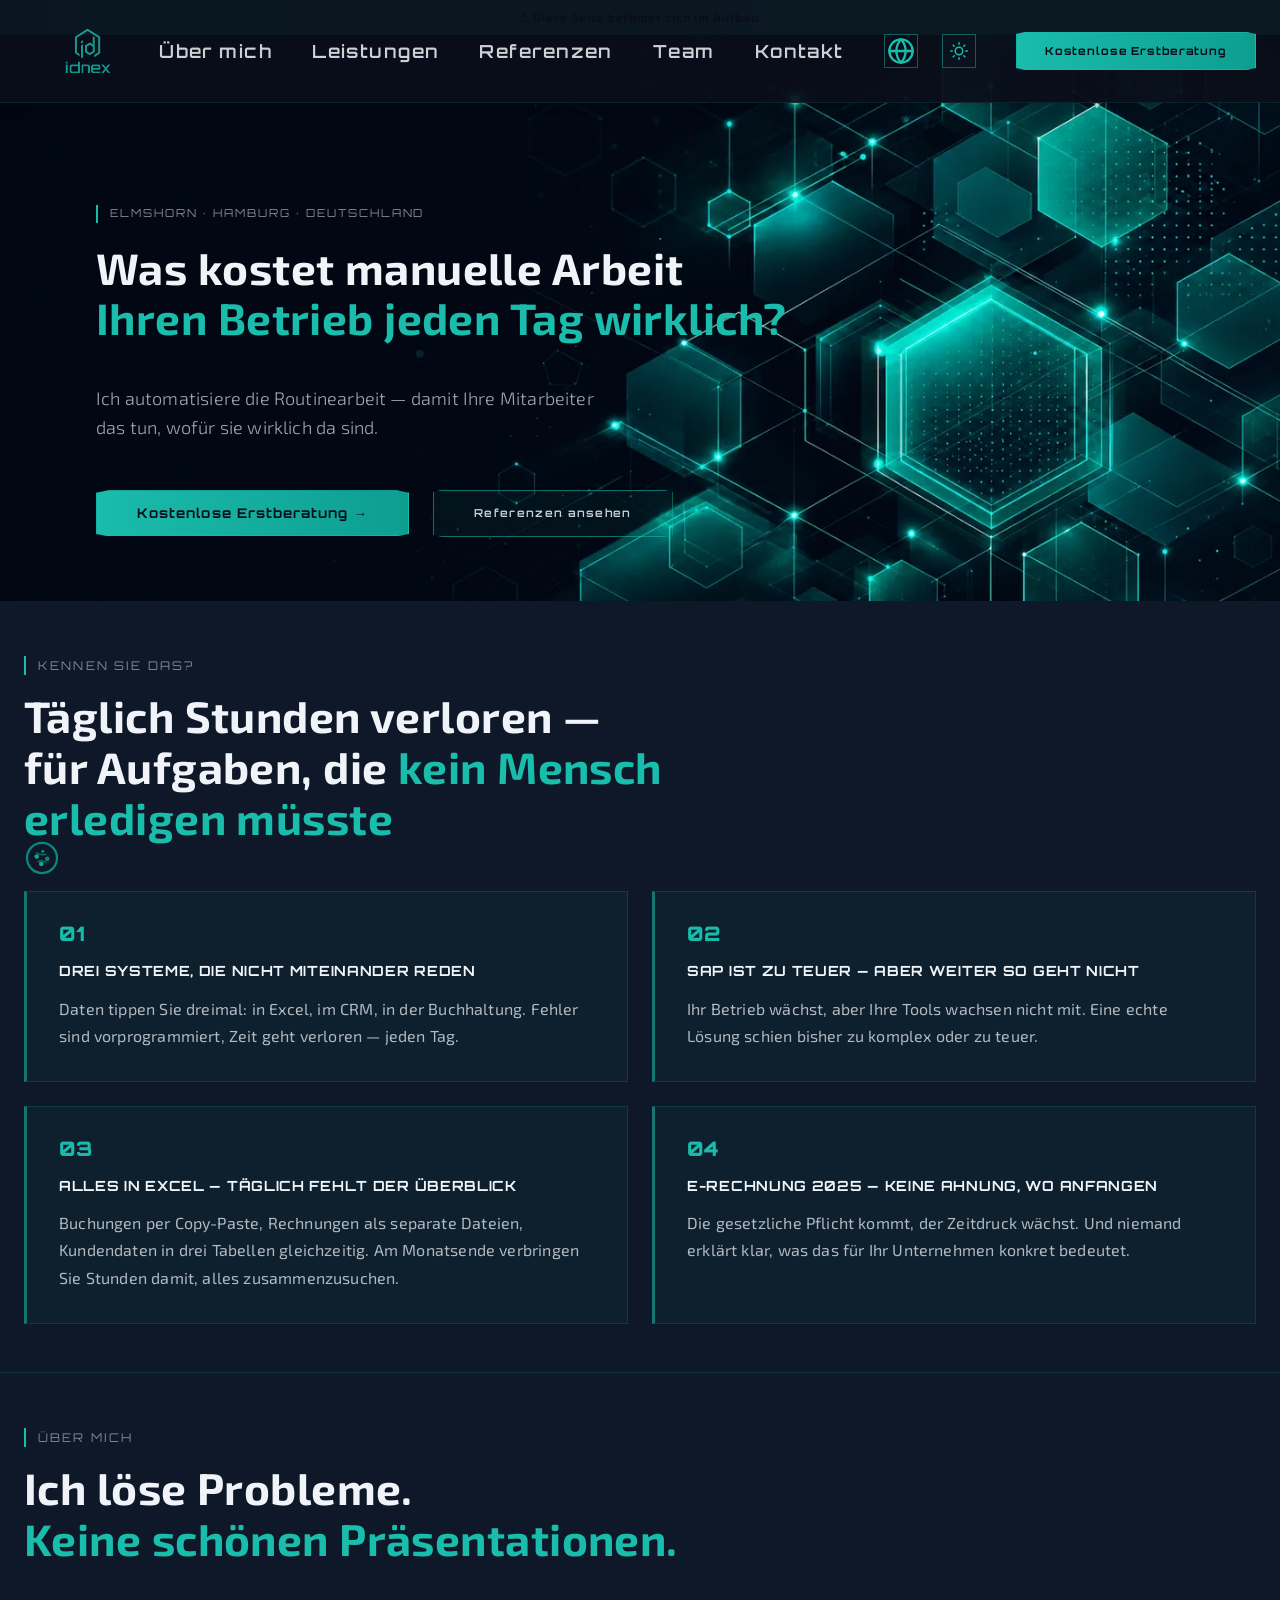
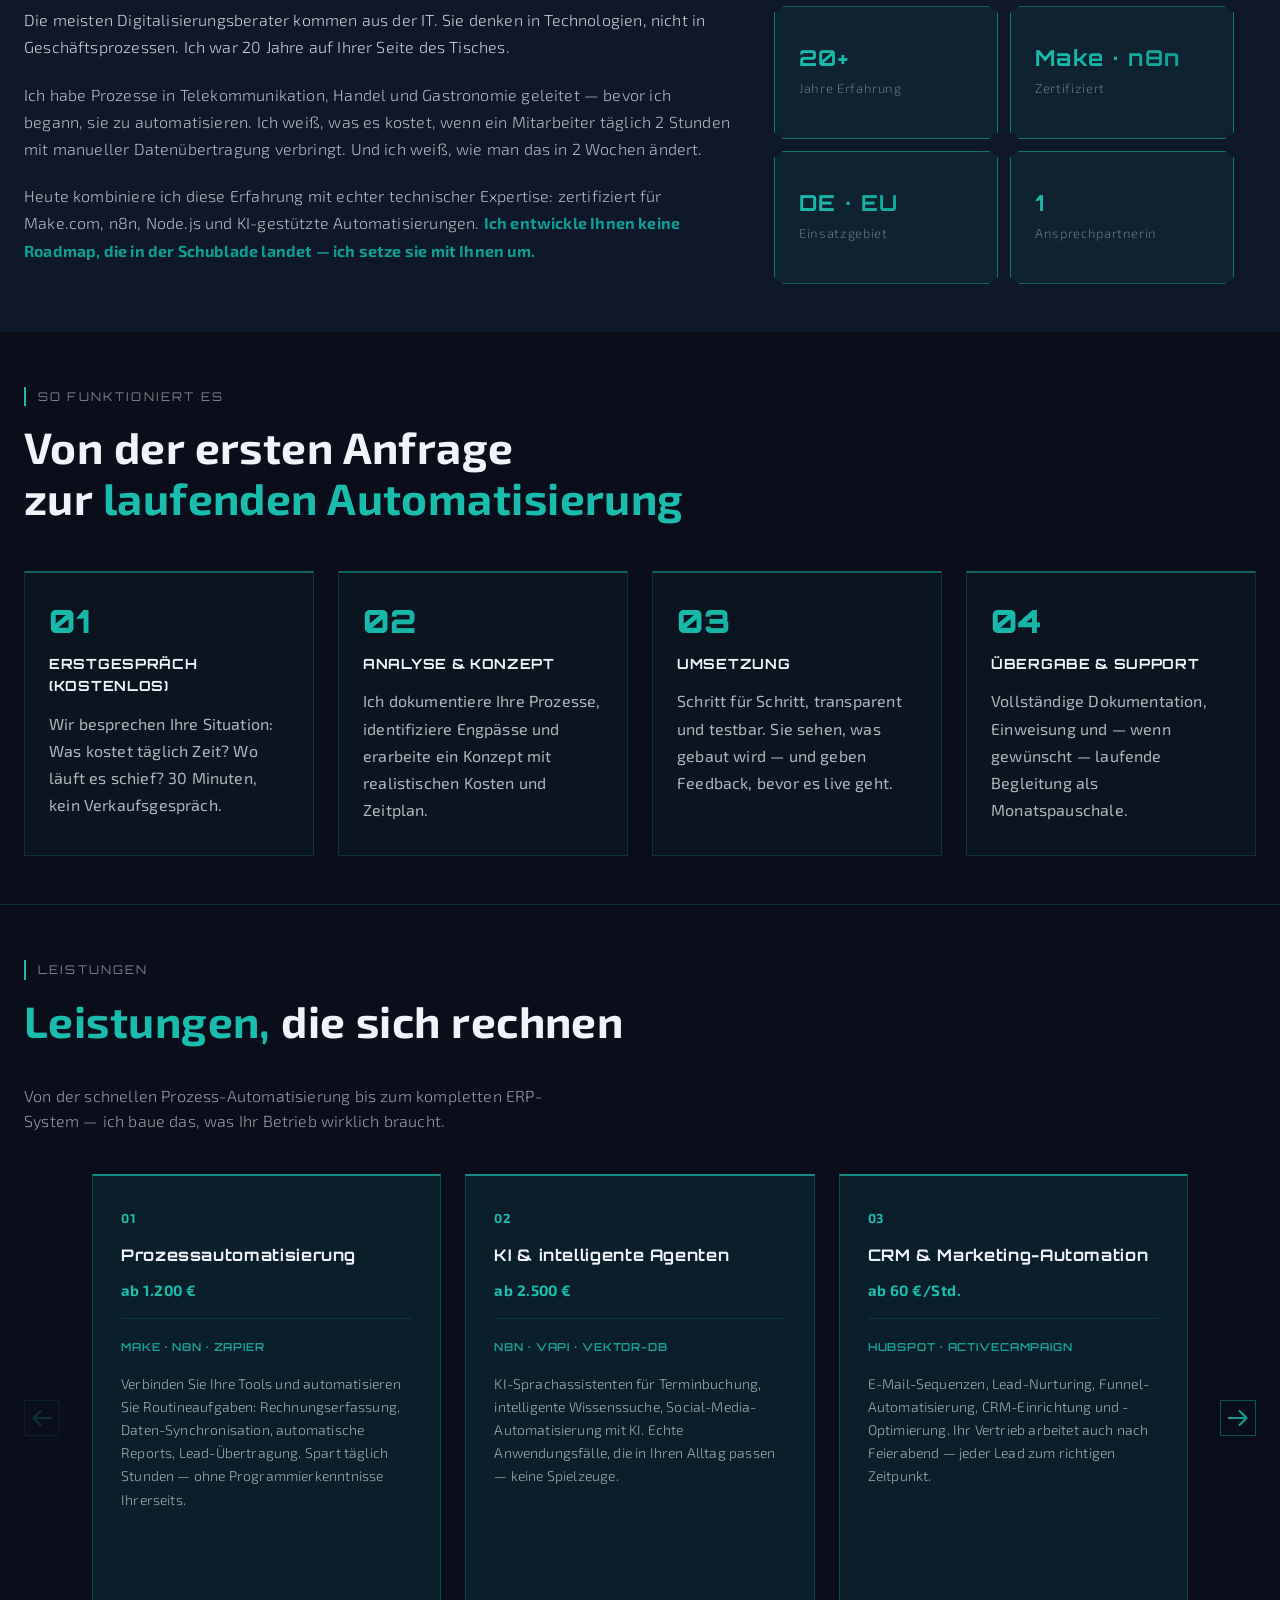
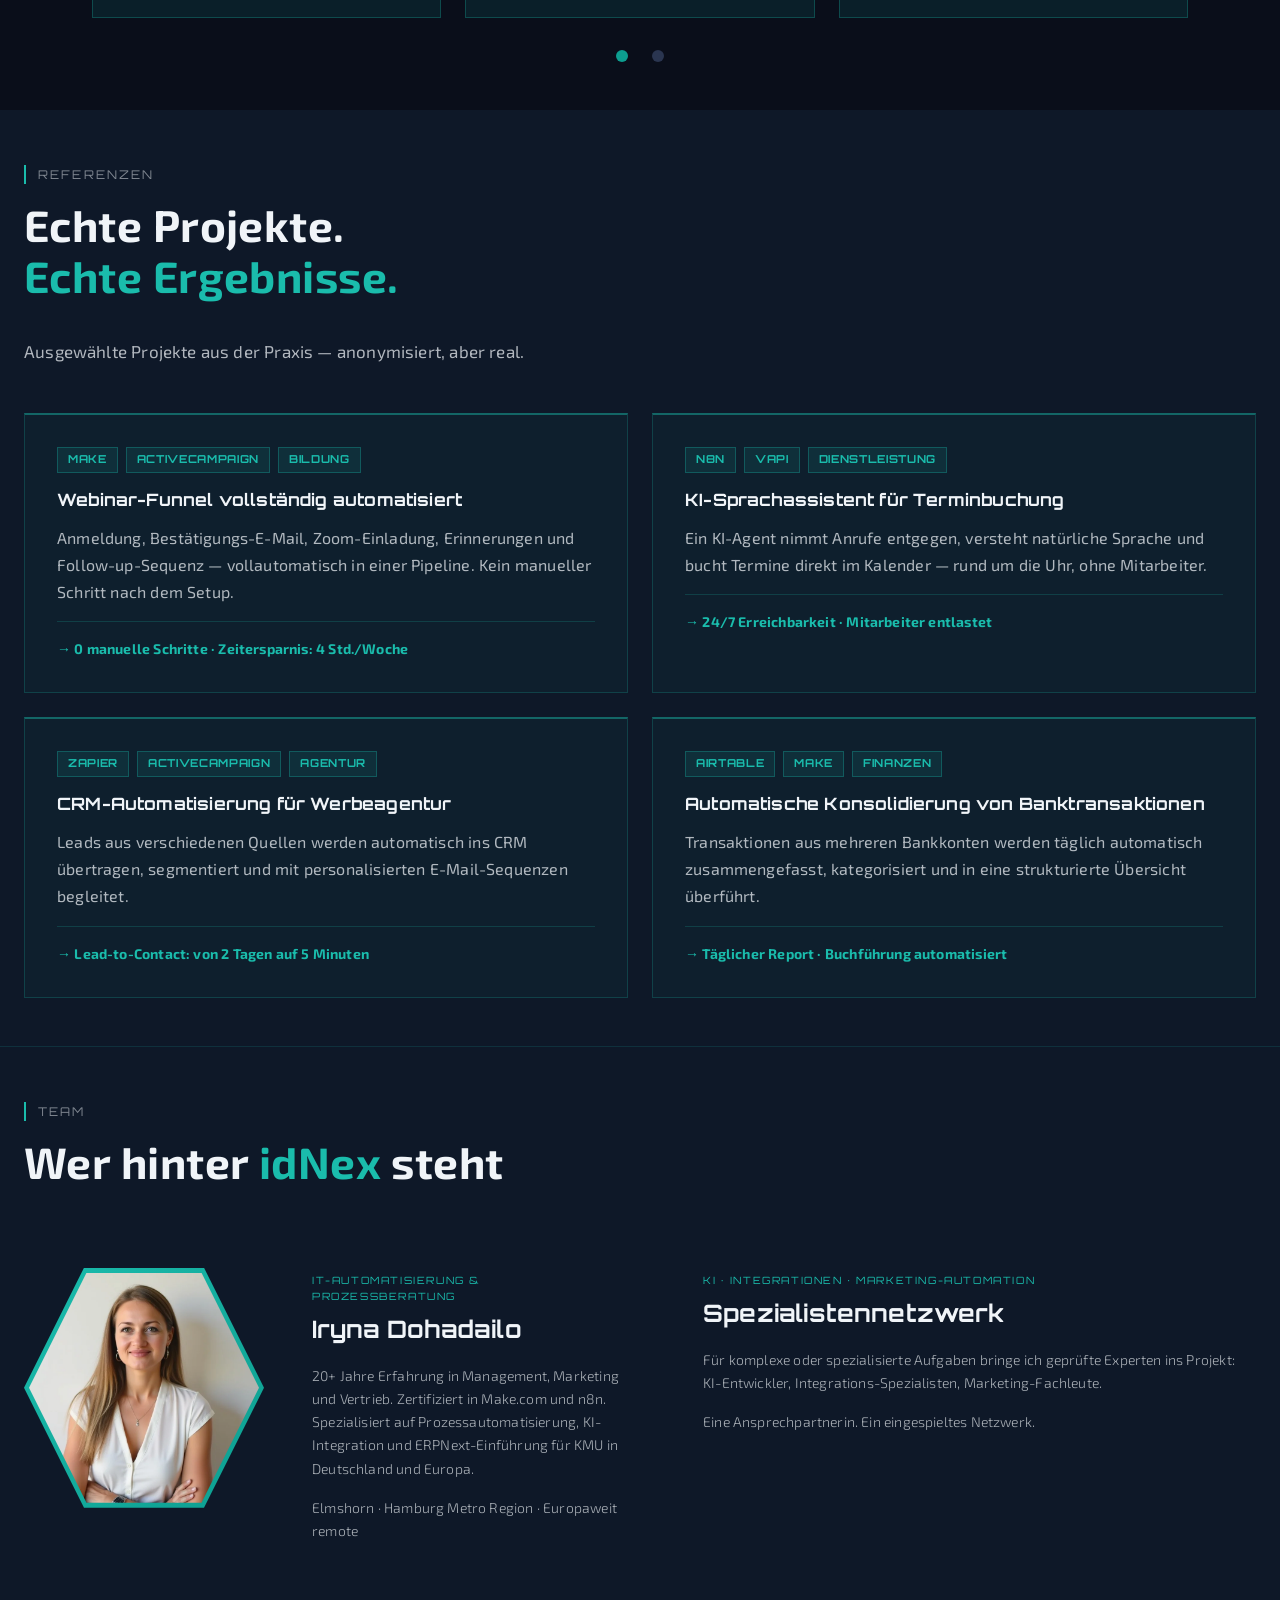
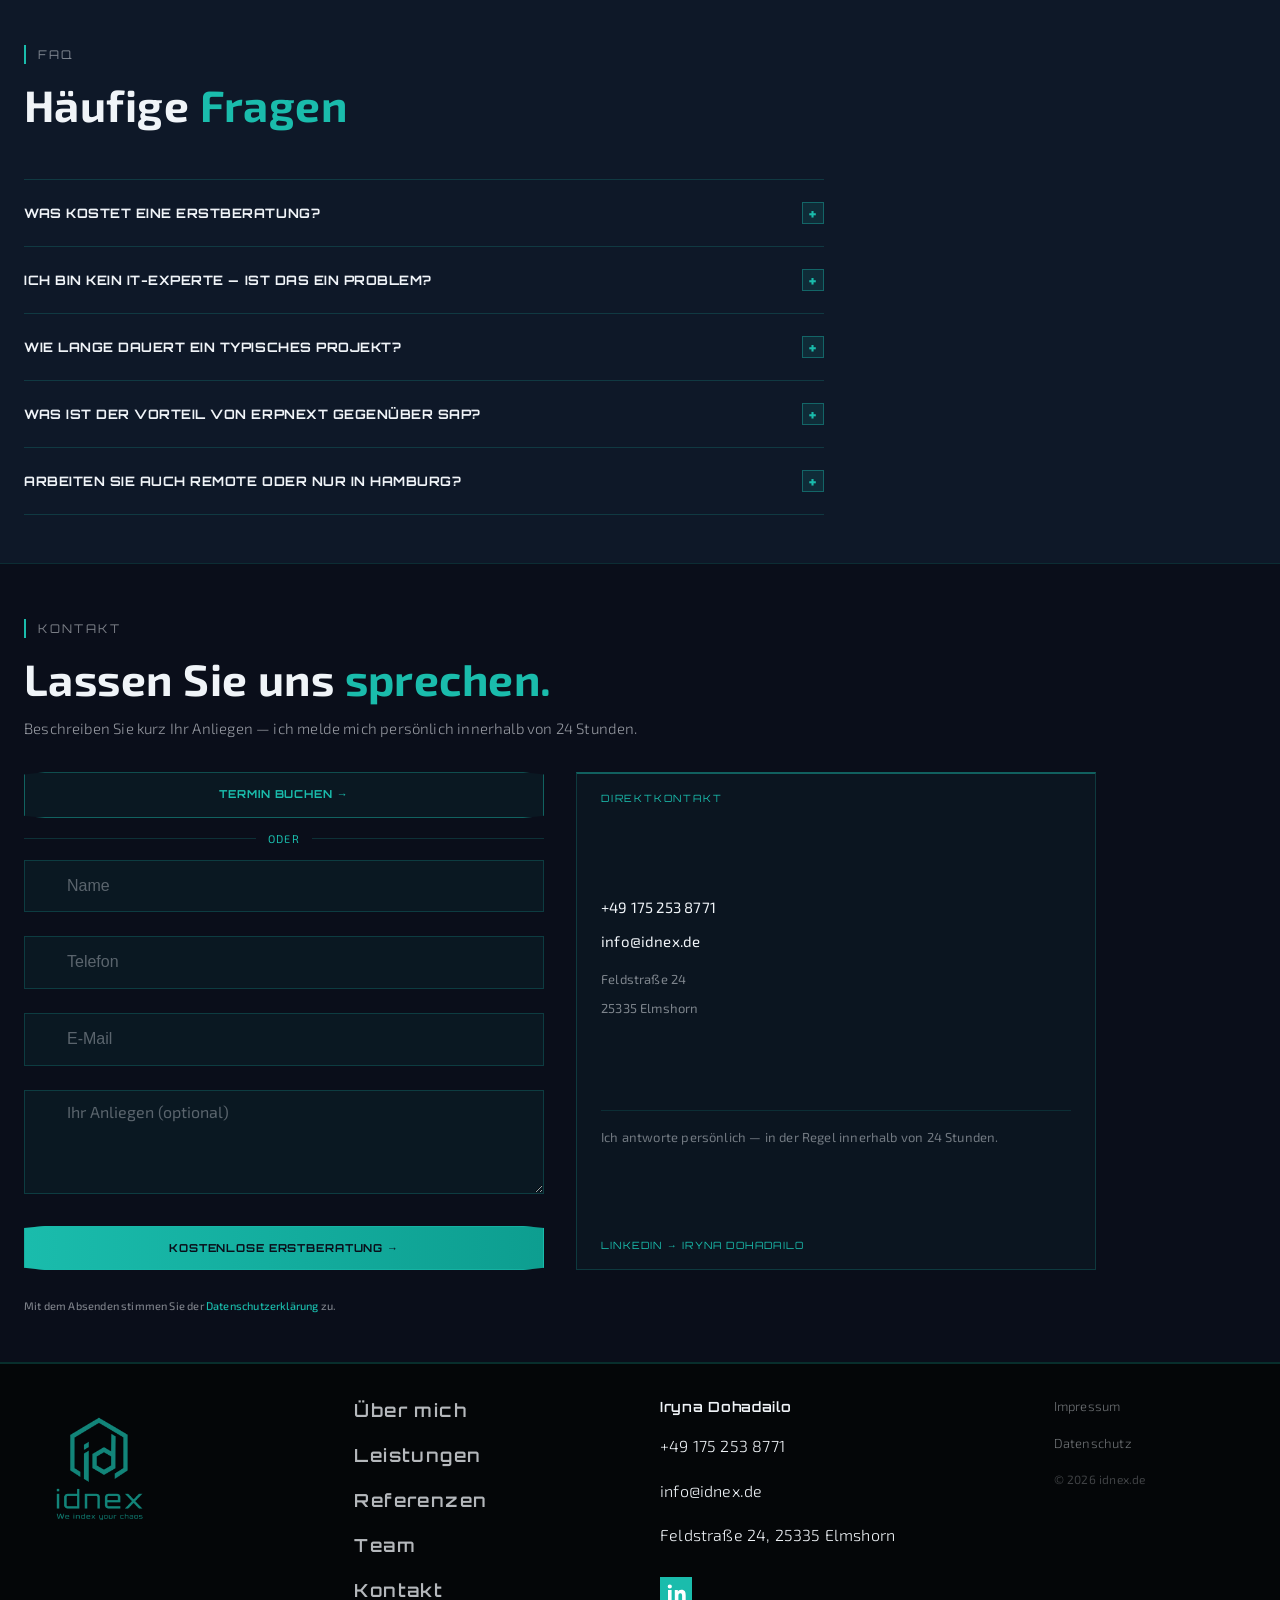
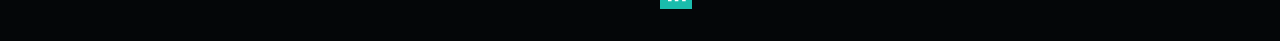
==== index.html @ 0dac4a27 "seo: Schema.org @graph — LocalBusiness + Person + Services - Заменён простой LocalBusiness на @graph" ====
<!DOCTYPE html>
<html lang="de">
  <head>
    <meta charset="UTF-8" />
    <meta http-equiv="X-UA-Compatible" content="IE=edge" />
    <meta name="viewport" content="width=device-width, initial-scale=1.0" />
    <title>idNex — IT-Automatisierung & Prozessberatung | Hamburg</title>
    <meta name="description" content="Geschäftsprozesse automatisieren mit Make, n8n, ERPNext & KI. Für KMU in Hamburg und Deutschland. Kostenlose Erstberatung — Iryna Dohadailo." />
    <meta name="robots" content="index,follow" />
    <link rel="canonical" href="https://idnex.de/" />
    <!-- Open Graph -->
    <meta property="og:type" content="website" />
    <meta property="og:url" content="https://idnex.de/" />
    <meta property="og:title" content="idNex — IT-Automatisierung & Prozessberatung | Hamburg" />
    <meta property="og:description" content="Geschäftsprozesse automatisieren mit Make, n8n, ERPNext & KI. Für KMU in Hamburg und Deutschland. Kostenlose Erstberatung." />
    <meta property="og:image" content="https://idnex.de/images/heronew.png" />
    <meta property="og:locale" content="de_DE" />
    <!-- Schema.org -->
    <script type="application/ld+json">
    {
      "@context": "https://schema.org",
      "@graph": [
        {
          "@type": ["LocalBusiness", "ProfessionalService"],
          "@id": "https://idnex.de/#business",
          "name": "idNex",
          "description": "IT-Automatisierung und Prozessoptimierung für KMU in Deutschland. Spezialisiert auf Make, n8n, ERPNext, KI-Agenten und CRM-Automation.",
          "url": "https://idnex.de/",
          "telephone": "+491752538771",
          "email": "info@idnex.de",
          "vatID": "DE461318962",
          "priceRange": "ab 60 €/Std.",
          "address": {
            "@type": "PostalAddress",
            "streetAddress": "Feldstraße 24",
            "addressLocality": "Elmshorn",
            "postalCode": "25335",
            "addressRegion": "Schleswig-Holstein",
            "addressCountry": "DE"
          },
          "areaServed": [
            {"@type": "Country", "name": "Deutschland"},
            {"@type": "City", "name": "Hamburg"},
            {"@type": "City", "name": "Elmshorn"}
          ],
          "founder": {"@id": "https://idnex.de/#iryna"},
          "employee": {"@id": "https://idnex.de/#iryna"},
          "hasOfferCatalog": {
            "@type": "OfferCatalog",
            "name": "IT-Leistungen",
            "itemListElement": [
              {
                "@type": "Offer",
                "itemOffered": {
                  "@type": "Service",
                  "name": "Prozessautomatisierung",
                  "description": "Automatisierung von Geschäftsprozessen mit Make, n8n und Zapier. Dokumenten-Workflows, Multi-System-Integrationen, automatische Reports.",
                  "provider": {"@id": "https://idnex.de/#business"}
                },
                "priceSpecification": {
                  "@type": "PriceSpecification",
                  "price": "1200",
                  "priceCurrency": "EUR",
                  "minPrice": "1200"
                }
              },
              {
                "@type": "Offer",
                "itemOffered": {
                  "@type": "Service",
                  "name": "KI & intelligente Agenten",
                  "description": "KI-Sprachassistenten, intelligente Wissenssuche und Social-Media-Automatisierung mit KI. Reale Anwendungsfälle mit n8n, VAPI und Vektor-Datenbanken.",
                  "provider": {"@id": "https://idnex.de/#business"}
                },
                "priceSpecification": {
                  "@type": "PriceSpecification",
                  "price": "2500",
                  "priceCurrency": "EUR",
                  "minPrice": "2500"
                }
              },
              {
                "@type": "Offer",
                "itemOffered": {
                  "@type": "Service",
                  "name": "CRM & Marketing-Automation",
                  "description": "E-Mail-Sequenzen, Lead-Nurturing, Funnel-Automatisierung und CRM-Einrichtung mit HubSpot und ActiveCampaign.",
                  "provider": {"@id": "https://idnex.de/#business"}
                },
                "priceSpecification": {
                  "@type": "PriceSpecification",
                  "price": "60",
                  "priceCurrency": "EUR",
                  "unitText": "Stunde"
                }
              },
              {
                "@type": "Offer",
                "itemOffered": {
                  "@type": "Service",
                  "name": "ERP & Digitalisierung",
                  "description": "ERPNext-Einführung für KMU — Open Source ERP ohne Lizenzkosten. e-Rechnung, DATEV-Export, GoBD-konform. Spezialisierung auf Unternehmen in Deutschland.",
                  "provider": {"@id": "https://idnex.de/#business"}
                }
              }
            ]
          },
          "sameAs": ["https://www.linkedin.com/in/iryna-dohadailo"]
        },
        {
          "@type": "Person",
          "@id": "https://idnex.de/#iryna",
          "name": "Iryna Dohadailo",
          "jobTitle": "IT-Automatisierungs-Expertin",
          "worksFor": {"@id": "https://idnex.de/#business"},
          "address": {
            "@type": "PostalAddress",
            "addressLocality": "Elmshorn",
            "addressCountry": "DE"
          },
          "knowsAbout": [
            "Prozessautomatisierung",
            "ERPNext",
            "Make.com",
            "n8n",
            "KI-Agenten",
            "CRM-Automation",
            "e-Rechnung",
            "Geschäftsprozessoptimierung"
          ],
          "sameAs": ["https://www.linkedin.com/in/iryna-dohadailo"]
        },
        {
          "@type": "WebSite",
          "@id": "https://idnex.de/#website",
          "url": "https://idnex.de/",
          "name": "idNex",
          "inLanguage": "de",
          "publisher": {"@id": "https://idnex.de/#business"}
        }
      ]
    }
    </script>
    <!-- Theme: apply saved preference before CSS to prevent flash -->
    <script>(function(){var t=localStorage.getItem('idnex-theme');if(t==='light')document.documentElement.setAttribute('data-theme','light');}());</script>
    <!-- Styles -->
    <link rel="stylesheet" href="./css/main.css?v=20260514d1" />
    <link
      rel="stylesheet"
      href="https://cdn.jsdelivr.net/npm/swiper@9/swiper-bundle.min.css"
          />
    <link rel="stylesheet" href="./css/fonts.css" />
  </head>
  <body>
    <div class="dev-banner" id="dev-banner">
      <span data-i18n="dev_banner">⚠ Diese Seite befindet sich im Aufbau.</span>
    </div>
    <header class="header">
      <div class="container">
        <div class="header__container">
          <nav class="header__nav">
            <a class="header__logo" href="#hero-section">
              <img src="./images/logo_brand.png" alt="idnex" />
            </a>
            <ul class="header__menu">
              <li>
                <a class="link" href="#traditions-section" data-i18n="nav_about">Über mich</a>
              </li>
              <li><a class="link" href="#formats-section" data-i18n="nav_services">Leistungen</a></li>
              <li><a class="link" href="#referenzen-section" data-i18n="nav_references">Referenzen</a></li>
              <li><a class="link" href="#chefs-section" data-i18n="nav_team">Team</a></li>
              <li><a class="link" href="#contact-section" data-i18n="nav_contact">Kontakt</a></li>
            </ul>
          </nav>
          <div class="header__icons">
            <!-- Языковой переключатель -->
            <div class="header__lang-switcher">
              <button class="header__lang-btn" type="button">
                <svg class="header__icon-globe" width="24" height="24">
                  <use href="./images/icons.svg#icon-languages"></use>
                </svg>
              </button>
              <ul class="header__lang-list">
                <li><a href="#" data-lang="de">DE</a></li>
                <li><a href="#" data-lang="en">EN</a></li>
                <li><a href="#" data-lang="ua">UA</a></li>
                <li><a href="#" data-lang="ru">RU</a></li>
              </ul>
            </div>
            <button id="theme-toggle" class="theme-toggle" type="button" aria-label="Farbschema wechseln">
              <svg class="theme-icon theme-icon--sun" width="18" height="18"><use href="./images/icons.svg#icon-sun"></use></svg>
              <svg class="theme-icon theme-icon--moon" width="18" height="18" style="display:none"><use href="./images/icons.svg#icon-moon"></use></svg>
            </button>
          </div>
          <button class="header__button button modal-btn-open" type="button" data-i18n="nav_cta">
            Kostenlose Erstberatung
          </button>
          <button class="header__burger menu-btn-open" type="button">
            <svg width="24" height="24">
              <use href="./images/icons.svg#icon-menu"></use>
            </svg>
          </button>
          <div class="mobile-menu">
            <button class="mobile-menu__btn-close menu-btn-close" type="button">
              <svg width="24" height="24">
                <use href="./images/icons.svg#icon-close"></use>
              </svg>
            </button>
            <a class="mobile-menu__logo" href="/">
              <img
                src="./images/logo-dark.svg"
                alt="idnex"
              />
            </a>
            <ul class="mobile-menu__list">
              <li>
                <a class="mobile-menu__link" href="#traditions-section" data-i18n="nav_about">Über mich</a>
              </li>
              <li>
                <a class="mobile-menu__link" href="#formats-section" data-i18n="nav_services">Leistungen</a>
              </li>
              <li>
                <a class="mobile-menu__link" href="#referenzen-section" data-i18n="nav_references">Referenzen</a>
              </li>
              <li>
                <a class="mobile-menu__link" href="#chefs-section" data-i18n="nav_team">Team</a>
              </li>
              <li>
                <a class="mobile-menu__link" href="#contact-section" data-i18n="nav_contact">Kontakt</a>
              </li>
            </ul>
            <button class="mobile-menu__cta modal-btn-open" type="button" data-i18n="nav_cta">
              Kostenlose Erstberatung
            </button>
          </div>
        </div>
      </div>
    </header>
    <main>

<!-- ==================== HERO ==================== -->
<section class="hero-section" id="hero-section">
  <picture>
    <source srcset="./images/heronew.webp" type="image/webp">
    <img class="hero-section__bg hero-section__bg--dark" src="./images/heronew.png" alt="" aria-hidden="true" />
  </picture>
  <picture>
    <source srcset="./images/hero_light.webp" type="image/webp">
    <img class="hero-section__bg hero-section__bg--light" src="./images/hero_light.png" alt="" aria-hidden="true" />
  </picture>
  <div class="container">
    <p class="hero-section__location" data-i18n="hero_location">ELMSHORN · HAMBURG · DEUTSCHLAND</p>
    <h1 class="hero-section__title" data-i18n-html="hero_h1_html">
      Was kostet manuelle Arbeit<br><span class="hero-gradient-text">Ihren Betrieb jeden Tag wirklich?</span>
    </h1>
    <p class="hero-section__subtitle" data-i18n="hero_subtitle">
      Ich automatisiere die Routinearbeit — damit Ihre Mitarbeiter das tun, wofür sie wirklich da sind.
    </p>
    <div class="hero-section__buttons">
      <button class="hero-section__button button modal-btn-open" type="button" data-i18n="hero_btn_cta">
        Kostenlose Erstberatung →
      </button>
      <a href="#referenzen-section" class="hero-section__button-ghost" data-i18n="hero_btn_ref">
        Referenzen ansehen
      </a>
    </div>
  </div>
</section>

<!-- ==================== PROBLEME ==================== -->
<section class="probleme-section section" id="probleme-section">
  <div class="container">
    <p class="section-eyebrow" data-i18n="probleme_eyebrow">Kennen Sie das?</p>
    <h2 class="section__title" data-i18n-html="probleme_h2_html">
      Täglich Stunden verloren —<br>für Aufgaben, die <span class="hero-gradient-text">kein Mensch erledigen müsste</span>
    </h2>
    <ul class="probleme-section__list">
      <li>
        <article class="probleme-card">
          <span class="probleme-card__num">01</span>
          <h3 class="probleme-card__title" data-i18n="prob1_title">Drei Systeme, die nicht miteinander reden</h3>
          <p class="probleme-card__text" data-i18n="prob1_text">Daten tippen Sie dreimal: in Excel, im CRM, in der Buchhaltung. Fehler sind vorprogrammiert, Zeit geht verloren — jeden Tag.</p>
        </article>
      </li>
      <li>
        <article class="probleme-card">
          <span class="probleme-card__num">02</span>
          <h3 class="probleme-card__title" data-i18n="prob2_title">SAP ist zu teuer — aber weiter so geht nicht</h3>
          <p class="probleme-card__text" data-i18n="prob2_text">Ihr Betrieb wächst, aber Ihre Tools wachsen nicht mit. Eine echte Lösung schien bisher zu komplex oder zu teuer.</p>
        </article>
      </li>
      <li>
        <article class="probleme-card">
          <span class="probleme-card__num">03</span>
          <h3 class="probleme-card__title" data-i18n="prob3_title">Alles in Excel — täglich fehlt der Überblick</h3>
          <p class="probleme-card__text" data-i18n="prob3_text">Buchungen per Copy-Paste, Rechnungen als separate Dateien, Kundendaten in drei Tabellen gleichzeitig. Am Monatsende verbringen Sie Stunden damit, alles zusammenzusuchen.</p>
        </article>
      </li>
      <li>
        <article class="probleme-card">
          <span class="probleme-card__num">04</span>
          <h3 class="probleme-card__title" data-i18n="prob4_title">e-Rechnung 2025 — keine Ahnung, wo anfangen</h3>
          <p class="probleme-card__text" data-i18n="prob4_text">Die gesetzliche Pflicht kommt, der Zeitdruck wächst. Und niemand erklärt klar, was das für Ihr Unternehmen konkret bedeutet.</p>
        </article>
      </li>
    </ul>
  </div>
</section>

<!-- ==================== ÜBER MICH ==================== -->
<section class="traditions-section section" id="traditions-section">
  <div class="container">
    <div class="traditions-section__container">
      <div class="traditions-section__heading">
        <p class="section-eyebrow" data-i18n="about_eyebrow">Über mich</p>
        <h2 class="traditions-section__title section__title" data-i18n-html="about_h2_html">
          Ich löse Probleme.<br><span class="hero-gradient-text">Keine schönen Präsentationen.</span>
        </h2>
      </div>
      <div class="traditions-section__body">
        <div class="traditions-section__content">
          <p data-i18n="about_p1">
            Die meisten Digitalisierungsberater kommen aus der IT. Sie denken in Technologien,
            nicht in Geschäftsprozessen. Ich war 20 Jahre auf Ihrer Seite des Tisches.
          </p>
          <p data-i18n="about_p2">
            Ich habe Prozesse in Telekommunikation, Handel und Gastronomie geleitet —
            bevor ich begann, sie zu automatisieren. Ich weiß, was es kostet, wenn ein
            Mitarbeiter täglich 2 Stunden mit manueller Datenübertragung verbringt.
            Und ich weiß, wie man das in 2 Wochen ändert.
          </p>
          <p class="traditions-section__text traditions-section__text--limited" data-i18n-html="about_p3_html">
            Heute kombiniere ich diese Erfahrung mit echter technischer Expertise:
            zertifiziert für Make.com, n8n, Node.js und KI-gestützte Automatisierungen.
            <span class="text-brand text-bold">Ich entwickle Ihnen keine Roadmap, die in der Schublade landet —
            ich setze sie mit Ihnen um.</span>
          </p>
        </div>
        <div class="traditions-section__stats">
          <div class="stat-item">
            <span class="stat-number">20+</span>
            <span class="stat-label" data-i18n="stat1_label">Jahre Erfahrung</span>
          </div>
          <div class="stat-item">
            <span class="stat-number">Make · n8n</span>
            <span class="stat-label" data-i18n="stat2_label">Zertifiziert</span>
          </div>
          <div class="stat-item">
            <span class="stat-number">DE · EU</span>
            <span class="stat-label" data-i18n="stat3_label">Einsatzgebiet</span>
          </div>
          <div class="stat-item">
            <span class="stat-number">1</span>
            <span class="stat-label" data-i18n="stat4_label">Ansprechpartnerin</span>
          </div>
        </div>
      </div>
    </div>
  </div>
</section>

<!-- ==================== PROZESS ==================== -->
<section class="prozess-section section" id="prozess-section">
  <div class="container">
    <p class="section-eyebrow" data-i18n="prozess_eyebrow">So funktioniert es</p>
    <h2 class="section__title" data-i18n-html="prozess_h2_html">
      Von der ersten Anfrage<br>zur <span class="hero-gradient-text">laufenden Automatisierung</span>
    </h2>
    <ul class="prozess-section__list">
      <li>
        <article class="prozess-step">
          <span class="prozess-step__num">01</span>
          <h3 class="prozess-step__title" data-i18n="step1_title">Erstgespräch (kostenlos)</h3>
          <p class="prozess-step__text" data-i18n="step1_text">Wir besprechen Ihre Situation: Was kostet täglich Zeit? Wo läuft es schief? 30 Minuten, kein Verkaufsgespräch.</p>
        </article>
      </li>
      <li>
        <article class="prozess-step">
          <span class="prozess-step__num">02</span>
          <h3 class="prozess-step__title" data-i18n="step2_title">Analyse & Konzept</h3>
          <p class="prozess-step__text" data-i18n="step2_text">Ich dokumentiere Ihre Prozesse, identifiziere Engpässe und erarbeite ein Konzept mit realistischen Kosten und Zeitplan.</p>
        </article>
      </li>
      <li>
        <article class="prozess-step">
          <span class="prozess-step__num">03</span>
          <h3 class="prozess-step__title" data-i18n="step3_title">Umsetzung</h3>
          <p class="prozess-step__text" data-i18n="step3_text">Schritt für Schritt, transparent und testbar. Sie sehen, was gebaut wird — und geben Feedback, bevor es live geht.</p>
        </article>
      </li>
      <li>
        <article class="prozess-step">
          <span class="prozess-step__num">04</span>
          <h3 class="prozess-step__title" data-i18n="step4_title">Übergabe & Support</h3>
          <p class="prozess-step__text" data-i18n="step4_text">Vollständige Dokumentation, Einweisung und — wenn gewünscht — laufende Begleitung als Monatspauschale.</p>
        </article>
      </li>
    </ul>
  </div>
</section>

<!-- ==================== LEISTUNGEN ==================== -->
<section class="formats-section section" id="formats-section">
  <div class="container">
    <div class="section__intro">
      <p class="section-eyebrow" data-i18n="services_eyebrow">Leistungen</p>
      <h2 class="formats-section__title section__title" data-i18n-html="services_h2_html">
        <span class="hero-gradient-text">Leistungen,</span> die sich rechnen
      </h2>
      <p class="formats-section__lead" data-i18n="services_lead">
        Von der schnellen Prozess-Automatisierung bis zum kompletten ERP-System —
        ich baue das, was Ihr Betrieb wirklich braucht.
      </p>
    </div>
    <div class="formats-section__slider">
      <button class="formats-section__button carousel-button prev" type="button">
        <svg width="16" height="16"><use href="./images/icons.svg#icon-arrow"></use></svg>
      </button>
      <div class="formats-section__container swiper-container">
        <ul class="formats-section__list swiper-wrapper">

          <li class="swiper-slide">
            <article class="format-card format-card--service">
              <span class="service-num">01</span>
              <h3 class="format-card__title" data-i18n="svc1_title">Prozessautomatisierung</h3>
              <div class="service-price" data-i18n="svc1_price">ab 1.200 €</div>
              <p class="service-tags" data-i18n="svc1_tags">Make · n8n · Zapier</p>
              <div class="format-card__text">
                <p data-i18n="svc1_text">Verbinden Sie Ihre Tools und automatisieren Sie Routineaufgaben: Rechnungserfassung, Daten-Synchronisation, automatische Reports, Lead-Übertragung. Spart täglich Stunden — ohne Programmierkenntnisse Ihrerseits.</p>
              </div>
            </article>
          </li>

          <li class="swiper-slide">
            <article class="format-card format-card--service">
              <span class="service-num">02</span>
              <h3 class="format-card__title" data-i18n="svc2_title">KI & intelligente Agenten</h3>
              <div class="service-price" data-i18n="svc2_price">ab 2.500 €</div>
              <p class="service-tags" data-i18n="svc2_tags">n8n · VAPI · Vektor-DB</p>
              <div class="format-card__text">
                <p data-i18n="svc2_text">KI-Sprachassistenten für Terminbuchung, intelligente Wissenssuche, Social-Media-Automatisierung mit KI. Echte Anwendungsfälle, die in Ihren Alltag passen — keine Spielzeuge.</p>
              </div>
            </article>
          </li>

          <li class="swiper-slide">
            <article class="format-card format-card--service">
              <span class="service-num">03</span>
              <h3 class="format-card__title" data-i18n="svc3_title">CRM & Marketing-Automation</h3>
              <div class="service-price" data-i18n="svc3_price">ab 60 €/Std.</div>
              <p class="service-tags" data-i18n="svc3_tags">HubSpot · ActiveCampaign</p>
              <div class="format-card__text">
                <p data-i18n="svc3_text">E-Mail-Sequenzen, Lead-Nurturing, Funnel-Automatisierung, CRM-Einrichtung und -Optimierung. Ihr Vertrieb arbeitet auch nach Feierabend — jeder Lead zum richtigen Zeitpunkt.</p>
              </div>
            </article>
          </li>

          <li class="swiper-slide">
            <article class="format-card format-card--service format-card--featured">
              <span class="service-num" data-i18n="svc4_num">04 · Flagship</span>
              <h3 class="format-card__title" data-i18n="svc4_title">ERP & Digitalisierung</h3>
              <div class="service-price" data-i18n="svc4_price">auf Anfrage</div>
              <p class="service-tags" data-i18n="svc4_tags">ERPNext · Open Source</p>
              <div class="format-card__text">
                <p data-i18n="svc4_text">Vollständiges ERP-System für Buchhaltung, Einkauf, Lager, HR und e-Rechnung — auf Open-Source-Basis, ohne Lizenzkosten. Mit DATEV-Export und GoBD-Konformität. Ihre Daten gehören Ihnen.</p>
              </div>
            </article>
          </li>

        </ul>
        <div class="pagination">
          <span class="pagination__button"></span>
          <span class="pagination__button"></span>
          <span class="pagination__button"></span>
          <span class="pagination__button"></span>
        </div>
      </div>
      <button class="formats-section__button carousel-button next" type="button">
        <svg width="16" height="16"><use href="./images/icons.svg#icon-arrow"></use></svg>
      </button>
    </div>
  </div>
</section>

<!-- ==================== REFERENZEN ==================== -->
<section class="referenzen-section section" id="referenzen-section">
  <div class="container">
    <p class="section-eyebrow" data-i18n="ref_eyebrow">Referenzen</p>
    <h2 class="section__title" data-i18n-html="ref_h2_html">
      Echte Projekte.<br><span class="hero-gradient-text">Echte Ergebnisse.</span>
    </h2>
    <p class="referenzen-section__lead" data-i18n="ref_lead">Ausgewählte Projekte aus der Praxis — anonymisiert, aber real.</p>
    <ul class="referenzen-section__list">
      <li>
        <article class="referenz-card">
          <div class="referenz-card__tags">
            <span class="referenz-tag">Make</span>
            <span class="referenz-tag">ActiveCampaign</span>
            <span class="referenz-tag" data-i18n="ref1_tag3">Bildung</span>
          </div>
          <h3 class="referenz-card__title" data-i18n="ref1_title">Webinar-Funnel vollständig automatisiert</h3>
          <p class="referenz-card__desc" data-i18n="ref1_desc">Anmeldung, Bestätigungs-E-Mail, Zoom-Einladung, Erinnerungen und Follow-up-Sequenz — vollautomatisch in einer Pipeline. Kein manueller Schritt nach dem Setup.</p>
          <p class="referenz-card__result" data-i18n="ref1_result">0 manuelle Schritte · Zeitersparnis: 4 Std./Woche</p>
        </article>
      </li>
      <li>
        <article class="referenz-card">
          <div class="referenz-card__tags">
            <span class="referenz-tag">n8n</span>
            <span class="referenz-tag">VAPI</span>
            <span class="referenz-tag" data-i18n="ref2_tag3">Dienstleistung</span>
          </div>
          <h3 class="referenz-card__title" data-i18n="ref2_title">KI-Sprachassistent für Terminbuchung</h3>
          <p class="referenz-card__desc" data-i18n="ref2_desc">Ein KI-Agent nimmt Anrufe entgegen, versteht natürliche Sprache und bucht Termine direkt im Kalender — rund um die Uhr, ohne Mitarbeiter.</p>
          <p class="referenz-card__result" data-i18n="ref2_result">24/7 Erreichbarkeit · Mitarbeiter entlastet</p>
        </article>
      </li>
      <li>
        <article class="referenz-card">
          <div class="referenz-card__tags">
            <span class="referenz-tag">Zapier</span>
            <span class="referenz-tag">ActiveCampaign</span>
            <span class="referenz-tag" data-i18n="ref3_tag3">Agentur</span>
          </div>
          <h3 class="referenz-card__title" data-i18n="ref3_title">CRM-Automatisierung für Werbeagentur</h3>
          <p class="referenz-card__desc" data-i18n="ref3_desc">Leads aus verschiedenen Quellen werden automatisch ins CRM übertragen, segmentiert und mit personalisierten E-Mail-Sequenzen begleitet.</p>
          <p class="referenz-card__result" data-i18n="ref3_result">Lead-to-Contact: von 2 Tagen auf 5 Minuten</p>
        </article>
      </li>
      <li>
        <article class="referenz-card">
          <div class="referenz-card__tags">
            <span class="referenz-tag">Airtable</span>
            <span class="referenz-tag">Make</span>
            <span class="referenz-tag" data-i18n="ref4_tag3">Finanzen</span>
          </div>
          <h3 class="referenz-card__title" data-i18n="ref4_title">Automatische Konsolidierung von Banktransaktionen</h3>
          <p class="referenz-card__desc" data-i18n="ref4_desc">Transaktionen aus mehreren Bankkonten werden täglich automatisch zusammengefasst, kategorisiert und in eine strukturierte Übersicht überführt.</p>
          <p class="referenz-card__result" data-i18n="ref4_result">Täglicher Report · Buchführung automatisiert</p>
        </article>
      </li>
    </ul>
  </div>
</section>

<!-- ==================== TEAM ==================== -->
<section class="chefs-section section" id="chefs-section">
  <div class="container">
    <div class="section__intro">
      <p class="section-eyebrow" data-i18n="team_eyebrow">Team</p>
      <h2 class="chefs-section__title section__title" data-i18n-html="team_h2_html">
        Wer hinter <span class="hero-gradient-text">idNex</span> steht
      </h2>
    </div>
    <ul class="chefs-section__list">
      <li class="chefs-section__item">
        <article class="chef-card">
          <div class="chef-photo-hex">
            <picture>
              <source srcset="./images/my_photo_crop.webp" type="image/webp">
              <img src="./images/my_photo_crop.jpg" alt="Iryna Dohadailo — IT-Automatisierung & Prozessberatung" class="chef-card__photo" />
            </picture>
          </div>
          <div class="chef-card__name-block">
            <p class="chef-card__role" data-i18n="iryna_role">IT-Automatisierung &amp; Prozessberatung</p>
            <h3 class="chef-card__title">Iryna Dohadailo</h3>
          </div>
          <p class="chef-card__text" data-i18n="iryna_text1">
            20+ Jahre Erfahrung in Management, Marketing und Vertrieb.
            Zertifiziert in Make.com und n8n. Spezialisiert auf Prozessautomatisierung,
            KI-Integration und ERPNext-Einführung für KMU in Deutschland und Europa.
          </p>
          <p class="chef-card__text" data-i18n="iryna_text2">
            Elmshorn · Hamburg Metro Region · Europaweit remote
          </p>
        </article>
      </li>
      <li class="chefs-section__item">
        <article class="chef-card">
          <div class="chef-card__name-block">
            <p class="chef-card__role" data-i18n="network_role">KI · Integrationen · Marketing-Automation</p>
            <h3 class="chef-card__title" data-i18n="network_name">Spezialistennetzwerk</h3>
          </div>
          <p class="chef-card__text" data-i18n="network_text1">
            Für komplexe oder spezialisierte Aufgaben bringe ich geprüfte Experten
            ins Projekt: KI-Entwickler, Integrations-Spezialisten, Marketing-Fachleute.
          </p>
          <p class="chef-card__text" data-i18n="network_text2">
            Eine Ansprechpartnerin. Ein eingespieltes Netzwerk.
          </p>
        </article>
      </li>
    </ul>
  </div>
</section>

<!-- ==================== FAQ ==================== -->
<section class="faq-section section" id="faq-section">
  <div class="container">
    <p class="section-eyebrow" data-i18n="faq_eyebrow">FAQ</p>
    <h2 class="section__title" data-i18n-html="faq_h2_html">
      Häufige <span class="hero-gradient-text">Fragen</span>
    </h2>
    <ul class="faq-section__list">
      <li class="faq-item">
        <button class="faq-item__question" type="button" aria-expanded="false">
          <span data-i18n="faq1_q">Was kostet eine Erstberatung?</span>
          <i class="faq-item__icon" aria-hidden="true">+</i>
        </button>
        <div class="faq-item__answer" role="region">
          <p class="faq-item__answer-inner" data-i18n="faq1_a">Kostenlos. 30 Minuten, kein Verkaufsdruck. Wir schauen gemeinsam, ob und wie ich helfen kann — ohne Verpflichtung Ihrerseits.</p>
        </div>
      </li>
      <li class="faq-item">
        <button class="faq-item__question" type="button" aria-expanded="false">
          <span data-i18n="faq2_q">Ich bin kein IT-Experte — ist das ein Problem?</span>
          <i class="faq-item__icon" aria-hidden="true">+</i>
        </button>
        <div class="faq-item__answer" role="region">
          <p class="faq-item__answer-inner" data-i18n="faq2_a">Nein. Ich erkläre alles verständlich und übernehme die technische Komplexität vollständig. Sie müssen weder programmieren noch IT-Vorkenntnisse mitbringen. Meine Aufgabe ist es, Lösungen so zu bauen, dass Sie sich damit wohlfühlen.</p>
        </div>
      </li>
      <li class="faq-item">
        <button class="faq-item__question" type="button" aria-expanded="false">
          <span data-i18n="faq3_q">Wie lange dauert ein typisches Projekt?</span>
          <i class="faq-item__icon" aria-hidden="true">+</i>
        </button>
        <div class="faq-item__answer" role="region">
          <p class="faq-item__answer-inner" data-i18n="faq3_a">Kleine Automatisierungen: 1–2 Wochen. CRM-Einrichtung: 2–4 Wochen. ERPNext-Einführung: ab 3 Monate. Jedes Projekt startet mit einem klaren Zeitplan — keine Überraschungen.</p>
        </div>
      </li>
      <li class="faq-item">
        <button class="faq-item__question" type="button" aria-expanded="false">
          <span data-i18n="faq4_q">Was ist der Vorteil von ERPNext gegenüber SAP?</span>
          <i class="faq-item__icon" aria-hidden="true">+</i>
        </button>
        <div class="faq-item__answer" role="region">
          <p class="faq-item__answer-inner" data-i18n="faq4_a">ERPNext ist Open Source — keine Lizenzgebühren, keine Herstellerabhängigkeit, Ihre Daten gehören Ihnen. Volle Funktionalität für KMU: Buchhaltung, Einkauf, Lager, HR, e-Rechnung — ohne SAP-Preise und ohne Overengineering.</p>
        </div>
      </li>
      <li class="faq-item">
        <button class="faq-item__question" type="button" aria-expanded="false">
          <span data-i18n="faq5_q">Arbeiten Sie auch remote oder nur in Hamburg?</span>
          <i class="faq-item__icon" aria-hidden="true">+</i>
        </button>
        <div class="faq-item__answer" role="region">
          <p class="faq-item__answer-inner" data-i18n="faq5_a">Ich arbeite bundesweit und europaweit remote — die meisten Projekte werden vollständig online abgewickelt. Für Unternehmen in Hamburg und der Region Elmshorn bin ich auf Wunsch auch persönlich vor Ort.</p>
        </div>
      </li>
    </ul>
  </div>
</section>

<!-- ==================== KONTAKT ==================== -->
<section class="contact-section section" id="contact-section">
  <div class="container">
    <p class="section-eyebrow" data-i18n="contact_eyebrow">Kontakt</p>
    <h2 class="contact-section__title section__title" data-i18n-html="contact_h2_html">
      Lassen Sie uns <span class="hero-gradient-text">sprechen.</span>
    </h2>
    <p class="contact-section__lead" data-i18n="contact_lead">Beschreiben Sie kurz Ihr Anliegen — ich melde mich persönlich innerhalb von 24 Stunden.</p>
    <div class="contact-section__container">
      <div class="contact-section__form">
        <a class="contact-booking-btn" href="./book.html" id="booking-page-link" data-i18n="contact_booking_btn">
          <svg aria-hidden="true" width="14" height="14" viewBox="0 0 24 24" fill="none" stroke="currentColor" stroke-width="2" stroke-linecap="round" stroke-linejoin="round" style="flex-shrink:0"><rect x="3" y="4" width="18" height="18" rx="1"/><line x1="16" y1="2" x2="16" y2="6"/><line x1="8" y1="2" x2="8" y2="6"/><line x1="3" y1="10" x2="21" y2="10"/></svg>
          Termin buchen →
        </a>
        <div class="contact-or">
          <span data-i18n="contact_or">oder</span>
        </div>
        <form name="contact-form" autocomplete="off" novalidate>
          <div class="contact-section__form-field input">
            <label class="input__label visually-hidden" for="user-name" data-i18n="form_name_label">Name</label>
            <input class="input__control" type="text" name="user-name" id="user-name" placeholder="Name" data-i18n-placeholder="form_name_ph" required/>
          </div>
          <div class="contact-section__form-field input">
            <label class="input__label visually-hidden" for="user-tel" data-i18n="form_tel_label">Telefonnummer</label>
            <input class="input__control" type="tel" name="user-tel" id="user-tel" placeholder="Telefon" data-i18n-placeholder="form_tel_ph"/>
          </div>
          <div class="contact-section__form-field input">
            <label class="input__label visually-hidden" for="user-email" data-i18n="form_email_label">E-Mail-Adresse</label>
            <input class="input__control" type="email" name="user-email" id="user-email" placeholder="E-Mail" data-i18n-placeholder="form_email_ph" required/>
          </div>
          <div class="contact-section__form-field input">
            <label class="input__label visually-hidden" for="user-message" data-i18n="form_msg_label">Ihre Nachricht</label>
            <textarea class="input__control" name="user-message" id="user-message" placeholder="Ihr Anliegen (optional)" data-i18n-placeholder="form_msg_ph" rows="3"></textarea>
          </div>
          <div id="form-status" class="form-status" aria-live="polite"></div>
          <button class="contact-section__button button" type="submit" data-i18n="contact_btn">
            Kostenlose Erstberatung →
          </button>
        </form>
      </div>

      <aside class="contact-section__info">
        <p class="contact-info-label" data-i18n="contact_direct">Direktkontakt</p>
        <ul class="contact-info-list">
          <li><a class="contact-info-link" href="tel:+491752538771">+49 175 253 8771</a></li>
          <li><a class="contact-info-link" href="mailto:info@idnex.de">info@idnex.de</a></li>
          <li><span class="contact-info-text">Feldstraße 24<br>25335 Elmshorn</span></li>
        </ul>
        <p class="contact-info-promise" data-i18n="contact_promise">
          Ich antworte persönlich — in der Regel innerhalb von 24 Stunden.
        </p>
        <a class="contact-info-social" href="https://linkedin.com/in/iryna-dohadailo" target="_blank" rel="noopener" data-i18n="contact_linkedin">
          LinkedIn → Iryna Dohadailo
        </a>
      </aside>

    </div>
    <p class="form-terms" data-i18n-html="form_terms_html">
      Mit dem Absenden stimmen Sie der
      <a class="form-terms__link" href="#datenschutz">Datenschutzerklärung</a>&nbsp;zu.
    </p>
  </div>
</section>

    </main>
    <footer class="footer">
      <div class="container">
        <div class="footer__container">
          <nav class="footer__nav">
            <div class="footer__logo">
              <a href="#">
                <img src="./images/logo_futer_brand.png" alt="idnex — IT-Automatisierung & Prozessberatung" class="footer__logo-img" />
              </a>
            </div>
            <ul class="footer__menu">
              <li><a class="link" href="#traditions-section" data-i18n="nav_about">Über mich</a></li>
              <li><a class="link" href="#formats-section" data-i18n="nav_services">Leistungen</a></li>
              <li><a class="link" href="#referenzen-section" data-i18n="nav_references">Referenzen</a></li>
              <li><a class="link" href="#chefs-section" data-i18n="nav_team">Team</a></li>
              <li><a class="link" href="#contact-section" data-i18n="nav_contact">Kontakt</a></li>
            </ul>
          </nav>
          <address class="footer__address">
            <div class="footer__contacts">
              <p class="footer__owner-name">Iryna Dohadailo</p>
              <ul class="footer__address-list">
                <li>
                  <a class="footer__address-link" href="tel:+491752538771">
                    +49 175 253 8771
                  </a>
                </li>
                <li>
                  <a class="footer__address-link" href="mailto:info@idnex.de">
                    info@idnex.de
                  </a>
                </li>
                <li>
                  <span class="footer__address-link">
                    Feldstraße 24, 25335 Elmshorn
                  </span>
                </li>
              </ul>
              <div class="footer__socials">
                <a href="https://linkedin.com/in/iryna-dohadailo" target="_blank" aria-label="LinkedIn">
                  <svg class="footer__socials-icon" width="32" height="32">
                    <use href="./images/icons.svg#icon-linkedin"></use>
                  </svg>
                </a>
              </div>
            </div>
            <div class="footer__address-info">
              <a class="footer__address-link footer__address-link--legal" href="#impressum" data-i18n="footer_impressum">Impressum</a>
              <a class="footer__address-link footer__address-link--legal" href="#datenschutz" data-i18n="footer_datenschutz">Datenschutz</a>
              <p class="footer__address-copyright">&copy; 2026 idnex.de</p>
            </div>
          </address>
        </div>
      </div>
    </footer>

   <!-- Боковое меню -->
<div id="quick-menu-container">
    <ul class="menu-items">
        <li><button class="menu-nav-link menu-nav-cta modal-btn-open" type="button"><span data-i18n="nav_cta">Kostenlose Erstberatung</span></button></li>
        <li><a href="#traditions-section" class="menu-nav-link"><span data-i18n="sidebar_about">ÜBER MICH</span></a></li>
        <li><a href="#formats-section" class="menu-nav-link"><span data-i18n="sidebar_services">LEISTUNGEN</span></a></li>
        <li><a href="#referenzen-section" class="menu-nav-link"><span data-i18n="sidebar_references">REFERENZEN</span></a></li>
        <li><a href="#chefs-section" class="menu-nav-link"><span data-i18n="sidebar_team">TEAM</span></a></li>
        <li><a href="#" id="open-contact-social-btn" class="menu-nav-link"><span data-i18n="sidebar_contact">KONTAKT &amp; SOCIAL</span></a></li>
    </ul>

    <div id="toggle-btn">
        <div class="dots">...</div>
        <span class="state-closed" data-i18n="sidebar_menu">MENÜ</span>
        <span class="state-open" data-i18n="sidebar_collapse">EINKLAPPEN</span>
    </div>
</div>
<!-- Combined Kontakt & Social panel -->
<div id="contact-social-panel">
    <button class="close-btn" id="close-contact-social-btn">&times;</button>
    <div class="panel-body">
        <h3 data-i18n="panel_contact_h">Kontakt</h3>
        <p class="studio-name">Iryna Dohadailo</p>
        <a href="mailto:info@idnex.de" class="contact-info">
          <svg class="contact-icon">
            <use href="./images/icons.svg#icon-envelope"></use>
          </svg>
          <span>info@idnex.de</span>
        </a>
        <a href="tel:+491752538771" class="contact-info">
          <svg class="contact-icon">
            <use href="./images/icons.svg#icon-phone"></use>
          </svg>
          <span>+49 175 253 8771</span>
        </a>
        <a href="https://linkedin.com/in/iryna-dohadailo" target="_blank" class="contact-info contact-info--linkedin" aria-label="LinkedIn">
          <svg class="social-panel-icon" width="20" height="20">
            <use href="./images/icons.svg#icon-linkedin"></use>
          </svg>
          <span>LinkedIn</span>
        </a>
    </div>
</div>
    <div class="modal-input is-hidden">
      <div class="modal-input__content">
        <button class="modal-input__btn-close">&times;</button>
        <h2 class="modal-input__title" data-i18n="modal_title">Kostenlose Erstberatung</h2>
        <a class="contact-booking-btn modal-booking-btn" href="./book.html" id="modal-booking-link" data-i18n="contact_booking_btn">
          <svg aria-hidden="true" width="14" height="14" viewBox="0 0 24 24" fill="none" stroke="currentColor" stroke-width="2" stroke-linecap="round" stroke-linejoin="round" style="flex-shrink:0"><rect x="3" y="4" width="18" height="18" rx="1"/><line x1="16" y1="2" x2="16" y2="6"/><line x1="8" y1="2" x2="8" y2="6"/><line x1="3" y1="10" x2="21" y2="10"/></svg>
          Termin buchen →
        </a>
        <div class="contact-or modal-or">
          <span data-i18n="contact_or">oder</span>
        </div>
        <form name="modal-form" autocomplete="off" novalidate>
          <div class="modal-input__scrollable-content">
            <p class="modal-input__text" data-i18n="modal_text">
              Hinterlassen Sie Ihre Kontaktdaten — ich melde mich persönlich bei Ihnen!
            </p>
            <div class="modal-input__form-field input">
              <label class="input__label visually-hidden" for="modal-user-name" data-i18n="modal_name_label">Name</label>
              <input class="input__control" type="text" name="user-name" id="modal-user-name" placeholder="Name" data-i18n-placeholder="modal_name_ph" />
            </div>
            <div class="modal-input__form-field input">
              <label class="input__label visually-hidden" for="modal-user-tel" data-i18n="modal_tel_label">Telefonnummer</label>
              <input class="input__control" type="tel" name="user-tel" id="modal-user-tel" placeholder="Telefon" data-i18n-placeholder="modal_tel_ph" />
            </div>
            <div class="modal-input__form-field input">
              <label class="input__label visually-hidden" for="modal-user-email" data-i18n="modal_email_label">E-Mail-Adresse</label>
              <input class="input__control" type="email" name="user-email" id="modal-user-email" placeholder="E-Mail" data-i18n-placeholder="modal_email_ph" />
            </div>
            <div class="modal-input__form-field input">
              <label class="input__label visually-hidden" for="modal-user-message" data-i18n="form_msg_label">Ihre Nachricht</label>
              <textarea class="input__control" name="user-message" id="modal-user-message" placeholder="Ihr Anliegen (optional)" data-i18n-placeholder="form_msg_ph" rows="3"></textarea>
            </div>
          </div>
          <div id="modal-form-status" class="form-status" aria-live="polite"></div>
          <button class="modal-input__button" type="submit" data-i18n="modal_btn">
            Kostenlose Erstberatung →
          </button>
        </form>
      </div>
    </div>

<!-- Плавающая кнопка (всегда видна) -->
<div id="cookie-widget" class="cookie-widget">
    <div class="cookie-icon">
         <svg  viewBox="0 0 24 24">
            <use href="./images/icons.svg#icon-cookie"></use>
        </svg>
    </div>
    <span class="widget-text" data-i18n="cookie_widget">Cookie-Einstellungen</span>
</div>

<!-- Модальное окно кукис -->
<div id="cookie-modal" class="cookie-modal-overlay is-hidden">
    <div class="cookie-modal-content">
        <button id="close-modal" class="close-btn">&times;</button>

        <h2 data-i18n="cookie_modal_title">Wir nutzen Cookies und andere Technologien.</h2>
        <div class="cookie-scrollable-content">
        <div class="cookie-text-scroll">
            <p data-i18n="cookie_text">Diese Website nutzt Cookies und vergleichbare Funktionen zur Verarbeitung von Endgeräteinformationen und personenbezogenen Daten. Die Verarbeitung dient der Einbindung von Inhalten, externen Diensten und Elementen Dritter, der statistischen Analyse/Messung, der personalisierten Werbung sowie der Einbindung sozialer Medien. Je nach Funktion werden dabei Daten an Dritte weitergegeben und an Dritte in Ländern, in denen kein angemessenes Datenschutzniveau vorliegt und von diesen verarbeitet wird, z. B. die USA. Ihre Einwilligung ist stets freiwillig, für die Nutzung unserer Website nicht erforderlich und kann jederzeit auf unserer Seite abgelehnt oder widerrufen werden.</p>
        </div>

        <div class="cookie-options">
            <label class="cookie-option disabled">
                <span data-i18n="cookie_necessary">Notwendig</span>
                <input type="checkbox" checked disabled>
                <span class="checkmark disabled">✔</span>
            </label>
            <label class="cookie-option cookie-option--with-desc">
                <div class="cookie-option__text">
                    <span data-i18n="cookie_prefs">Präferenzen</span>
                    <span class="cookie-prefs-desc" data-i18n="cookie_prefs_desc">Spracheinstellung, Darstellungseinstellungen</span>
                </div>
                <input type="checkbox" id="pref-perf">
                <span class="checkmark">✔</span>
            </label>
        </div>
</div>
        <div class="cookie-buttons">
            <button id="accept-all" class="btn-option btn-option--primary" data-i18n="cookie_btn_accept_all">Alle akzeptieren</button>
            <div class="cookie-buttons__secondary">
                <button id="save-selection" class="btn-option" data-i18n="cookie_btn_save">Auswahl speichern</button>
                <button id="accept-necessary" class="btn-option btn-option--ghost" data-i18n="cookie_btn_necessary">Nur notwendige</button>
            </div>
        </div>

        <div class="cookie-legal-links">
    <a href="#impressum" data-i18n="footer_impressum">Impressum</a>
    <span class="separator">|</span>
    <a href="#datenschutz" data-i18n="footer_datenschutz">Datenschutz</a>
</div>
    </div>
</div>
<!-- Модальное окно Impressum -->
<div id="impressum-modal" class="legal-modal is-hidden">
    <div class="legal-modal-content">
        <span class="close-legal" data-modal="impressum-modal">&times;</span>
        <h2 data-i18n="impressum_modal_title">Impressum</h2>
        <div class="legal-text" data-i18n-html="impressum_html">
            <h3>Angaben gemäß § 5 DDG</h3>
            <p>
                Iryna Dohadailo<br>
                Feldstraße 24<br>
                25335 Elmshorn<br>
                Deutschland
            </p>

            <h3>Kontakt</h3>
            <p>
                Telefon: <a href="tel:+491752538771">+49 175 253 8771</a><br>
                E-Mail: <a href="mailto:info@idnex.de">info@idnex.de</a>
            </p>

            <h3>Umsatzsteuer-ID</h3>
            <p>
                Umsatzsteuer-Identifikationsnummer gemäß § 27a UStG:<br>
                DE461318962
            </p>

            <h3>Berufsbezeichnung</h3>
            <p>
                IT-Dienstleistungen, Prozessautomatisierung, Webdesign und Unternehmensberatung<br>
                Freiberufliche Tätigkeit
            </p>

            <h3>EU-Streitschlichtung</h3>
            <p>
                Die Europäische Kommission stellt eine Plattform zur Online-Streitbeilegung (OS) bereit:<br>
                <a href="https://ec.europa.eu/consumers/odr/" target="_blank">https://ec.europa.eu/consumers/odr/</a>
            </p>

            <h3>Verbraucherstreitbeilegung</h3>
            <p>
                Wir sind nicht bereit oder verpflichtet, an Streitbeilegungsverfahren vor einer Verbraucherschlichtungsstelle teilzunehmen.
            </p>
        </div>
    </div>
</div>

<!-- Модальное окно Datenschutz -->
<div id="datenschutz-modal" class="legal-modal is-hidden">
    <div class="legal-modal-content">
        <span class="close-legal" data-modal="datenschutz-modal">&times;</span>
        <h2 data-i18n="datenschutz_modal_title">Datenschutzerklärung</h2>
        <div class="legal-text" data-i18n-html="datenschutz_html">
            <h3>1. Datenschutz auf einen Blick</h3>
            <h4>Allgemeine Hinweise</h4>
            <p>
                Die folgenden Hinweise geben einen einfachen Überblick darüber, was mit Ihren personenbezogenen Daten passiert, wenn Sie diese Website besuchen. Personenbezogene Daten sind alle Daten, mit denen Sie persönlich identifiziert werden können.
            </p>

            <h4>Datenerfassung auf dieser Website</h4>
            <p><strong>Wer ist verantwortlich für die Datenerfassung auf dieser Website?</strong></p>
            <p>
                Die Datenverarbeitung auf dieser Website erfolgt durch den Websitebetreiber. Dessen Kontaktdaten können Sie dem Impressum dieser Website entnehmen.
            </p>

            <h3>2. Hosting</h3>
            <p>
                Wir hosten die Inhalte unserer Website bei:<br>
                <strong>Hetzner Online GmbH</strong><br>
                Industriestr. 25, 91710 Gunzenhausen<br>
                <a href="https://www.hetzner.com/de/legal/privacy-policy" target="_blank">Datenschutzerklärung Hetzner</a>
            </p>
            <p>
                Die Verwendung von Hetzner erfolgt auf Grundlage von Art. 6 Abs. 1 lit. f DSGVO. Wir haben ein berechtigtes Interesse an einer möglichst zuverlässigen Darstellung unserer Website.
            </p>

            <h3>3. Allgemeine Hinweise und Pflichtinformationen</h3>
            <h4>Datenschutz</h4>
            <p>
                Die Betreiber dieser Seiten nehmen den Schutz Ihrer persönlichen Daten sehr ernst. Wir behandeln Ihre personenbezogenen Daten vertraulich und entsprechend den gesetzlichen Datenschutzvorschriften sowie dieser Datenschutzerklärung.
            </p>

            <h4>Hinweis zur verantwortlichen Stelle</h4>
            <p>
                Die verantwortliche Stelle für die Datenverarbeitung auf dieser Website ist:<br><br>
                Iryna Dohadailo<br>
                Feldstraße 24<br>
                25335 Elmshorn<br><br>
                Telefon: <a href="tel:+491752538771">+49 175 253 8771</a><br>
                E-Mail: <a href="mailto:info@idnex.de">info@idnex.de</a>
            </p>

            <h3>4. Datenerfassung auf dieser Website</h3>

            <h4>Webanalyse mit Plausible Analytics</h4>
            <p>
                Diese Website verwendet Plausible Analytics, ein datenschutzfreundliches Analyse-Tool. Plausible Analytics setzt keine Cookies, speichert keine personenbezogenen Daten und erstellt keine Nutzerprofile. Es werden ausschließlich aggregierte, anonymisierte Statistiken erfasst (z. B. Seitenaufrufe, Herkunftsland). Die Verarbeitung erfolgt auf einem eigenen Server in Deutschland (Hetzner). Eine Weitergabe an Dritte findet nicht statt.
            </p>
            <p>
                Rechtsgrundlage: Art. 6 Abs. 1 lit. f DSGVO (berechtigtes Interesse an der Verbesserung unserer Website).
            </p>

            <h4>Kontaktformular</h4>
            <p>
                Wenn Sie uns über das Kontaktformular auf dieser Website kontaktieren, werden die von Ihnen eingegebenen Daten (Name, E-Mail-Adresse, Telefonnummer, Nachricht) direkt in unserem ERPNext-System (erp.idnex.de, gehostet bei Hetzner Online GmbH) als Lead gespeichert. Eine Weitergabe an Dritte findet nicht statt. Rechtsgrundlage: Art. 6 Abs. 1 lit. b DSGVO (Vertragsanbahnung).
            </p>

            <h4>Browser-Speicherung (localStorage)</h4>
            <p>
                Diese Website speichert technisch notwendige Einstellungen im lokalen Browser-Speicher (localStorage) Ihres Endgeräts: Spracheinstellung, Darstellungspräferenz (Farbschema) sowie den Cookie-Einwilligungsstatus. Diese Daten verlassen Ihr Gerät nicht und werden nicht an Dritte weitergegeben. Rechtsgrundlage: § 25 Abs. 2 TDDDG (technisch erforderlich).
            </p>

            <h4>Server-Log-Dateien</h4>
            <p>
                Der Provider der Seiten erhebt und speichert automatisch Informationen in so genannten Server-Log-Dateien:
            </p>
            <ul>
                <li>Browsertyp und Browserversion</li>
                <li>verwendetes Betriebssystem</li>
                <li>Referrer URL</li>
                <li>Hostname des zugreifenden Rechners</li>
                <li>Uhrzeit der Serveranfrage</li>
                <li>IP-Adresse</li>
            </ul>

            <h3>5. Ihre Rechte</h3>
            <p>
                Sie haben jederzeit das Recht:
            </p>
            <ul>
                <li>Auskunft über Ihre bei uns gespeicherten personenbezogenen Daten zu erhalten</li>
                <li>Berichtigung unrichtiger Daten zu verlangen</li>
                <li>Löschung Ihrer Daten zu verlangen</li>
                <li>Einschränkung der Datenverarbeitung zu verlangen</li>
                <li>Widerspruch gegen die Verarbeitung einzulegen</li>
                <li>Datenübertragbarkeit zu verlangen</li>
            </ul>

            <p>
                <strong>Quelle:</strong> Erstellt mit Unterstützung von eRecht24 und IT.NRW Mustern
            </p>
        </div>
    </div>
</div>


    <script src="https://cdn.jsdelivr.net/npm/swiper@9/swiper-bundle.min.js"></script>
    <script src="./js/translations.js?v=20260514d1"></script>
    <script src="./js/languages.js?v=20260514d1"></script>
    <script src="./js/formats-slider.js?v=20260514d1"></script>
    <script src="./js/mobile-menu.js?v=20260514d1"></script>
    <script src="./js/modal.js?v=20260514d1"></script>
    <script src="./js/sidebar.js?v=20260514d1"></script>
    <script src="./js/cookies.js?v=20260514d1"></script>
    <script src="./js/theme.js?v=20260514d1"></script>
    <script src="./js/smooth-scroll.js?v=20260514d1"></script>
    <script src="./js/contact-form.js?v=20260514d1"></script>
    <script>
    document.querySelectorAll('.faq-item__question').forEach(function(btn) {
      btn.addEventListener('click', function() {
        var item = this.closest('.faq-item');
        var isOpen = item.classList.contains('is-open');
        document.querySelectorAll('.faq-item').forEach(function(i) {
          i.classList.remove('is-open');
          i.querySelector('.faq-item__question').setAttribute('aria-expanded', 'false');
        });
        if (!isOpen) {
          item.classList.add('is-open');
          this.setAttribute('aria-expanded', 'true');
        }
      });
    });
    </script>

  </body>
</html>
---- css/main.css ----
@charset "UTF-8";
:root {
  /* ── Цвета фона ── */
  --color-dark:    #0A0E1A;   /* основной фон сайта */
  --color-mid:     #0C1220;   /* промежуточный фон секций */
  --color-panel:   #0F1025;   /* сайдбар, панели */
  --color-surface: #1A2332;   /* поверхность карточек / модалок */
  --color-border:  #2A3550;   /* разделители, второстепенные рамки */
  --color-light:   #F0F4F8;   /* основной текст */
  --color-white:   #FFFFFF;

  /* ── Бренд-акцент ── */
  --color-cyan:      #1ABCAC;
  --color-teal:      #0D9E90;
  --color-teal-hover:#0A8880;
  --color-cyan-rgb:  26, 188, 172;  /* для rgba(var(--color-cyan-rgb), 0.x) */

  /* ── Градиенты ── */
  --gradient-brand:       linear-gradient(to right, #1ABCAC, #0D9E90);
  --gradient-brand-hover: linear-gradient(to right, #0D9E90, #0A8880);
  --gradient-teal-dark:   linear-gradient(135deg, #0D9E90, #0A8880);
  --bg-fade-down:         linear-gradient(180deg, #0C1220 0%, #0A0E1A 100%);
  --bg-fade-up:           linear-gradient(180deg, #0A0E1A 0%, #0C1220 100%);

  /* ── Модальные окна ── */
  --modal-overlay-bg:    rgba(0, 0, 0, 0.85);
  --modal-bg:            linear-gradient(135deg, #1A2332 0%, #0F1025 100%);
  --modal-border-radius: 0;
  --close-btn-size:      32px;

  /* ── Шрифты ── */
  --font-body: 'Orbitron', sans-serif;
  --font-text: 'Exo 2', sans-serif;

  /* ── Типографика ── */
  --fs-title:    36px;   /* H1 hero + все H2 секций */
  --fs-subtitle: 20px;   /* H3 карточки, подзаголовки */
  --fs-body:     16px;   /* основной текст */
  --fs-label:    11px;   /* eyebrow, теги, UI-лейблы */
}

*,
*::before,
*::after {
  box-sizing: border-box;
}

html {
  scroll-behavior: smooth;
  overflow-x: hidden;
}

body {
  margin: 0;
  overflow-x: hidden;
  color: var(--color-light);
  background-color: var(--color-dark);
  font-family: var(--font-text);
  letter-spacing: 0.01em;
  font-size: 16px;
  font-weight: 300;
  line-height: 1.6;
}

h1, h2, h3, h4, h5, h6,
.button, .link, nav, .header__menu,
.mobile-menu__link, .hero-section__location {
  font-family: var(--font-body);
}

@media screen and (min-width: 768px) {
  body {
    font-size: 18px;
    font-weight: 400;
  }
}
h1, h2, h3, h4, h5, h6, p {
  margin-top: 0;
}

img {
  display: block;
  max-width: 100%;
  height: auto;
  -o-object-fit: cover;
     object-fit: cover;
}

a {
  display: inline-block;
}

address {
  font-style: normal;
}

ul {
  margin: 0;
  padding: 0;
  list-style-type: none;
}

.text-brand {
  color: var(--color-teal);
}

.text-brand-dark {
  color: var(--color-dark);
}

.text-bold {
  font-weight: 600;
}

.text-uppercase {
  text-transform: uppercase;
}

.hero-gradient-text {
  background: var(--gradient-brand);
  -webkit-background-clip: text;
  -webkit-text-fill-color: transparent;
  background-clip: text;
}

.visually-hidden {
  position: absolute;
  left: -10000px;
  top: auto;
  width: 1px;
  height: 1px;
  overflow: hidden;
}

.is-scroll-disabled {
  overflow: hidden;
}

.button {
  display: block;
  padding: 10px 24px;
  color: var(--color-white);
  font-weight: 600;
  font-family: var(--font-body);
  letter-spacing: 0.08em;
  background-color: transparent;
  border: 1px solid var(--color-cyan);
  border-radius: 0;
  cursor: pointer;
  box-shadow: 0 4px 12px rgba(0, 0, 0, 0.3);
  transition: all 0.2s ease;
}

.button:hover {
  color: var(--color-white);
  background: var(--gradient-brand);
  border-color: transparent;
  transform: translateY(-1px);
}

.button:active {
  transform: translateY(0px);
}

@media screen and (min-width: 768px) {
  .button {
    padding: 8px 16px;
  }
}
.carousel-button {
  display: flex;
  align-items: center;
  justify-content: center;
  flex-shrink: 0;
  width: 44px;
  height: 44px;
  padding: 0;
  fill: var(--color-light);
  background-color: transparent;
  border-radius: 50%;
  border: 1px solid var(--color-light);
  cursor: pointer;
}

.carousel-button:hover {
  background-color: var(--color-light);
  fill: var(--color-dark);
}

.carousel-button.next {
  transform: rotate(180deg);
}

.carousel-button {
  display: flex;
  align-items: center;
  justify-content: center;
  flex-shrink: 0;
  width: 44px;
  height: 44px;
  padding: 0;
  fill: var(--color-dark);
  background-color: transparent;
  border-radius: 50%;
  border: 1px solid var(--color-dark);
  cursor: pointer;
}
.carousel-button:hover {
  background-color: var(--color-dark);
  fill: var(--color-light);
}
.carousel-button.next {
  transform: rotate(180deg);
}

.chef-card {
  display: flex;
  align-items: flex-start;
  gap: 16px;
}
@media screen and (min-width: 1200px) {
  .chef-card {
    gap: 30px;
  }
}
.chef-card__photo {
  width: 140px;
  border-radius: 2px 2px 2px 116px;
  box-shadow: -8px 8px 0 0 var(--color-light), -8px 8px 0 2px var(--color-border);
}
@media screen and (min-width: 1200px) {
  .chef-card__photo {
    width: 240px;
    border-radius: 4px 4px 4px 200px;
    box-shadow: -16px 16px 0 0 var(--color-light), -16px 16px 0 2px var(--color-border);
  }
}
.chef-card__title {
  margin-bottom: 16px;
  font-size: 24px;
  font-weight: 600;
}
@media screen and (min-width: 768px) {
  .chef-card__title {
    font-size: 40px;
  }
}
.chef-card__text {
  font-size: 14px;
  margin-bottom: 24px;
}
.chef-card__text:last-child {
  margin-bottom: 0;
}
@media screen and (min-width: 768px) {
  .chef-card__text {
    font-size: 18px;
  }
}

.format-card {
  position: relative;
  display: flex;
  flex-direction: column;
  justify-content: flex-end;
  height: 444px;
  padding: 24px;
  background-image: linear-gradient(180deg, rgba(10, 14, 26, 0) 40%, rgba(10, 14, 26, 0.7) 70%, var(--color-dark) 100%); /* цвета под твой dark стиль */
  border-radius: 0; /* было 16px */
  overflow: hidden;
  border: 1px solid rgba(0, 191, 255, 0.15); /* тонкая cyan обводка */
}

.format-card__image {
  position: absolute;
  z-index: -1;
  top: 0;
  left: 0;
  width: 100%;
  height: 100%;
}

.format-card__title {
  font-size: 24px;
  font-weight: 600;
  color: var(--color-light);
}

.format-card__text {
  font-size: 14px;
  font-weight: 300;
  color: rgba(240, 244, 248, 0.75);
}

.header__lang-switcher {
  position: relative;
  display: inline-block;
  margin-right: 16px;
}

.header__lang-switcher .header__lang-btn {
  background: none;
  border: none;
  cursor: pointer;
  padding: 8px;
  position: relative;
  display: flex;
  align-items: center;
  justify-content: center;
}

.header__lang-switcher .header__lang-btn .header__icon-globe {
  width: 28px;
  height: 28px;
  color: rgba(240, 244, 248, 0.85);
  transition: color 0.25s, filter 0.25s;
}

.header__lang-switcher .header__lang-btn:hover .header__icon-globe {
  color: var(--color-teal);
}

.header__lang-switcher .header__lang-list {
  display: none;
  position: absolute;
  top: calc(100% + 4px);
  left: 50%;
  transform: translateX(-50%);
  background: var(--color-dark);
  border: 1px solid rgba(0, 191, 255, 0.25);
  list-style: none;
  padding: 4px 0;
  margin: 0;
  min-width: 64px;
  z-index: 1000;
  box-shadow: 0 8px 24px rgba(0, 0, 0, 0.5), 0 0 12px rgba(0, 191, 255, 0.1);
  border-radius: 0;
}

.header__lang-switcher .header__lang-list.is-open {
  display: block;
}

.header__lang-switcher .header__lang-list li a {
  display: block;
  padding: 7px 12px;
  color: var(--color-light);
  text-decoration: none;
  font-family: var(--font-body);
  font-weight: 600;
  font-size: 13px;
  letter-spacing: 0.08em;
  transition: background 0.2s, color 0.2s;
  text-align: center;
}

.header__lang-switcher .header__lang-list li a:hover {
  background: var(--gradient-brand);
  color: var(--color-dark);
}

.input__control {
  padding: 8px 24px;
  width: 100%;
  font-size: 16px;
  line-height: 1.17;
  border: 1px solid var(--color-border);
  border-radius: 0; /* было 8px */
  background-color: transparent;
  color: var(--color-light);
}

.input__control:focus {
  border-color: var(--color-teal);
  outline: none;
}

.input__control::-moz-placeholder {
  color: var(--color-border);
  font-size: 16px;
  line-height: 1.17;
}

.input__control::placeholder {
  color: var(--color-border);
  font-size: 16px;
  line-height: 1.17;
}

.input__control:focus::-moz-placeholder {
  color: var(--color-light);
}

.input__control:focus::placeholder {
  color: var(--color-light);
}

@media screen and (min-width: 768px) {
  .input__control {
    padding: 16px 42px;
  }
}
.link {
  color: rgba(240, 244, 248, 0.85);
  text-decoration: none;
  font-weight: 600;
  letter-spacing: 0.08em;
  transition: color 0.25s, text-shadow 0.25s;
  position: relative;
}

.link:hover {
  color: var(--color-white);
  text-shadow: 0 0 18px rgba(0, 191, 255, 0.55);
}

.link::after {
  content: "";
  position: absolute;
  bottom: -4px;
  left: 0;
  width: 0;
  height: 2px;
  background: var(--gradient-brand);
  transition: width 0.25s ease;
  box-shadow: 0 0 6px rgba(0, 191, 255, 0.4);
}

.link:hover::after {
  width: 100%;
}

.pagination {
  display: flex;
  align-items: center;
  justify-content: center;
  gap: 24px;
}

.pagination__button {
  width: 12px;
  height: 12px;
  padding: 0;
  background-color: var(--color-border);
  border-radius: 50%;
}

.pagination__button--active {
  background-color: var(--color-teal);
}

/* === Quick Menu Specific Styles === */
#quick-menu-container {
  position: fixed;
  right: 0;
  bottom: 100px;
  z-index: 1000;
}
#quick-menu-container #toggle-btn {
  position: relative;
  width: 100px;
  padding: 20px 10px;
  background: var(--modal-bg);
  backdrop-filter: blur(8px);
  color: var(--color-light);
  cursor: pointer;
  -webkit-user-select: none;
     -moz-user-select: none;
          user-select: none;
  border-radius: var(--modal-border-radius) 0 0 var(--modal-border-radius);
  transition: border-radius 0.3s ease-in-out, background-color 0.2s, color 0.2s;
  display: flex;
  flex-direction: column;
  align-items: center;
  gap: 5px;
  font-weight: 600;
  font-size: 12px;
  text-transform: uppercase;
}
#quick-menu-container #toggle-btn .dots {
  line-height: 1;
}
#quick-menu-container #toggle-btn:hover {
  background-color: var(--color-teal);
  color: var(--color-light);
}
#quick-menu-container .menu-items {
  position: absolute;
  bottom: 100%;
  right: 0;
  width: 100%;
  background: var(--modal-bg);
  border-radius: var(--modal-border-radius) 0 0 0;
  list-style: none;
  padding: 0;
  margin: 0;
  overflow: hidden;
  transition: transform 0.3s ease-in-out, opacity 0.3s ease-in-out;
  border-bottom: 1px solid rgba(255, 255, 255, 0.1);
  box-shadow: 0 -4px 20px rgba(0, 0, 0, 0.4);
}
#quick-menu-container .menu-items li {
  border-bottom: 1px solid rgba(255, 255, 255, 0.1);
}
#quick-menu-container .menu-items li:last-child {
  border-bottom: none;
}
#quick-menu-container .menu-items li a {
  display: flex;
  flex-direction: column;
  align-items: center;
  gap: 8px;
  padding: 20px 10px;
  color: var(--color-light);
  text-decoration: none;
  transition: background-color 0.2s, color 0.2s;
  font-size: 12px;
}
#quick-menu-container .menu-items li a:hover {
  background-color: var(--color-teal);
  color: var(--color-light);
}
#quick-menu-container .menu-items li a i {
  font-size: 24px;
}
#quick-menu-container .close-btn {
  position: absolute;
  top: 10px;
  right: 10px;
  width: 30px;
  height: 30px;
  opacity: 0;
  pointer-events: none;
  transition: all 0.2s;
}
#quick-menu-container:not(.is-open) .menu-items {
  transform: translateX(100%);
  opacity: 0;
  pointer-events: none;
}
#quick-menu-container:not(.is-open) .state-open {
  display: none;
}
#quick-menu-container.is-open .menu-items {
  transform: translateX(0);
  opacity: 1;
}
#quick-menu-container.is-open .state-closed {
  display: none;
}
#quick-menu-container.is-open #toggle-btn {
  border-top-left-radius: 0;
}
#quick-menu-container.is-open .close-btn {
  opacity: 1;
  pointer-events: all;
}

#social-panel,
#contact-panel {
  position: fixed;
  top: 50%;
  right: 0;
  margin-top: 70px;
  transform: translate(110%, -50%);
  transition: transform 0.4s ease-in-out;
  height: auto;
  min-height: 280px;
  border-radius: 4px 0 0 4px;
  box-shadow: -5px 0px 30px rgba(0, 0, 0, 0.4);
  z-index: 950;
  width: 100%;
  max-width: 380px;
  background: var(--modal-bg);
  color: var(--color-light);
  display: flex;
  flex-direction: column;
}

.is-visible#social-panel,
.is-visible#contact-panel {
  transform: translate(0, -50%);
}

#social-panel .close-btn,
#contact-panel .close-btn {
  position: absolute;
  top: 10px;
  right: 10px;
  width: 32px;
  height: 32px;
  font-size: 20px;
}

#contact-panel .panel-body {
  padding: 60px 30px;
  padding-right: 120px;
}

#contact-panel .panel-body h3 {
  font-weight: 700;
  margin-bottom: 25px;
  font-size: 24px;
  background: var(--gradient-brand);
  -webkit-background-clip: text;
  -webkit-text-fill-color: transparent;
  background-clip: text;
}

#contact-panel .panel-body .studio-name {
  margin-bottom: 25px;
  color: var(--color-light);
  font-size: 18px;
  font-weight: 600;
}

#contact-panel .panel-body .contact-info {
  display: flex;
  align-items: center;
  gap: 12px;
  margin-bottom: 12px;
  padding: 0;
  text-decoration: none;
  color: var(--color-light);
  background: transparent;
  border-radius: 0;
  transition: all 0.2s ease;
}

#contact-panel .panel-body .contact-info:hover {
  color: var(--color-teal);
}

#contact-panel .panel-body .contact-info:hover .contact-icon {
  transform: scale(1.1);
}

#contact-panel .panel-body .contact-info span {
  font-size: 16px;
  line-height: 1;
  white-space: nowrap;
}

#contact-panel .panel-body .contact-icon {
  width: 24px;
  height: 24px;
  min-width: 24px;
  color: var(--color-teal);
  stroke: currentColor;
  fill: none;
  flex-shrink: 0;
  transition: transform 0.2s ease;
}

#social-panel .panel-body {
  padding: 60px 30px;
  padding-right: 120px;
  text-align: center;
  display: flex;
  flex-direction: column;
  justify-content: center;
  align-items: center;
  flex: 1;
}

#social-panel .panel-body h3 {
  font-weight: 700;
  margin-bottom: 25px;
  font-size: 24px;
  background: var(--gradient-brand);
  -webkit-background-clip: text;
  -webkit-text-fill-color: transparent;
  background-clip: text;
}

#social-panel .panel-body .social-links {
  display: flex;
  justify-content: center;
  align-items: center;
  gap: 25px;
  flex-wrap: wrap;
}

#social-panel .panel-body .social-links a {
  display: flex;
  align-items: center;
  justify-content: center;
  width: 52px;
  height: 52px;
  color: var(--color-teal);
  border: 1px solid rgba(0, 191, 255, 0.25);
  border-radius: 0;
  transition: background 0.2s, border-color 0.2s, color 0.2s;
}

#social-panel .panel-body .social-links a:hover {
  background: var(--gradient-brand);
  border-color: transparent;
  color: var(--color-dark);
  transform: none;
}

.social-panel-icon {
  width: 28px;
  height: 28px;
  fill: currentColor;
}

/* Quick Menu */
#quick-menu-container {
  position: fixed;
  right: 0;
  bottom: 100px;
  z-index: 1000;
}

#quick-menu-container #toggle-btn {
  position: relative;
  width: 100px;
  padding: 20px 10px;
  background: var(--modal-bg);
  backdrop-filter: blur(8px);
  color: var(--color-light);
  cursor: pointer;
  -webkit-user-select: none;
     -moz-user-select: none;
          user-select: none;
  border: 1px solid rgba(0, 191, 255, 0.2);
  transition: background 0.2s, color 0.2s;
  display: flex;
  flex-direction: column;
  align-items: center;
  gap: 5px;
  font-weight: 600;
  font-size: 12px;
  text-transform: uppercase;
}

#quick-menu-container #toggle-btn:hover {
  background: var(--gradient-brand);
  color: var(--color-light);
}

#quick-menu-container .menu-items {
  position: absolute;
  bottom: 100%;
  right: 0;
  width: 100%;
  background: var(--modal-bg);
  list-style: none;
  padding: 0;
  margin: 0;
  overflow: hidden;
  transition: transform 0.3s ease-in-out, opacity 0.3s ease-in-out;
  border-bottom: 1px solid rgba(255, 255, 255, 0.1);
  box-shadow: 0 -4px 20px rgba(0, 0, 0, 0.4);
}

#quick-menu-container .menu-items li {
  border-bottom: 1px solid rgba(255, 255, 255, 0.1);
}

#quick-menu-container .menu-items li:last-child {
  border-bottom: none;
}

#quick-menu-container .menu-items li a {
  display: flex;
  flex-direction: column;
  align-items: center;
  gap: 8px;
  padding: 20px 10px;
  color: var(--color-light);
  text-decoration: none;
  font-size: 12px;
  font-family: var(--font-body);
  font-weight: 600;
  position: relative;
  overflow: hidden;
  transition: color 0.3s ease;
  z-index: 0;
}

#quick-menu-container .menu-items li a::before {
  content: "";
  position: absolute;
  inset: 0;
  background: var(--gradient-brand);
  opacity: 0;
  transition: opacity 0.3s ease;
  z-index: -1;
}

#quick-menu-container .menu-items li a:hover::before {
  opacity: 1;
}

#quick-menu-container .menu-items li a:hover {
  color: var(--color-white);
}

#quick-menu-container .menu-items li a i {
  font-size: 24px;
}

#quick-menu-container .close-btn {
  position: absolute;
  top: 10px;
  right: 10px;
  width: 30px;
  height: 30px;
  opacity: 0;
  pointer-events: none;
  transition: all 0.2s;
  border-radius: 0;
  border: 1px solid var(--color-cyan);
  color: var(--color-cyan);
}

#quick-menu-container:not(.is-open) .menu-items {
  transform: translateX(100%);
  opacity: 0;
  pointer-events: none;
}

#quick-menu-container:not(.is-open) .state-open {
  display: none;
}

#quick-menu-container.is-open .menu-items {
  transform: translateX(0);
  opacity: 1;
}

#quick-menu-container.is-open .state-closed {
  display: none;
}

#quick-menu-container.is-open #toggle-btn {
  border-top-left-radius: 0;
}

#quick-menu-container.is-open .close-btn {
  opacity: 1;
  pointer-events: all;
}

.cookie-widget {
  position: fixed;
  bottom: 20px;
  left: 20px;
  background-color: transparent;
  color: #fff;
  display: flex;
  align-items: center;
  cursor: pointer;
  box-shadow: none;
  transition: all 0.3s ease;
  z-index: 9999;
  overflow: visible;
  white-space: nowrap;
  border: none;
  width: 44px; /* Фиксированная ширина = размер иконки */
  height: 44px;
  padding: 2px;
  justify-content: flex-start; /* ИЗМЕНИЛ: всегда слева */
  border-radius: 22px;
}

.cookie-widget:hover {
  background-color: var(--color-panel);
  box-shadow: 0 4px 12px rgba(0, 191, 255, 0.15);
  border: 1px solid var(--color-cyan);
  width: auto;
  padding: 2px 20px 2px 2px;
  overflow: hidden;
}

.widget-text {
  margin-left: 10px;
  font-size: 14px;
  opacity: 0;
  transition: opacity 0.3s ease, max-width 0.3s ease;
  max-width: 0;
  overflow: hidden;
  white-space: nowrap;
}

.cookie-widget:hover .widget-text {
  opacity: 1;
  max-width: 200px;
}

.cookie-icon {
  display: flex;
  align-items: center;
  justify-content: center;
  width: 40px;
  height: 40px;
  flex-shrink: 0;
}

.cookie-icon svg {
  display: block;
  width: 36px;
  height: 36px;
}

/* === Cookie Modal Specific Styles === */
/* Cookie modal content - уменьшенный max-width */
.cookie-modal-content {
  max-width: 600px;
}

/* Cookie заголовок - градиентный */
.cookie-modal-content h2 {
  font-size: 22px;
  background: var(--gradient-brand);
  -webkit-background-clip: text;
  -webkit-text-fill-color: transparent;
  background-clip: text;
  font-family: var(--font-body);
  letter-spacing: 0.05em;
}

/* === Cookie Buttons === */
.cookie-buttons {
  display: flex;
  gap: 15px;
  margin-bottom: 20px;
  flex-shrink: 0;
}

.btn-option {
  flex: 1;
  padding: 10px 20px;
  color: var(--color-light);
  font-weight: 600;
  font-family: var(--font-body);
  letter-spacing: 0.08em;
  font-size: 13px;
  text-transform: uppercase;
  background-color: transparent;
  border: 1px solid rgba(240, 244, 248, 0.3);
  border-radius: 0;
  cursor: pointer;
  transition: all 0.2s ease;
}

.btn-option:hover {
  border-color: var(--color-teal);
  color: var(--color-teal);
}

/* === Cookie Text === */
.cookie-text-scroll {
  margin-bottom: 25px;
  font-size: 14px;
  line-height: 1.6;
  color: var(--color-light);
}

/* === Cookie Options === */
.cookie-options {
  display: flex;
  flex-direction: column;
  gap: 15px;
  margin-bottom: 0;
}

.cookie-option {
  display: flex;
  align-items: center;
  justify-content: space-between;
  padding: 14px 20px;
  background: rgba(255, 255, 255, 0.04);
  border: 1px solid rgba(255, 255, 255, 0.08);
  border-radius: 0;
  cursor: pointer;
  transition: background 0.2s, border-color 0.2s;
}
.cookie-option:not(.disabled):hover {
  border-color: rgba(0, 191, 255, 0.3);
}
.cookie-option.disabled {
  cursor: not-allowed;
  opacity: 0.7;
}
.cookie-option span:first-child {
  font-size: 16px;
  font-weight: 500;
  color: var(--color-light);
}
.cookie-option input[type=checkbox] {
  display: none;
}

/* === Custom Checkbox === */
.checkmark {
  width: 24px;
  height: 24px;
  border: 1px solid rgba(32, 178, 170, 0.5);
  border-radius: 0;
  display: flex;
  align-items: center;
  justify-content: center;
  background-color: transparent;
  transition: all 0.3s ease;
  font-size: 14px;
  color: transparent;
  flex-shrink: 0;
}
.checkmark.disabled {
  background-color: var(--color-teal);
  border-color: var(--color-teal);
  color: var(--color-dark);
}

/* Когда чекбокс выбран */
.cookie-option input:checked + .checkmark {
  background-color: var(--color-teal);
  border-color: var(--color-teal);
  color: var(--color-dark);
}

/* === Cookie Legal Links === */
.cookie-legal-links {
  text-align: center;
  font-size: 12px;
  flex-shrink: 0;
}
.cookie-legal-links a {
  color: var(--color-teal);
  text-decoration: none;
  transition: color 0.2s;
}
.cookie-legal-links a:hover {
  color: var(--color-teal-hover);
  text-decoration: underline;
}

.separator {
  margin: 0 10px;
  color: rgba(255, 255, 255, 0.3);
}

.container {
  width: 100%;
  max-width: 1288px;
  margin: 0 auto;
  padding: 0 24px;
}

.section {
  padding: 20px 0;
}

@media screen and (min-width: 768px) {
  .section {
    padding: 48px 0;
  }
}
.section__title {
  font-size: 32px;
  font-weight: 900;
  line-height: 1.5;
}

@media screen and (min-width: 768px) {
  .section__title {
    font-size: 64px;
    line-height: 1.3;
  }
}
.section__title--centered {
  text-align: center;
}

/* Advantages */
.advantages-section {
  padding: 40px 0 20px;
}

@media screen and (min-width: 768px) {
  .advantages-section {
    padding: 16px 0;
  }
}
.advantages-section__list {
  display: flex;
  flex-direction: column;
  gap: 16px;
  padding: 24px 40px;
  background-color: #A8C4C8;
  border-radius: 24px;
}

@media screen and (min-width: 768px) {
  .advantages-section__list {
    flex-direction: row;
    justify-content: space-between;
    gap: 40px;
    background-color: transparent;
    padding: 0;
  }
}
.advantages-section__item {
  font-size: 14px;
  font-weight: 300;
}

@media screen and (min-width: 768px) {
  .advantages-section__item {
    color: var(--color-light);
    font-size: 20px;
  }
}
/* Chefs */
.chefs-section__title {
  position: relative;
  margin: 0 auto 24px;
}

@media screen and (min-width: 1280px) {
  .chefs-section__title {
    margin-bottom: 80px;
  }
}
.chefs-section__list {
  display: flex;
  flex-direction: column;
  flex-wrap: wrap;
  gap: 30px;
}

@media screen and (min-width: 768px) {
  .chefs-section__list {
    flex-direction: row;
    gap: 40px 30px;
  }
  .chefs-section__item {
    flex-basis: calc((100% - 30px) / 2);
  }
}
/* Formats */
.formats-section__slider {
  display: flex;
  align-items: center;
  gap: 32px;
}

.formats-section__container {
  overflow: hidden;
}

.formats-section__list {
  margin-bottom: 32px;
}

.formats-section__button {
  display: none;
}

@media screen and (min-width: 768px) {
  .formats-section__button {
    display: flex;
  }
}
/* Traditions */
.traditions-section {
  padding-top: 40px;
}

@media screen and (min-width: 768px) {
  .traditions-section {
    padding-top: 96px;
  }
}
.traditions-section__container {
  display: flex;
  align-items: flex-start;
  justify-content: space-between;
  gap: 40px;
}

.traditions-section__content {
  max-width: 710px;
}

.traditions-section__title {
  margin-bottom: 42px;
}

.traditions-section__text--limited {
  max-width: 340px;
}

.traditions-section__image {
  display: none;
  border-radius: 400px 400px 0 0;
}

@media screen and (min-width: 768px) {
  .traditions-section__image {
    display: block;
  }
}
/* Contact */
.contact-section {
  padding-bottom: 0;
}

@media screen and (min-width: 768px) {
  .contact-section {
    padding-bottom: 96px;
  }
}
.contact-section__container {
  display: flex;
  flex-direction: column;
  gap: 24px;
}

@media screen and (min-width: 768px) {
  .contact-section__container {
    flex-direction: row;
    gap: 32px;
  }
}
.contact-section__title {
  margin-bottom: 16px;
}

.contact-section__form-field {
  margin-bottom: 24px;
}

.contact-section__button {
  display: block;
  margin: 0 auto 16px;
}

.contact-section__map {
  flex-shrink: 0;
  height: 176px;
  margin: 0 -24px;
  border-radius: 16px;
  border: none;
}

@media screen and (min-width: 768px) {
  .contact-section__map {
    margin: auto;
    width: 320px;
    height: 500px;
  }
}
@media screen and (min-width: 1280px) {
  .contact-section__map {
    width: 600px;
    height: 595px;
  }
}
.advantages-section {
  padding: 40px 0 20px;
}
@media screen and (min-width: 768px) {
  .advantages-section {
    padding: 16px 0;
    background-color: var(--color-teal);
  }
}
.advantages-section__list {
  display: flex;
  flex-direction: column;
  gap: 16px;
  padding: 24px 40px;
  background-color: rgba(26,188,172,0.15);
  border-radius: 24px;
}
@media screen and (min-width: 768px) {
  .advantages-section__list {
    flex-direction: row;
    justify-content: space-between;
    gap: 40px;
    background-color: transparent;
    padding: 0;
  }
}
.advantages-section__item {
  font-size: 14px;
  font-weight: 300;
}
@media screen and (min-width: 768px) {
  .advantages-section__item {
    color: var(--color-light);
    font-size: 20px;
  }
}

.chefs-section__title {
  position: relative;
  margin: 0 auto 24px;
}
@media screen and (min-width: 1280px) {
  .chefs-section__title {
    margin-bottom: 80px;
  }
}
.chefs-section__title::before, .chefs-section__title::after {
  display: none;
  position: absolute;
  bottom: 24px;
  width: 352px;
  border: 2px solid rgba(26,188,172,0.15);
  content: "";
}
@media screen and (min-width: 1280px) {
  .chefs-section__title::before, .chefs-section__title::after {
    display: block;
  }
}
.chefs-section__title::before {
  left: 0;
}
.chefs-section__title::after {
  right: 0;
}
.chefs-section__list {
  display: flex;
  flex-direction: column;
  flex-wrap: wrap;
  gap: 30px;
}
@media screen and (min-width: 768px) {
  .chefs-section__list {
    flex-direction: row;
    gap: 40px 30px;
  }
}
@media screen and (min-width: 768px) {
  .chefs-section__item {
    flex-basis: calc((100% - 30px) / 2);
  }
}

.contact-section {
  padding-bottom: 0;
}
@media screen and (min-width: 768px) {
  .contact-section {
    padding-bottom: 96px;
  }
}
.contact-section__container {
  display: flex;
  flex-direction: column;
  gap: 24px;
}
@media screen and (min-width: 768px) {
  .contact-section__container {
    flex-direction: row;
    gap: 32px;
  }
}
.contact-section__title {
  margin-bottom: 16px;
}
.contact-section__form-field {
  margin-bottom: 24px;
}
.contact-section__button {
  display: block;
  margin: 0 auto 16px;
}
.contact-section__map {
  flex-shrink: 0;
  height: 176px;
  margin: 0 -24px;
  border-radius: 16px;
  border: none;
}
@media screen and (min-width: 768px) {
  .contact-section__map {
    margin: auto;
    width: 320px;
    height: 500px;
  }
}
@media screen and (min-width: 1280px) {
  .contact-section__map {
    width: 600px;
    height: 595px;
  }
}

.container {
  width: 100%;
  max-width: 1288px;
  margin: 0 auto;
  padding: 0 24px;
}

.footer {
  padding: 32px 0;
  position: relative;
  background-color: var(--color-dark);
  background-size: cover;
  background-position: center;
}

.footer__container {
  display: flex;
  flex-direction: column;
  gap: 20px;
}

@media screen and (min-width: 768px) {
  .footer__container {
    flex-direction: row;
  }
}
.footer__nav,
.footer__address {
  display: flex;
  flex-direction: column;
  gap: 20px;
  text-align: center;
}

@media screen and (min-width: 768px) {
  .footer__nav,
  .footer__address {
    flex-direction: row;
    flex-basis: 50%;
    text-align: left;
  }
}
.footer__logo {
  flex-grow: 1;
}

.footer__menu {
  display: flex;
  flex-direction: column;
  flex-grow: 1;
  gap: 16px;
}

.footer__address-list,
.footer__address-info {
  display: flex;
  flex-direction: column;
  flex-grow: 1;
  gap: 16px;
}

.footer__address-link {
  color: var(--color-light);
  font-size: 16px;
  font-weight: 300;
  text-decoration: none;
}

.footer__address-link:hover {
  color: var(--color-teal);
}

.footer__socials {
  display: flex;
  justify-content: center;
  gap: 24px;
  margin-top: 16px;
}

@media screen and (min-width: 768px) {
  .footer__socials {
    justify-content: flex-start;
  }
}
.footer__socials-icon {
  display: block;
  color: var(--color-light);
  transition: color 0.3s, transform 0.3s;
}

.footer__socials-icon:hover {
  color: var(--color-teal);
  transform: scale(1.1);
}

.footer__address-copyright {
  color: var(--color-border);
  font-size: 14px;
}

.form-terms {
  margin: 0 auto;
  max-width: 220px;
  font-weight: 500;
  font-size: 12px;
  line-height: 1.5;
  text-align: center;
}

.form-terms__link {
  color: var(--color-dark);
  text-underline-offset: 2px;
}

.formats-section__slider {
  display: flex;
  align-items: center;
  gap: 32px;
}
.formats-section__container {
  overflow: hidden;
}
.formats-section__list {
  margin-bottom: 32px;
}
.formats-section__button {
  display: none;
}
@media screen and (min-width: 768px) {
  .formats-section__button {
    display: flex;
  }
}

.header {
  position: fixed;
  top: 0;
  left: 0;
  width: 100%;
  padding-top: 0;
  padding-bottom: 0;
  background-color: rgba(10, 14, 26, 0.94);
  z-index: 1000;
  box-shadow: 0 2px 10px rgba(0, 0, 0, 0.2);
  transition: background-color 0.3s ease;
}

@media screen and (min-width: 1280px) {
  .header {
    padding-top: 16px;
    padding-bottom: 16px;
  }
}
.header__container {
  display: flex;
  align-items: center;
  gap: 40px;
  height: 70px;
}

.header__nav {
  display: flex;
  align-items: center;
  flex-grow: 1;
  gap: 40px;
}

.header__logo {
  display: flex;
  align-items: center;
  line-height: 0;
}

@media screen and (min-width: 1280px) {
  .header__logo {
    margin-left: 32px;
  }
}

.header__logo img,
.footer__logo img {
  width: auto;
  height: 100px;
  display: block;
  -o-object-fit: contain;
     object-fit: contain;
  filter: grayscale(1) sepia(1) saturate(3) hue-rotate(125deg) brightness(0.84);
}

.header__menu {
  display: none;
}

@media screen and (min-width: 768px) {
  .header__menu {
    display: flex;
    gap: 64px;
    flex-grow: 1;
    justify-content: flex-end;
  }
}
@media screen and (min-width: 1280px) {
  .header__menu {
    justify-content: center;
  }
}
.header__button {
  display: none;
  background: var(--gradient-brand);
  border: 1px solid rgba(26, 188, 172, 0.6);
  color: var(--color-dark);
  font-weight: 700;
  white-space: nowrap;
  font-size: 11px;
  padding: 11px 28px;
  clip-path: polygon(4% 0%, 96% 0%, 100% 5%, 100% 95%, 96% 100%, 4% 100%, 0% 95%, 0% 5%);
  transition: all 0.25s ease;
}

.header__button:hover {
  background: var(--gradient-brand-hover);
  border-color: transparent;
  color: var(--color-dark);
  box-shadow: 0 0 22px rgba(26, 188, 172, 0.60);
}

@media screen and (min-width: 1280px) {
  .header__button {
    display: block;
  }
}
.header__burger {
  width: 24px;
  height: 24px;
  padding: 0;
  background-color: transparent;
  border: none;
  fill: var(--color-light);
}

@media screen and (min-width: 768px) {
  .header__burger {
    display: none;
  }
}
.hero-section {
  position: relative;
  padding: 80px 0 60px;
  background: var(--color-dark);
  overflow: hidden;
}

@media screen and (min-width: 768px) {
  .hero-section {
    padding: 120px 0 80px;
  }
}
.hero-section__bg {
  position: absolute;
  inset: 0;
  width: 100%;
  height: 100%;
  -o-object-fit: cover;
     object-fit: cover;
  -o-object-position: right center;
     object-position: right center;
  opacity: 1;
  z-index: 0;
}

.hero-section .container {
  position: relative;
  z-index: 1;
  padding-top: 20px;
  padding-left: 96px;
}

@media screen and (min-width: 1340px) {
  .hero-section .container {
    padding-left: 48px;
  }
}

.hero-section__location {
  font-family: var(--font-body);
  font-size: 11px;
  letter-spacing: 0.18em;
  text-transform: uppercase;
  color: rgba(240, 244, 248, 0.55);
  margin-bottom: 20px;
  margin-left: 0;
  padding-left: 12px;
  border-left: 2px solid var(--color-cyan);
}

.hero-section__title {
  margin-bottom: 32px;
  margin-top: 12px;
  color: var(--color-light);
  font-family: var(--font-text);
  font-size: clamp(1.6rem, 0.8rem + 3.5vw, 2.8rem);
  font-weight: 700;
  line-height: 1.2;
  letter-spacing: 0.01em;
  text-align: left;
}

@media screen and (min-width: 1280px) {
  .hero-section__title {
    font-size: clamp(2rem, 1rem + 2.5vw, 3.2rem);
    margin-bottom: 40px;
  }
}
.hero-section__subtitle {
  font-family: var(--font-text);
  font-size: 16px;
  font-weight: 300;
  line-height: 1.6;
  color: rgba(240, 244, 248, 0.68);
  max-width: 500px;
  margin-bottom: 48px;
}

@media screen and (min-width: 768px) {
  .hero-section__subtitle {
    font-size: 18px;
  }
}
.hero-section__buttons {
  display: flex;
  flex-wrap: wrap;
  gap: 24px;
  align-items: center;
}

.hero-section__button.button {
  background: var(--gradient-brand);
  border: 1px solid rgba(26, 188, 172, 0.6);
  color: var(--color-dark);
  font-weight: 700;
  padding: 14px 40px;
  clip-path: polygon(4% 0%, 96% 0%, 100% 5%, 100% 95%, 96% 100%, 4% 100%, 0% 95%, 0% 5%);
  transition: all 0.25s ease;
}

.hero-section__button.button:hover {
  background: var(--gradient-brand-hover);
  border-color: rgba(26, 188, 172, 0.9);
  transform: translateY(-2px);
  color: var(--color-dark);
}

.hero-section__button-ghost {
  display: block;
  padding: 14px 40px;
  color: rgba(240, 244, 248, 0.85);
  font-weight: 600;
  font-family: var(--font-body);
  font-size: 11px;
  letter-spacing: 0.08em;
  background-color: rgba(26, 188, 172, 0.06);
  border: 1px solid rgba(26, 188, 172, 0.55);
  cursor: pointer;
  clip-path: polygon(4% 0%, 96% 0%, 100% 5%, 100% 95%, 96% 100%, 4% 100%, 0% 95%, 0% 5%);
  transition: all 0.25s ease;
}

.hero-section__button-ghost:hover {
  background-color: rgba(26, 188, 172, 0.13);
  border-color: rgba(26, 188, 172, 0.80);
  color: var(--color-cyan);
}

@media screen and (min-width: 768px) {
  .hero-section__button {
    padding: 14px 40px;
  }
}
.mobile-menu {
  position: fixed;
  top: 0;
  left: 0;
  z-index: 2;
  width: 100%;
  height: 100%;
  padding: 24px;
  background: linear-gradient(160deg, var(--color-mid) 0%, var(--color-dark) 100%);
  border-left: 1px solid rgba(0, 191, 255, 0.15);
  transform: translateX(100%);
  transition: transform 0.3s;
}
.mobile-menu.is-open {
  transform: translateX(0);
}
.mobile-menu__btn-close {
  position: absolute;
  top: 16px;
  right: 24px;
  display: flex;
  align-items: center;
  justify-content: center;
  padding: 0;
  fill: transparent;
  stroke: var(--color-light);
  background-color: transparent;
  border: none;
  cursor: pointer;
  transition: stroke 0.2s;
}
.mobile-menu__btn-close:hover {
  stroke: var(--color-teal);
}
.mobile-menu__logo {
  margin-bottom: 48px;
}
.mobile-menu__list {
  display: flex;
  flex-direction: column;
  gap: 0;
}
.mobile-menu__link {
  color: var(--color-light);
  font-size: 20px;
  font-weight: 600;
  letter-spacing: 0.08em;
  text-transform: uppercase;
  text-decoration: none;
  padding: 16px 0;
  border-bottom: 1px solid rgba(255, 255, 255, 0.07);
  display: block;
  transition: color 0.2s, padding-left 0.2s;
}
.mobile-menu__link:hover {
  color: var(--color-teal);
  padding-left: 8px;
}

.modal-overlay,
.legal-modal,
.cookie-modal-overlay,
.modal-input {
  display: none;
  position: fixed;
  top: 0;
  left: 0;
  width: 100%;
  height: 100%;
  background-color: var(--modal-overlay-bg);
  z-index: 10000;
  justify-content: center;
  align-items: center;
}

.modal-overlay:not(.is-hidden),
.legal-modal:not(.is-hidden),
.cookie-modal-overlay:not(.is-hidden),
.modal-input:not(.is-hidden) {
  display: flex;
}

.modal-content,
.legal-modal-content,
.cookie-modal-content,
.modal-input__content {
  background: var(--modal-bg);
  border-radius: var(--modal-border-radius);
  padding: 40px 30px;
  max-width: 800px;
  width: 90%;
  max-height: 85vh;
  overflow: hidden;
  position: relative;
  box-shadow: 0 10px 40px rgba(0, 0, 0, 0.5);
  color: var(--color-light);
  display: flex;
  flex-direction: column;
}

.modal-title,
.modal-input__title,
.legal-modal-content h2,
.cookie-modal-content h2 {
  color: var(--color-light);
  margin-bottom: 20px;
  font-size: 28px;
  font-weight: 700;
  padding-right: 40px;
  flex-shrink: 0;
}

.modal-close-btn,
.close-legal,
.close-btn,
.modal-input__btn-close {
  position: absolute;
  top: 15px;
  right: 15px;
  background: transparent;
  border: 1px solid var(--color-teal);
  border-radius: 0;
  width: var(--close-btn-size);
  height: var(--close-btn-size);
  font-size: 24px;
  font-weight: 300;
  color: var(--color-teal);
  cursor: pointer;
  display: flex;
  align-items: center;
  justify-content: center;
  line-height: 1;
  transition: all 0.3s ease;
  z-index: 10;
  padding: 0;
  margin: 0;
}

.modal-close-btn:hover,
.close-legal:hover,
.close-btn:hover,
.modal-input__btn-close:hover {
  background: var(--gradient-brand);
  color: var(--color-light);
  transform: rotate(90deg);
}

.modal-scrollable,
.legal-text,
.cookie-scrollable-content,
.modal-input__scrollable-content {
  overflow-y: auto;
  padding-right: 15px;
  margin-right: -10px;
  flex: 1;
  margin-bottom: 20px;
}

.modal-scrollable::-webkit-scrollbar,
.legal-text::-webkit-scrollbar,
.cookie-scrollable-content::-webkit-scrollbar,
.modal-input__scrollable-content::-webkit-scrollbar {
  width: 6px;
}

.modal-scrollable::-webkit-scrollbar-track,
.legal-text::-webkit-scrollbar-track,
.cookie-scrollable-content::-webkit-scrollbar-track,
.modal-input__scrollable-content::-webkit-scrollbar-track {
  background: rgba(255, 255, 255, 0.05);
  border-radius: 10px;
  margin: 10px 0;
}

.modal-scrollable::-webkit-scrollbar-thumb,
.legal-text::-webkit-scrollbar-thumb,
.cookie-scrollable-content::-webkit-scrollbar-thumb,
.modal-input__scrollable-content::-webkit-scrollbar-thumb {
  background: var(--color-teal);
  border-radius: 10px;
}

.modal-scrollable::-webkit-scrollbar-thumb:hover,
.legal-text::-webkit-scrollbar-thumb:hover,
.cookie-scrollable-content::-webkit-scrollbar-thumb:hover,
.modal-input__scrollable-content::-webkit-scrollbar-thumb:hover {
  background: var(--color-teal-hover);
}

.modal-input__form-field input,
.modal-input__form-field textarea,
.modal-input__form-field select {
  background: rgba(255, 255, 255, 0.05);
  border: 1px solid rgba(255, 255, 255, 0.1);
  color: var(--color-light);
  border-radius: 0; /* было 22px */
  padding: 12px 16px;
  width: 100%;
  transition: all 0.3s ease;
}

.modal-input__form-field input:focus,
.modal-input__form-field textarea:focus,
.modal-input__form-field select:focus {
  border-color: var(--color-teal);
  background: rgba(255, 255, 255, 0.08);
  outline: none;
}

.modal-input__form-field input::-moz-placeholder, .modal-input__form-field textarea::-moz-placeholder, .modal-input__form-field select::-moz-placeholder {
  color: rgba(255, 255, 255, 0.4);
}

.modal-input__form-field input::placeholder,
.modal-input__form-field textarea::placeholder,
.modal-input__form-field select::placeholder {
  color: rgba(255, 255, 255, 0.4);
}

.modal-input__form-field label {
  color: var(--color-light);
  margin-bottom: 8px;
  display: block;
  font-size: 14px;
}

.traditions-section {
  padding-top: 40px;
}
@media screen and (min-width: 768px) {
  .traditions-section {
    padding-top: 96px;
  }
}
.traditions-section__container {
  display: flex;
  align-items: flex-start;
  justify-content: space-between;
  gap: 40px;
}
.traditions-section__content {
  max-width: 710px;
}
.traditions-section__title {
  margin-bottom: 42px;
}
.traditions-section__text--limited {
  max-width: 340px;
}
.traditions-section__image {
  display: none;
  border-radius: 400px 400px 0px 0px;
}
@media screen and (min-width: 768px) {
  .traditions-section__image {
    display: block;
  }
}

/* Legal modal */
.legal-modal-content {
  max-width: 800px;
}

.legal-text h3 {
  color: var(--color-teal);
  margin-top: 25px;
  margin-bottom: 12px;
  font-size: 20px;
  font-weight: 600;
  font-family: var(--font-text);
}

.legal-text h4 {
  color: var(--color-light);
  margin-top: 18px;
  margin-bottom: 10px;
  font-size: 16px;
  font-weight: 500;
  opacity: 0.9;
  font-family: var(--font-text);
}

.legal-text p,
.legal-text ul {
  font-family: var(--font-text);
  color: var(--color-light);
  line-height: 1.7;
  margin-bottom: 15px;
  opacity: 0.85;
  font-size: 15px;
}

.legal-text ul {
  list-style: none;
  padding-left: 8px;
}

.legal-text ul li {
  position: relative;
  padding-left: 22px;
  margin-bottom: 10px;
}

.legal-text ul li::before {
  content: "";
  position: absolute;
  left: 0;
  top: 8px;
  width: 8px;
  height: 8px;
  border-radius: 50%;
  background: var(--color-teal);
  box-shadow: 0 0 6px rgba(32, 178, 170, 0.4);
}

.legal-text a {
  color: var(--color-teal);
  text-decoration: none;
  transition: all 0.2s ease;
}

.legal-text a:hover {
  color: var(--color-teal-hover);
  text-decoration: underline;
}

@media (max-width: 768px) {
  .legal-text h3 {
    font-size: 18px;
    margin-top: 20px;
  }
  .legal-text h4 {
    font-size: 15px;
  }
  .legal-text p, .legal-text ul {
    font-size: 13px;
  }
  .legal-text {
    padding-right: 10px;
  }
}

/* ═══════════════════════════════════════════════════
   SECTION REDESIGN — idnex dark teal style
   ═══════════════════════════════════════════════════ */

/* ── Section backgrounds & transitions ── */
.traditions-section {
  background: var(--bg-fade-up);
  border-top: 1px solid rgba(26,188,172,0.10);
}
.chefs-section {
  background: var(--color-mid);
  border-top: 1px solid rgba(26,188,172,0.08);
}
.formats-section {
  background: var(--bg-fade-down);
  border-top: 1px solid rgba(26,188,172,0.10);
}
.contact-section {
  background: var(--color-dark);
  border-top: 1px solid rgba(26,188,172,0.10);
}
.footer {
  background: #07090F;
  border-top: 1px solid rgba(26,188,172,0.12);
}

/* ── Section eyebrow label ── */
.section-eyebrow {
  display: inline-block;
  font-family: var(--font-body);
  font-size: 10px;
  letter-spacing: 0.20em;
  text-transform: uppercase;
  color: var(--color-cyan);
  padding-left: 12px;
  border-left: 2px solid var(--color-cyan);
  margin-bottom: 16px;
}
.section-eyebrow--center {
  display: block;
  text-align: center;
  border-left: none;
  padding-left: 0;
  padding-bottom: 6px;
  border-bottom: 2px solid rgba(26,188,172,0.4);
  width: fit-content;
  margin: 0 auto 16px;
}

/* ── Section title sizing ── */
.section__title {
  font-family: var(--font-body);
  color: var(--color-light);
}

/* ── Traditions / Über uns ── */
.traditions-section__container {
  align-items: center;
}
.traditions-section__content p {
  font-family: var(--font-text);
  font-size: 16px;
  font-weight: 300;
  line-height: 1.7;
  color: rgba(240,244,248,0.72);
  margin-bottom: 20px;
}
.traditions-section__content p:first-of-type {
  color: rgba(240,244,248,0.82);
}

.traditions-section__stats {
  display: grid;
  grid-template-columns: 1fr 1fr;
  gap: 2px;
  flex-shrink: 0;
  min-width: 260px;
}
@media screen and (min-width: 768px) {
  .traditions-section__stats {
    min-width: 300px;
  }
}
.stat-item {
  display: flex;
  flex-direction: column;
  padding: 24px 20px;
  background: rgba(26,188,172,0.04);
  border: 1px solid rgba(26,188,172,0.12);
  transition: border-color 0.2s, background 0.2s;
}
.stat-item:hover {
  background: rgba(26,188,172,0.08);
  border-color: rgba(26,188,172,0.28);
}
.stat-number {
  font-family: var(--font-body);
  font-size: 14px;
  font-weight: 700;
  letter-spacing: 0.06em;
  background: var(--gradient-brand);
  -webkit-background-clip: text;
  -webkit-text-fill-color: transparent;
  background-clip: text;
  margin-bottom: 6px;
}
.stat-label {
  font-family: var(--font-text);
  font-size: 11px;
  font-weight: 300;
  color: rgba(240,244,248,0.50);
  letter-spacing: 0.05em;
}

/* ── Chef cards / Team ── */
.chef-card__avatar {
  flex-shrink: 0;
  width: 80px;
  height: 80px;
  display: flex;
  align-items: center;
  justify-content: center;
  font-family: var(--font-body);
  font-size: 18px;
  font-weight: 700;
  letter-spacing: 0.05em;
  color: var(--color-dark);
  background: var(--gradient-brand);
  clip-path: polygon(25% 0%, 75% 0%, 100% 50%, 75% 100%, 25% 100%, 0% 50%);
}
@media screen and (min-width: 1200px) {
  .chef-card__avatar {
    width: 110px;
    height: 110px;
    font-size: 22px;
  }
}
.chef-card__avatar--net {
  background: var(--gradient-teal-dark);
}
.chef-card__role {
  font-family: var(--font-body);
  font-size: 10px;
  letter-spacing: 0.16em;
  text-transform: uppercase;
  color: var(--color-cyan);
  margin-bottom: 8px;
}
.chef-card__title {
  font-family: var(--font-body);
  font-size: 22px;
  font-weight: 700;
  color: var(--color-light);
  margin-bottom: 16px;
}
@media screen and (min-width: 768px) {
  .chef-card__title {
    font-size: 30px;
  }
}
.chef-card__text {
  font-family: var(--font-text);
  font-size: 14px;
  font-weight: 300;
  line-height: 1.65;
  color: rgba(240,244,248,0.68);
  margin-bottom: 16px;
}
.chef-card__text:last-child { margin-bottom: 0; }

/* ── Format / Service cards ── */
.formats-section__lead {
  font-family: var(--font-text);
  font-size: 16px;
  font-weight: 300;
  color: rgba(240,244,248,0.60);
  text-align: center;
  max-width: 560px;
  margin: 0 auto 48px;
  line-height: 1.6;
}
.format-card--service {
  display: flex;
  flex-direction: column;
  justify-content: flex-start;
  height: 444px;
  padding: 32px 28px;
  background: rgba(10,14,26,0.85);
  border: 1px solid rgba(26,188,172,0.16);
  border-top: 2px solid rgba(26,188,172,0.35);
  transition: border-color 0.25s, background 0.25s;
}
.format-card--service:hover {
  background: rgba(12,18,32,0.95);
  border-color: rgba(26,188,172,0.40);
  border-top-color: var(--color-cyan);
}
.format-card--featured {
  border-color: rgba(26,188,172,0.40);
  border-top-color: var(--color-cyan);
  background: rgba(26,188,172,0.05);
}
.format-card--service .format-card__image { display: none; }
.service-num {
  font-family: var(--font-body);
  font-size: 10px;
  letter-spacing: 0.18em;
  text-transform: uppercase;
  color: var(--color-cyan);
  margin-bottom: 16px;
}
.format-card--service .format-card__title {
  font-family: var(--font-body);
  font-size: 18px;
  font-weight: 700;
  color: var(--color-light);
  letter-spacing: 0.04em;
  margin-bottom: 12px;
  line-height: 1.3;
}
.service-price {
  font-family: var(--font-body);
  font-size: 11px;
  letter-spacing: 0.08em;
  color: var(--color-teal);
  margin-bottom: 20px;
  padding-bottom: 16px;
  border-bottom: 1px solid rgba(26,188,172,0.15);
}
.format-card--service .format-card__text {
  font-family: var(--font-text);
  font-size: 14px;
  font-weight: 300;
  line-height: 1.65;
  color: rgba(240,244,248,0.65);
}
.format-card--service .format-card__text p { margin-bottom: 10px; }
.service-note {
  display: block;
  margin-top: 12px;
  font-size: 12px;
  color: rgba(26,188,172,0.70);
  font-style: italic;
}

/* ── Contact info panel ── */
.contact-section__info {
  flex: 1;
  padding-top: 8px;
}
.contact-info__title {
  font-family: var(--font-body);
  font-size: 14px;
  font-weight: 600;
  letter-spacing: 0.10em;
  text-transform: uppercase;
  color: var(--color-cyan);
  margin-bottom: 32px;
  padding-bottom: 12px;
  border-bottom: 1px solid rgba(26,188,172,0.20);
}
.contact-info__list {
  display: flex;
  flex-direction: column;
  gap: 28px;
}
.contact-info__item {
  display: flex;
  flex-direction: column;
  gap: 4px;
}
.contact-info__label {
  font-family: var(--font-body);
  font-size: 9px;
  letter-spacing: 0.18em;
  text-transform: uppercase;
  color: rgba(240,244,248,0.40);
}
.contact-info__value {
  font-family: var(--font-text);
  font-size: 16px;
  font-weight: 300;
  color: rgba(240,244,248,0.85);
  text-decoration: none;
  transition: color 0.2s;
  line-height: 1.5;
}
.contact-info__value:hover { color: var(--color-cyan); }
.contact-section__lead {
  font-family: var(--font-text);
  font-size: 15px;
  font-weight: 300;
  color: rgba(240,244,248,0.60);
  margin-bottom: 32px;
  line-height: 1.6;
}

/* ── Footer additions ── */
.footer__tagline {
  font-family: var(--font-text);
  font-size: 12px;
  font-weight: 300;
  color: rgba(240,244,248,0.35);
  line-height: 1.6;
  margin-top: 10px;
}
.footer__address-link--legal {
  font-size: 13px;
  color: rgba(240,244,248,0.45);
  transition: color 0.2s;
}
.footer__address-link--legal:hover { color: var(--color-cyan); }
.footer__address-copyright {
  font-family: var(--font-text);
  font-size: 12px;
  color: rgba(240,244,248,0.25);
}

/* ── Input fields dark theme ── */
.input__control {
  background: rgba(26,188,172,0.04);
  border: 1px solid rgba(26,188,172,0.20);
  color: var(--color-light);
  transition: border-color 0.2s, background 0.2s;
}
.input__control::placeholder { color: rgba(240,244,248,0.35); }
.input__control:focus {
  outline: none;
  background: rgba(26,188,172,0.07);
  border-color: rgba(26,188,172,0.55);
}

/* ── Responsive additions ── */
@media screen and (max-width: 767px) {
  .traditions-section__container {
    flex-direction: column;
  }
  .traditions-section__stats {
    width: 100%;
    grid-template-columns: 1fr 1fr;
  }
  .contact-section__info {
    padding-top: 0;
  }
}
@media screen and (min-width: 768px) {
  .traditions-section__stats {
    grid-template-columns: 1fr 1fr;
  }
}

/* ═══════════════════════════════════════════════════
   MOBILE FIXES — v2
   ═══════════════════════════════════════════════════ */

/* 1. Hide hamburger everywhere — sidebar handles mobile nav */
.header__burger {
  display: none !important;
}

/* 2. Hero mobile: reduce bg image opacity so dark base shows through */
@media screen and (max-width: 767px) {
  .hero-section__bg {
    opacity: 0.30;
    object-position: center center;
  }
  .hero-section .container {
    padding-left: 16px;
  }
}

/* 3. Section backgrounds adjusted for new order (formats now 2nd, chefs 3rd) */
.formats-section {
  background: var(--color-mid);
  border-top: 1px solid rgba(26,188,172,0.15);
}
.chefs-section {
  background: var(--bg-fade-down);
  border-top: 1px solid rgba(26,188,172,0.12);
}
/* Stronger borders on all sections */
.traditions-section {
  border-top: 1px solid rgba(26,188,172,0.18);
}
.contact-section {
  border-top: 1px solid rgba(26,188,172,0.18);
}

/* 4. Show carousel arrows on mobile */
.formats-section__button {
  display: flex !important;
}

/* 5. Footer: LinkedIn icon teal */
.footer__socials-icon {
  color: var(--color-cyan);
  fill: var(--color-cyan);
}
.footer__socials-icon:hover {
  color: var(--color-teal);
  fill: var(--color-teal);
}

/* 6. Footer: clearly darker + stronger top border */
.footer {
  background: #040608;
  border-top: 2px solid rgba(26,188,172,0.22);
}

/* 7. Sidebar nav links */
.menu-nav-link {
  display: flex;
  align-items: center;
  gap: 10px;
  font-family: var(--font-body);
  font-size: 10px;
  letter-spacing: 0.12em;
  color: var(--color-light);
  text-decoration: none;
  transition: color 0.2s;
}
.menu-nav-link:hover {
  color: var(--color-cyan);
}
.menu-nav-link span {
  display: block;
}

/* ═══════════════════════════════════════════════════
   FIXES v3 — all remaining items
   ═══════════════════════════════════════════════════ */

/* 1. Header logo: fit inside 70px container */
.header__logo img {
  height: 58px;
  margin-top: 4px;
}

/* 2. Section alternating backgrounds */
.traditions-section {
  background: #0E1828;
  border-top: 1px solid rgba(26,188,172,0.18);
}
.formats-section {
  background: var(--color-dark);
  border-top: 1px solid rgba(26,188,172,0.18);
}
.chefs-section {
  background: #0E1828;
  border-top: 1px solid rgba(26,188,172,0.15);
}
.contact-section {
  background: var(--color-dark);
  border-top: 1px solid rgba(26,188,172,0.18);
}

/* 3. Contact section: hero-style button */
.contact-section__button {
  display: block;
  width: 100%;
  background: var(--gradient-brand);
  border: 1px solid rgba(26,188,172,0.6);
  color: var(--color-dark) !important;
  font-weight: 700;
  font-family: var(--font-body);
  font-size: 11px;
  letter-spacing: 0.08em;
  text-transform: uppercase;
  padding: 14px 40px;
  clip-path: polygon(4% 0%, 96% 0%, 100% 5%, 100% 95%, 96% 100%, 4% 100%, 0% 95%, 0% 5%);
  cursor: pointer;
  transition: all 0.25s ease;
  margin-bottom: 16px;
}
.contact-section__button:hover {
  background: var(--gradient-brand-hover);
  transform: translateY(-2px);
}

/* 4. Form-terms: left align, single line, underline link */
.form-terms {
  max-width: 100%;
  text-align: left;
  margin-left: 0;
  font-size: 11px;
  color: rgba(240,244,248,0.50);
}
.form-terms__link {
  color: rgba(240,244,248,0.70);
  text-decoration: underline;
  text-underline-offset: 3px;
  text-decoration-color: rgba(26,188,172,0.55);
  transition: color 0.2s, text-decoration-color 0.2s;
}
.form-terms__link:hover {
  color: var(--color-cyan);
  text-decoration-color: var(--color-cyan);
}

/* 5. Sidebar menu: teal separators + smaller text */
#quick-menu-container .menu-items li {
  border-bottom: 1px solid rgba(26,188,172,0.15);
}
#quick-menu-container .menu-items li:last-child {
  border-bottom: none;
}
#quick-menu-container .menu-items li a {
  font-size: 9px;
  letter-spacing: 0.14em;
  padding: 14px 10px;
}
.menu-nav-link {
  font-size: 9px;
  letter-spacing: 0.14em;
}

/* 6. Combined contact-social panel */
#contact-social-panel {
  position: fixed;
  top: 50%;
  right: 0;
  margin-top: 70px;
  transform: translate(110%, -50%);
  transition: transform 0.4s ease-in-out;
  height: auto;
  min-height: 320px;
  border-radius: 4px 0 0 4px;
  box-shadow: -5px 0 30px rgba(0,0,0,0.5);
  z-index: 950;
  width: 100%;
  max-width: 320px;
  background: var(--modal-bg);
  color: var(--color-light);
  display: flex;
  flex-direction: column;
}
.is-visible#contact-social-panel {
  transform: translate(0, -50%);
}
.panel-social-divider {
  height: 1px;
  background: rgba(26,188,172,0.18);
  margin: 20px 0 16px;
}
#contact-social-panel .panel-body {
  padding: 50px 24px 40px;
  padding-right: 90px;
}
#contact-social-panel .panel-body h3 {
  font-weight: 700;
  margin-bottom: 20px;
  font-size: 20px;
  background: var(--gradient-brand);
  -webkit-background-clip: text;
  -webkit-text-fill-color: transparent;
  background-clip: text;
}
#contact-social-panel .studio-name {
  margin-bottom: 20px;
  color: var(--color-light);
  font-size: 16px;
  font-weight: 600;
}
#contact-social-panel .contact-info {
  display: flex;
  align-items: center;
  gap: 12px;
  margin-bottom: 12px;
  text-decoration: none;
  color: var(--color-light);
  transition: color 0.2s ease;
}
#contact-social-panel .contact-info:hover {
  color: var(--color-teal);
}
#contact-social-panel .contact-info span {
  font-size: 14px;
  white-space: nowrap;
}
#contact-social-panel .contact-icon {
  width: 20px;
  height: 20px;
  min-width: 20px;
  color: var(--color-teal);
  stroke: currentColor;
  fill: none;
  flex-shrink: 0;
}
#contact-social-panel .social-links {
  display: flex;
  gap: 16px;
  margin-top: 8px;
}
#contact-social-panel .social-links a {
  display: flex;
  align-items: center;
  justify-content: center;
  width: 44px;
  height: 44px;
  color: var(--color-teal);
  border: 1px solid rgba(26,188,172,0.25);
  transition: background 0.2s, color 0.2s;
}
#contact-social-panel .social-links a:hover {
  background: var(--gradient-brand);
  color: var(--color-dark);
}
#contact-social-panel .social-panel-icon {
  width: 24px;
  height: 24px;
  fill: currentColor;
}

/* 7. Footer menu: same hover as header .link */
.footer__menu .link {
  color: rgba(240,244,248,0.75);
}
.footer__menu .link:hover {
  color: var(--color-white);
  text-shadow: 0 0 18px rgba(0,191,255,0.55);
}
.footer__menu .link::after {
  content: "";
  position: absolute;
  bottom: -4px;
  left: 0;
  width: 0;
  height: 2px;
  background: var(--gradient-brand);
  transition: width 0.25s ease;
}
.footer__menu .link:hover::after {
  width: 100%;
}

/* 8. Swiper: wider cards — show 1.15 on mobile, 2.2 on tablet */
@media screen and (max-width: 767px) {
  .formats-section__slider {
    gap: 8px;
  }
}

/* 9. Section titles left-aligned (like Über uns) */
.section__title--centered {
  text-align: left;
}
.chefs-section__list {
  justify-content: flex-start;
}

/* 10. Hero ghost button as <a> */
a.hero-section__button-ghost {
  display: inline-block;
  text-decoration: none;
}

/* ═══════════════════════════════════════════════════
   FIXES v4
   ═══════════════════════════════════════════════════ */

/* 1. Contact section — more breathing room before footer */
.contact-section {
  padding-bottom: 96px;
}
@media screen and (min-width: 768px) {
  .contact-section {
    padding-bottom: 120px;
  }
}

/* 2a. Format cards — teal-tinted background (like Flagship) */
.format-card--service {
  background: rgba(26,188,172,0.04);
  border: 1px solid rgba(26,188,172,0.22);
  border-top: 2px solid rgba(26,188,172,0.45);
}
.format-card--service:hover {
  background: rgba(26,188,172,0.08);
  border-color: rgba(26,188,172,0.45);
  border-top-color: var(--color-cyan);
}
.format-card--featured {
  background: rgba(26,188,172,0.10);
  border-color: rgba(26,188,172,0.55);
  border-top-color: var(--color-cyan);
  box-shadow: 0 0 32px rgba(26,188,172,0.09);
}

/* 2b. Carousel: next button — large teal gradient arrow */
.carousel-button {
  border-radius: 0;
  border-color: rgba(26,188,172,0.40);
  fill: var(--color-cyan);
}
.carousel-button:hover {
  background-color: rgba(26,188,172,0.12);
  fill: var(--color-cyan);
}
.carousel-button.next {
  width: 56px;
  height: 56px;
  background: var(--gradient-brand);
  border: none;
  fill: var(--color-dark);
  clip-path: polygon(4% 0%, 96% 0%, 100% 5%, 100% 95%, 96% 100%, 4% 100%, 0% 95%, 0% 5%);
  /* stays rotated 180° via existing rule */
}
.carousel-button.next:hover {
  background: var(--gradient-brand-hover);
  fill: var(--color-dark);
}
.carousel-button.prev {
  width: 40px;
  height: 40px;
  background: transparent;
  border: 1px solid rgba(26,188,172,0.35);
  fill: rgba(26,188,172,0.70);
}
.carousel-button.prev:hover {
  background: rgba(26,188,172,0.10);
  fill: var(--color-cyan);
  border-color: var(--color-cyan);
}
.carousel-button svg {
  width: 20px;
  height: 20px;
}

/* 3. Section eyebrow — Orbitron font, gray text, teal bar stays */
.section-eyebrow {
  font-family: var(--font-body);
  font-size: 10px;
  letter-spacing: 0.20em;
  color: rgba(240,244,248,0.50);
}

/* 4. All modal close buttons — unified cyan style */
.modal-close-btn,
.close-legal,
.close-btn,
.modal-input__btn-close {
  border-color: var(--color-cyan);
  color: var(--color-cyan);
}
.modal-close-btn:hover,
.close-legal:hover,
.close-btn:hover,
.modal-input__btn-close:hover {
  background: var(--gradient-brand);
  border-color: transparent;
  color: var(--color-dark);
  transform: rotate(90deg);
}

/* ═══════════════════════════════════════════════════
   FIXES v5
   ═══════════════════════════════════════════════════ */

/* 1. Contact section — equal padding for all sections */
.contact-section {
  padding-top: 48px;
  padding-bottom: 48px;
}
@media screen and (min-width: 768px) {
  .contact-section {
    padding-top: 64px;
    padding-bottom: 64px;
  }
}

/* Datenschutz link — teal, no underline */
.form-terms__link {
  color: var(--color-cyan) !important;
  text-decoration: none !important;
}
.form-terms__link:hover {
  color: var(--color-teal) !important;
}

/* 2. Format cards — same teal tint as Flagship */
.format-card--service {
  background: rgba(26,188,172,0.10) !important;
  border: 1px solid rgba(26,188,172,0.28) !important;
  border-top: 2px solid rgba(26,188,172,0.70) !important;
}
.format-card--service:hover {
  background: rgba(26,188,172,0.15) !important;
}
.format-card--featured {
  background: rgba(26,188,172,0.17) !important;
  border-color: rgba(26,188,172,0.55) !important;
}

/* Carousel buttons — both equal, small ghost style (like prev) */
.carousel-button.prev,
.carousel-button.next {
  width: 36px !important;
  height: 36px !important;
  background: transparent !important;
  border: 1px solid rgba(26,188,172,0.40) !important;
  border-radius: 0;
  fill: rgba(26,188,172,0.80) !important;
  clip-path: none !important;
}
.carousel-button.prev:hover,
.carousel-button.next:hover {
  background: rgba(26,188,172,0.12) !important;
  fill: var(--color-cyan) !important;
  border-color: var(--color-cyan) !important;
}
/* next keeps arrow direction */
.carousel-button.next {
  transform: rotate(180deg) !important;
}

/* 3. Section eyebrow — force Orbitron (overrides .traditions-section__content p) */
p.section-eyebrow,
.section-eyebrow {
  font-family: var(--font-body) !important;
  font-size: 12px !important;
  letter-spacing: 0.18em !important;
}

/* 4. Cookie main buttons — ghost button style */
.btn-option {
  background-color: rgba(26,188,172,0.06) !important;
  border: 1px solid rgba(26,188,172,0.55) !important;
  color: rgba(240,244,248,0.85) !important;
  clip-path: polygon(4% 0%, 96% 0%, 100% 5%, 100% 95%, 96% 100%, 4% 100%, 0% 95%, 0% 5%);
  font-family: var(--font-body) !important;
  font-size: 9px !important;
  letter-spacing: 0.10em !important;
  padding: 12px 16px !important;
  border-radius: 0 !important;
  text-transform: uppercase !important;
  transition: all 0.25s ease !important;
}
.btn-option:hover {
  background-color: rgba(26,188,172,0.13) !important;
  border-color: rgba(26,188,172,0.80) !important;
  color: var(--color-cyan) !important;
}

/* 5. Close button rotation on click — .is-rotating class added by JS */
.is-rotating {
  transform: rotate(90deg) !important;
  background: var(--gradient-brand) !important;
  color: var(--color-dark) !important;
  border-color: transparent !important;
  transition: transform 0.28s ease, background 0.28s ease !important;
}
/* Active state fallback for touch (mobile) */
.close-legal:active,
.close-btn:active,
.modal-input__btn-close:active {
  transform: rotate(90deg);
  background: var(--gradient-brand);
  color: var(--color-dark);
}

/* ═══════════════════════════════════════════════════
   FIXES v6
   ═══════════════════════════════════════════════════ */

/* 1. Contact panel — bottom-anchored so close btn always sits above sidebar items */
#contact-social-panel {
  top: auto !important;
  bottom: 100px !important;
  right: 0 !important;
  margin-top: 0 !important;
  transform: translate(110%, 0) !important;
  z-index: 950 !important;
}
.is-visible#contact-social-panel {
  transform: translate(0, 0) !important;
}
/* Close button on the right */
#contact-social-panel > .close-btn {
  right: 15px !important;
  left: auto !important;
}
#contact-social-panel .panel-body {
  padding: 20px 90px 32px 24px !important;
}
/* LinkedIn row */
.contact-info--linkedin {
  margin-top: 12px;
  padding-top: 12px;
  border-top: 1px solid rgba(26,188,172,0.15);
}
/* SVG <use> shadow: set color so fill="currentColor" rect picks up teal */
.contact-info--linkedin svg {
  color: var(--color-teal) !important;
}

/* 2. Section eyebrow — force gray color even inside .traditions-section__content */
p.section-eyebrow,
.section-eyebrow {
  color: rgba(240,244,248,0.50) !important;
}

/* 3. Cookie close button — transition for rotation animation */
#close-modal.close-btn {
  transition: transform 0.28s ease, background 0.28s ease, color 0.28s ease, border-color 0.28s ease !important;
}

/* 4. Flagship card (#5) — same color as all other service cards */
.format-card--featured {
  background: rgba(26,188,172,0.10) !important;
  border: 1px solid rgba(26,188,172,0.28) !important;
  border-top: 2px solid rgba(26,188,172,0.70) !important;
  box-shadow: none !important;
}
.format-card--featured:hover {
  background: rgba(26,188,172,0.15) !important;
}

/* 5. Form inputs — unified teal tint matching cards + stat-items */
.input__control {
  background: rgba(26,188,172,0.06) !important;
  border: 1px solid rgba(26,188,172,0.22) !important;
  border-radius: 0 !important;
  color: var(--color-light) !important;
  transition: border-color 0.2s, background 0.2s !important;
}
.input__control:focus {
  background: rgba(26,188,172,0.10) !important;
  border-color: rgba(26,188,172,0.55) !important;
  outline: none !important;
}
.input__control::placeholder {
  color: rgba(240,244,248,0.35) !important;
}

/* ═══════════════════════════════════════════════════
   FIXES v7 — stat-items contrast (match format-card pattern)
   ═══════════════════════════════════════════════════ */
.traditions-section__stats {
  gap: 8px !important;
}
.stat-item {
  background: rgba(26,188,172,0.10) !important;
  border: 1px solid rgba(26,188,172,0.28) !important;
}
.stat-item:hover {
  background: rgba(26,188,172,0.16) !important;
  border-color: rgba(26,188,172,0.45) !important;
}

/* ═══════════════════════════════════════════════════
   FIXES v8 — 4 issues from screenshot
   ═══════════════════════════════════════════════════ */

/* 1. Legal modal title — prevent overflow ("Datenschutzerklärung" clipping) */
.legal-modal-content h2 {
  font-size: 20px !important;
  line-height: 1.3 !important;
  word-break: break-word !important;
  hyphens: auto !important;
  padding-right: 48px !important;
}
@media (min-width: 768px) {
  .legal-modal-content h2 {
    font-size: 26px !important;
  }
}

/* 2a. Section titles — increase mobile font size */
.section__title {
  font-size: 36px !important;
}
@media (min-width: 768px) {
  .section__title {
    font-size: 64px !important;
  }
}

/* 2b. Traditions / Über uns title — apply gradient like other section titles */
.traditions-section__title {
  background: var(--gradient-brand) !important;
  -webkit-background-clip: text !important;
  -webkit-text-fill-color: transparent !important;
  background-clip: text !important;
}

/* 3. Cookie options — match form input style */
.cookie-option {
  background: rgba(26,188,172,0.06) !important;
  border: 1px solid rgba(26,188,172,0.22) !important;
}
.cookie-option:not(.disabled):hover {
  background: rgba(26,188,172,0.10) !important;
  border-color: rgba(26,188,172,0.55) !important;
}
.checkmark {
  border-color: rgba(26,188,172,0.45) !important;
}

/* 4. Cookie modal buttons — reinforce ghost button style */
.btn-option {
  background-color: rgba(26,188,172,0.06) !important;
  border: 1px solid rgba(26,188,172,0.55) !important;
  color: rgba(240,244,248,0.85) !important;
  clip-path: polygon(4% 0%, 96% 0%, 100% 5%, 100% 95%, 96% 100%, 4% 100%, 0% 95%, 0% 5%) !important;
  font-family: var(--font-body) !important;
  font-size: 9px !important;
  letter-spacing: 0.10em !important;
  text-transform: uppercase !important;
  padding: 12px 16px !important;
  border-radius: 0 !important;
  transition: all 0.25s ease !important;
}
.btn-option:hover {
  background-color: rgba(26,188,172,0.13) !important;
  border-color: rgba(26,188,172,0.80) !important;
  color: var(--color-cyan) !important;
}

/* ═══════════════════════════════════════════════════
   THEME TOGGLE BUTTON
   ═══════════════════════════════════════════════════ */
.theme-toggle {
  display: flex;
  align-items: center;
  justify-content: center;
  width: 34px;
  height: 34px;
  background: transparent;
  border: 1px solid rgba(var(--color-cyan-rgb), 0.45);
  border-radius: 0;
  cursor: pointer;
  color: var(--color-cyan);
  transition: all 0.2s ease;
  flex-shrink: 0;
  padding: 0;
}

.theme-toggle:hover {
  background: rgba(var(--color-cyan-rgb), 0.10);
  border-color: var(--color-cyan);
}

.theme-icon {
  display: block;
  pointer-events: none;
}

/* Mobile: reduce header gap so toggle + burger both fit */
@media (max-width: 767px) {
  .header__container {
    gap: 8px !important;
  }
  .header__lang-switcher {
    margin-right: 0 !important;
  }
}

/* ═══════════════════════════════════════════════════
   LIGHT THEME — mint-white
   ═══════════════════════════════════════════════════ */
[data-theme="light"] {
  --color-dark:    #F0F7F6;
  --color-mid:     #E4F2F0;
  --color-panel:   #D8EEEB;
  --color-surface: #C8E8E4;
  --color-border:  #A8D0CC;
  --color-light:   #0A1A18;
  --color-white:   #FFFFFF;

  --color-cyan:       #0A8880;
  --color-teal:       #087A6E;
  --color-teal-hover: #066058;
  --color-cyan-rgb:   10, 136, 128;

  --gradient-brand:       linear-gradient(to right, #0D9E90, #0A8880);
  --gradient-brand-hover: linear-gradient(to right, #0A8880, #087A6E);
  --gradient-teal-dark:   linear-gradient(135deg, #0A8880, #087A6E);
  --bg-fade-down:         linear-gradient(180deg, #E4F2F0 0%, #F0F7F6 100%);
  --bg-fade-up:           linear-gradient(180deg, #F0F7F6 0%, #E4F2F0 100%);

  --modal-overlay-bg: rgba(0, 0, 0, 0.55);
  --modal-bg:         linear-gradient(135deg, #D8EEEB 0%, #C8E8E4 100%);
}

/* Header: override hardcoded rgba(0,0,0,0.5) */
[data-theme="light"] .header {
  background-color: rgba(240, 247, 246, 0.96) !important;
  box-shadow: 0 2px 16px rgba(10, 136, 128, 0.12) !important;
}

/* Solid CTA button: keep text legible on teal gradient */
[data-theme="light"] .header__button,
[data-theme="light"] .button {
  color: #FFFFFF !important;
}

/* Mobile menu */
[data-theme="light"] .mobile-menu {
  background: var(--color-panel) !important;
}

/* Sidebar / contact panel */
[data-theme="light"] #contact-social-panel {
  background: var(--color-panel) !important;
  border-color: var(--color-border) !important;
}

/* Quick-menu items */
[data-theme="light"] .quick-menu__item {
  background: rgba(var(--color-cyan-rgb), 0.10) !important;
  border-color: rgba(var(--color-cyan-rgb), 0.35) !important;
}

/* Stat-items */
[data-theme="light"] .stat-item {
  background: rgba(var(--color-cyan-rgb), 0.08) !important;
  border: 1px solid rgba(var(--color-cyan-rgb), 0.32) !important;
}
[data-theme="light"] .stat-item:hover {
  background: rgba(var(--color-cyan-rgb), 0.15) !important;
  border-color: rgba(var(--color-cyan-rgb), 0.55) !important;
}

/* Format cards */
[data-theme="light"] .format-card,
[data-theme="light"] .format-card--service,
[data-theme="light"] .format-card--featured {
  background: rgba(var(--color-cyan-rgb), 0.07) !important;
  border: 1px solid rgba(var(--color-cyan-rgb), 0.28) !important;
  border-top: 2px solid rgba(var(--color-cyan-rgb), 0.60) !important;
  box-shadow: none !important;
}

/* Form inputs */
[data-theme="light"] .input__control {
  background: rgba(var(--color-cyan-rgb), 0.07) !important;
  border: 1px solid rgba(var(--color-cyan-rgb), 0.28) !important;
  color: var(--color-light) !important;
}
[data-theme="light"] .input__control:focus {
  background: rgba(var(--color-cyan-rgb), 0.13) !important;
  border-color: rgba(var(--color-cyan-rgb), 0.60) !important;
}
[data-theme="light"] .input__control::placeholder {
  color: rgba(10, 26, 24, 0.40) !important;
}

/* Cookie options */
[data-theme="light"] .cookie-option {
  background: rgba(var(--color-cyan-rgb), 0.07) !important;
  border: 1px solid rgba(var(--color-cyan-rgb), 0.25) !important;
}

/* Cookie modal */
[data-theme="light"] .cookie-modal {
  background: var(--modal-bg) !important;
}

/* Legal modals */
[data-theme="light"] .legal-modal-content {
  background: var(--modal-bg) !important;
  color: var(--color-light) !important;
}
[data-theme="light"] .legal-modal-content p,
[data-theme="light"] .legal-modal-content li,
[data-theme="light"] .legal-modal-content h2,
[data-theme="light"] .legal-modal-content h3 {
  color: var(--color-light) !important;
}

/* Logo: slightly darker teal filter for light bg */
[data-theme="light"] .header__logo img,
[data-theme="light"] .footer__logo img {
  filter: grayscale(1) sepia(1) saturate(4) hue-rotate(125deg) brightness(0.58) !important;
}

/* Cookie modal buttons — readable text in light theme */
[data-theme="light"] .btn-option {
  color: var(--color-light) !important;
  background-color: rgba(var(--color-cyan-rgb), 0.08) !important;
  border: 1px solid rgba(var(--color-cyan-rgb), 0.45) !important;
}
[data-theme="light"] .btn-option:hover {
  color: var(--color-cyan) !important;
  background-color: rgba(var(--color-cyan-rgb), 0.16) !important;
}

/* Sections with hardcoded backgrounds */
[data-theme="light"] .traditions-section,
[data-theme="light"] .chefs-section {
  background: var(--color-mid) !important;
}





/* All content text in light sections: force dark readable color.
   Gradient text is unaffected because -webkit-text-fill-color: transparent
   takes precedence over color. */
[data-theme="light"] .traditions-section *,
[data-theme="light"] .formats-section *,
[data-theme="light"] .chefs-section *,
[data-theme="light"] .contact-section *,
[data-theme="light"] .footer * {
  color: var(--color-light) !important;
}

/* Keep teal on accent elements */
[data-theme="light"] .traditions-section a,
[data-theme="light"] .formats-section a,
[data-theme="light"] .chefs-section a,
[data-theme="light"] .contact-section a,
[data-theme="light"] .footer a {
  color: var(--color-cyan) !important;
}

/* Section eyebrow — muted dark */
[data-theme="light"] .section-eyebrow,
[data-theme="light"] p.section-eyebrow {
  color: rgba(10, 26, 24, 0.50) !important;
}

/* ─── Lang switcher + theme toggle: unified header icon style ─── */

/* Globe: use teal (same as toggle) instead of hardcoded light gray */
.header__lang-switcher .header__lang-btn .header__icon-globe {
  color: var(--color-cyan) !important;
}

/* Lang button: add matching border frame */
.header__lang-btn {
  border: 1px solid rgba(var(--color-cyan-rgb), 0.45) !important;
  border-radius: 0 !important;
  width: 34px !important;
  height: 34px !important;
  padding: 0 !important;
  box-sizing: border-box !important;
}
.header__lang-btn:hover {
  background: rgba(var(--color-cyan-rgb), 0.10) !important;
  border-color: var(--color-cyan) !important;
}

/* Light mode: globe icon stays visible on light header */
[data-theme="light"] .header__lang-switcher .header__lang-btn .header__icon-globe {
  color: var(--color-cyan) !important;
}

/* ─── Header & footer: integrated dark + clean light ─── */

/* Dark mode header: teal-dark instead of black */
.header {
  border-bottom: 1px solid rgba(var(--color-cyan-rgb), 0.12);
}

/* Light mode header: clean white */
[data-theme="light"] .header {
  background-color: rgba(255, 255, 255, 0.97) !important;
  box-shadow: 0 2px 20px rgba(10, 136, 128, 0.10) !important;
  border-bottom: 1px solid rgba(var(--color-cyan-rgb), 0.18) !important;
}

/* Light mode footer: match light sections */
[data-theme="light"] .footer {
  background-color: #FFFFFF !important;
  border-top: 1px solid rgba(var(--color-cyan-rgb), 0.18) !important;
}

/* ─── Unified section title style: one solid teal accent word ─── */

/* Replace gradient-text with solid teal */
.hero-gradient-text {
  color: var(--color-cyan) !important;
  background: none !important;
  -webkit-background-clip: unset !important;
  -webkit-text-fill-color: currentColor !important;
  background-clip: unset !important;
}

/* Section titles: proper theme-aware color */
.section__title,
.traditions-section__title,
.formats-section__title,
.chefs-section__title,
.contact-section__title {
  color: var(--color-light) !important;
  background: none !important;
  -webkit-background-clip: unset !important;
  -webkit-text-fill-color: currentColor !important;
  background-clip: unset !important;
}

/* ═══════════════════════════════════════════════════
   TYPOGRAPHY SCALE — unified font sizes via variables
   ═══════════════════════════════════════════════════ */

@media (min-width: 768px) {
  :root {
    --fs-title:    56px;
    --fs-subtitle: 24px;
    --fs-body:     17px;
    --fs-label:    12px;
  }
}

/* All page titles — same size */
.hero-section__title,
.section__title,
.traditions-section__title,
.formats-section__title,
.chefs-section__title,
.contact-section__title {
  font-size: var(--fs-title) !important;
  line-height: 1.15 !important;
}

/* Card and component subtitles */
.format-card__title,
.chef-card__title {
  font-size: var(--fs-subtitle) !important;
}

/* Eyebrow labels */
.section-eyebrow,
p.section-eyebrow {
  font-size: var(--fs-label) !important;
}

/* ─── Light theme hero: light background with faint tech image ─── */
[data-theme="light"] .hero-section {
  background: linear-gradient(135deg, #E4F2F0 0%, #F0F7F6 40%, #E8F5F3 100%) !important;
}
[data-theme="light"] .hero-section__bg {
  display: none !important;
}
[data-theme="light"] .hero-section__location {
  color: rgba(10, 26, 24, 0.50) !important;
}
[data-theme="light"] .hero-section__subtitle {
  color: rgba(10, 26, 24, 0.72) !important;
}
[data-theme="light"] .hero-section__title {
  color: var(--color-light) !important;
  -webkit-text-fill-color: currentColor !important;
}
[data-theme="light"] .hero-section__button-ghost {
  border-color: rgba(var(--color-cyan-rgb), 0.55) !important;
  color: var(--color-cyan) !important;
}

/* ─── Accent word visible in light theme ─── */
[data-theme="light"] .hero-gradient-text {
  color: var(--color-cyan) !important;
  -webkit-text-fill-color: currentColor !important;
}

[data-theme="light"] .legal-modal-content h2 {
  color: var(--color-cyan) !important;
  -webkit-text-fill-color: currentColor !important;
}


/* =======================================================
   FIXES v9 — 6 desktop issues
   ======================================================= */

/* 1. Header nav links: visible in light mode */
[data-theme="light"] .header__menu .link {
  color: #0A1A18 !important;
}
[data-theme="light"] .header__menu .link:hover {
  color: var(--color-teal) !important;
  text-shadow: none !important;
}

/* 2. Section titles smaller on desktop (override 56px → 44px) */
@media (min-width: 768px) {
  :root { --fs-title: 44px; }
}

/* 4. Team section: remove decorative side lines */
.chefs-section__title::before,
.chefs-section__title::after {
  display: none !important;
}

/* 5. Contact form: center the form on desktop */
@media (min-width: 768px) {
  .contact-section__container {
    justify-content: center;
  }
  .contact-section__form {
    max-width: 560px;
    width: 100%;
  }
}

/* 6. Footer: owner name + proportional column spacing */
.footer__owner-name {
  font-family: var(--font-body);
  font-weight: 600;
  font-size: 14px;
  letter-spacing: 0.05em;
  margin-bottom: 4px;
}

@media (min-width: 768px) {
  .footer__container {
    gap: 40px;
    align-items: flex-start;
  }
  .footer__nav,
  .footer__address {
    gap: 48px;
  }
  .footer__contacts {
    flex-grow: 1;
    display: flex;
    flex-direction: column;
    gap: 16px;
  }
  .footer__address-info {
    flex-grow: 1;
  }
}


/* =======================================================
   FIXES v10 — 5 UX improvements
   ======================================================= */

/* 1. Light mode: card titles, header menu, footer name → teal */
[data-theme="light"] .format-card__title {
  color: var(--color-cyan) !important;
  -webkit-text-fill-color: currentColor !important;
}
[data-theme="light"] .header__menu .link {
  color: var(--color-cyan) !important;
}
[data-theme="light"] .header__menu .link:hover {
  color: var(--color-teal) !important;
  text-shadow: none !important;
}
[data-theme="light"] .footer__owner-name {
  color: var(--color-cyan) !important;
}

/* 2. Section intro block: centered container, title left-aligned inside */
.section__intro {
  max-width: 840px;
  margin: 0 auto 40px;
}

/* 3a. Über uns: reduce desktop top padding */
@media (min-width: 768px) {
  .traditions-section {
    padding-top: 64px;
  }
}

/* 3b. Über uns: second paragraph — match first paragraph width */
.traditions-section__text--limited {
  max-width: none !important;
}

/* 3c. Stat items — bigger + ghost button style (clip-path + teal border) */
.traditions-section__stats {
  min-width: 320px !important;
  gap: 12px !important;
}
@media (min-width: 768px) {
  .traditions-section__stats {
    min-width: 360px !important;
  }
}
.stat-item {
  padding: 32px 20px !important;
  min-height: 110px !important;
  background: rgba(26,188,172,0.06) !important;
  border: 1px solid rgba(26,188,172,0.55) !important;
  clip-path: polygon(4% 0%, 96% 0%, 100% 5%, 100% 95%, 96% 100%, 4% 100%, 0% 95%, 0% 5%) !important;
  transition: all 0.25s ease !important;
}
.stat-item:hover {
  background: rgba(26,188,172,0.13) !important;
  border-color: var(--color-cyan) !important;
  box-shadow: 0 0 20px rgba(26,188,172,0.20) !important;
}

/* 5. Section titles: Exo 2 (more readable at large sizes) */
.section__title,
.traditions-section__title,
.formats-section__title,
.chefs-section__title,
.contact-section__title {
  font-family: var(--font-text) !important;
  font-weight: 700 !important;
  letter-spacing: 0.01em !important;
}


/* =======================================================
   FIXES v11
   ======================================================= */

/* 1. Header: logo bigger */
.header__logo img {
  height: 72px !important;
}

/* 1. Header: globe + theme toggle grouped with tight gap */
.header__icons {
  display: flex;
  align-items: center;
  gap: 8px;
  flex-shrink: 0;
}

/* 2. Cookie widget text: teal in light mode */
[data-theme="light"] .widget-text {
  color: var(--color-cyan) !important;
}

/* 3. Stat items: align bottom with text content */
@media (min-width: 768px) {
  .traditions-section__container {
    align-items: flex-end;
  }
}

/* 4. Uniform section padding: 64px desktop, 32px mobile */
.section {
  padding: 32px 0;
}
@media (min-width: 768px) {
  .section {
    padding: 64px 0;
  }
}

/* 4. Hero: more breathing room below fixed header */
.hero-section {
  padding: 110px 0 80px !important;
}
@media (min-width: 768px) {
  .hero-section {
    padding: 150px 0 100px !important;
  }
}

/* 5. Hero light bg image: hidden in dark, visible in light */
.hero-section__bg--light {
  display: none;
}
[data-theme="light"] .hero-section__bg--dark {
  display: none !important;
}
[data-theme="light"] .hero-section__bg--light {
  display: block !important;
}

/* 5. Footer logo: natural colors (no teal filter), auto height */
.footer__logo-img {
  width: auto;
  height: 110px;
  display: block;
  object-fit: contain;
  filter: none !important;
}
[data-theme="light"] .footer__logo-img {
  filter: none !important;
}


/* =======================================================
   FIXES v12 — unified section layout + footer + hero
   ======================================================= */

/* ── 1. Footer logo: bigger + minty filter in light mode ── */
.footer__logo-img {
  height: 140px !important;
}
[data-theme="light"] .footer__logo-img {
  filter: grayscale(1) sepia(1) saturate(2.2) hue-rotate(130deg) brightness(1.15) !important;
}

/* ── 2. Hero: smaller bottom padding ── */
.hero-section {
  padding: 110px 0 56px !important;
}
@media (min-width: 768px) {
  .hero-section {
    padding: 150px 0 64px !important;
  }
}

/* ── 3. Unified section layout: left-aligned throughout ──
   Principle: eyebrow → title → lead → content, all starting
   from the left edge. Max-widths prevent lines from running
   full 1288px. Every section reads the same way. */

/* section__intro: remove centering, back to left */
.section__intro {
  max-width: none !important;
  margin: 0 0 40px 0 !important;
}

/* Titles: max 680px keeps line length readable and focused */
.section__title,
.traditions-section__title,
.formats-section__title,
.chefs-section__title,
.contact-section__title {
  max-width: 680px;
}

/* Lead paragraphs: slightly narrower for a clear text column */
.formats-section__lead {
  max-width: 560px;
  margin-bottom: 40px;
}

/* Contact: left-aligned, not centered */
@media (min-width: 768px) {
  .contact-section__container {
    justify-content: flex-start !important;
  }
  .contact-section__form {
    max-width: 640px !important;
  }
}

/* Eyebrow: always text-align left */
.section-eyebrow {
  text-align: left;
  border-bottom: none;
  margin-left: 0 !important;
  margin-right: 0 !important;
}


/* =======================================================
   FIXES v13
   ======================================================= */

/* 1. Footer logo: match header logo filter exactly */
.footer__logo-img {
  filter: grayscale(1) sepia(1) saturate(3) hue-rotate(125deg) brightness(0.84) !important;
}
[data-theme="light"] .footer__logo-img {
  filter: grayscale(1) sepia(1) saturate(4) hue-rotate(125deg) brightness(0.58) !important;
}

/* 3. Section padding: reduce top/bottom */
.section {
  padding: 16px 0;
}
@media (min-width: 768px) {
  .section {
    padding: 48px 0;
  }
}

/* 4. Left-align all body text in sections */
.formats-section__lead {
  text-align: left !important;
  margin-left: 0 !important;
  margin-right: 0 !important;
}
.form-terms {
  text-align: left !important;
  margin: 0 !important;
  max-width: none !important;
}

/* 5. Contact section: form + info side panel */
@media (min-width: 900px) {
  .contact-section__container {
    gap: 64px !important;
    align-items: flex-start;
  }
  .contact-section__form {
    flex: 1;
    max-width: 520px !important;
  }
}

.contact-section__info {
  display: none;
}
@media (min-width: 900px) {
  .contact-section__info {
    display: flex;
    flex-direction: column;
    gap: 20px;
    flex-shrink: 0;
    width: 280px;
    padding: 28px;
    border: 1px solid rgba(26,188,172,0.25);
    border-top: 2px solid var(--color-cyan);
    align-self: flex-start;
    margin-top: 92px;
  }
}

.contact-info-label {
  font-family: var(--font-body);
  font-size: 10px;
  letter-spacing: 0.18em;
  text-transform: uppercase;
  color: var(--color-cyan);
  margin: 0;
}
.contact-info-list {
  list-style: none;
  padding: 0;
  margin: 0;
  display: flex;
  flex-direction: column;
  gap: 10px;
}
.contact-info-link {
  display: block;
  color: var(--color-light);
  text-decoration: none;
  font-family: var(--font-text);
  font-size: 15px;
  transition: color 0.2s;
}
.contact-info-link:hover { color: var(--color-cyan); }
.contact-info-text {
  font-family: var(--font-text);
  font-size: 13px;
  color: rgba(240,244,248,0.50);
  line-height: 1.6;
}
.contact-info-promise {
  font-family: var(--font-text);
  font-size: 13px;
  line-height: 1.65;
  color: rgba(240,244,248,0.45);
  padding-top: 16px;
  border-top: 1px solid rgba(26,188,172,0.15);
  margin: 0;
}
.contact-info-social {
  font-family: var(--font-body);
  font-size: 10px;
  letter-spacing: 0.12em;
  text-transform: uppercase;
  color: var(--color-cyan);
  text-decoration: none;
  transition: color 0.2s;
}
.contact-info-social:hover { color: var(--color-teal); }

/* Light mode: info panel readable text */
[data-theme="light"] .contact-info-text,
[data-theme="light"] .contact-info-promise {
  color: rgba(10,26,24,0.55) !important;
}
[data-theme="light"] .contact-info-link {
  color: var(--color-light) !important;
}

/* 6. Team section: real photo */
.chef-card__photo {
  height: 170px;
  object-fit: cover;
  object-position: center top;
  flex-shrink: 0;
}
@media (min-width: 1200px) {
  .chef-card__photo {
    height: 290px;
  }
}

/* =======================================================
   FIXES v14
   ======================================================= */

/* 1. Footer logo: lighter to match header */
.footer__logo-img {
  filter: grayscale(1) sepia(1) saturate(3) hue-rotate(125deg) brightness(1.05) !important;
}
[data-theme="light"] .footer__logo-img {
  filter: grayscale(1) sepia(1) saturate(4) hue-rotate(125deg) brightness(0.65) !important;
}

/* 2. Contact info panel: service-card style + no margin-top hack */
@media (min-width: 900px) {
  .contact-section__info {
    background: rgba(26,188,172,0.04) !important;
    border: 1px solid rgba(26,188,172,0.22) !important;
    border-top: 2px solid rgba(26,188,172,0.45) !important;
    margin-top: 0 !important;
  }
  .contact-section__info:hover {
    background: rgba(26,188,172,0.08) !important;
    border-color: rgba(26,188,172,0.45) !important;
    border-top-color: var(--color-cyan) !important;
  }
}
/* Title + lead spacing above the flex row */
.contact-section__title {
  margin-bottom: 12px !important;
}
.contact-section__lead {
  margin-bottom: 32px !important;
}

/* 3. Team section title: left-align (remove auto horizontal margins) */
.chefs-section__title {
  margin-left: 0 !important;
  margin-right: 0 !important;
}

/* 4. Team photo: cut-corner clip-path in site style */
.chef-card__photo {
  border-radius: 0 !important;
  box-shadow: none !important;
  clip-path: polygon(6% 0%, 94% 0%, 100% 6%, 100% 94%, 94% 100%, 6% 100%, 0% 94%, 0% 6%);
  filter: drop-shadow(0 0 8px rgba(26,188,172,0.28));
}

/* 5. Footer mobile: consistent spacing */
.footer__contacts {
  display: flex;
  flex-direction: column;
  gap: 12px;
}
.footer__owner-name {
  margin: 0 !important;
}

/* =======================================================
   FIXES v15
   ======================================================= */

/* 1. Photo: flat-top hexagon frame (like the logo) */
.chef-photo-hex {
  position: relative;
  width: 160px;
  height: 160px;
  background: linear-gradient(135deg, var(--color-cyan), var(--color-teal));
  clip-path: polygon(25% 0%, 75% 0%, 100% 50%, 75% 100%, 25% 100%, 0% 50%);
  flex-shrink: 0;
}
.chef-photo-hex .chef-card__photo {
  position: absolute;
  top: 5px;
  left: 5px;
  width: calc(100% - 10px);
  height: calc(100% - 10px);
  object-fit: cover;
  object-position: center 18%;
  clip-path: polygon(25% 0%, 75% 0%, 100% 50%, 75% 100%, 25% 100%, 0% 50%);
  border-radius: 0 !important;
  box-shadow: none !important;
  filter: none !important;
}
@media (min-width: 1200px) {
  .chef-photo-hex {
    width: 240px;
    height: 240px;
  }
}

/* 2. Footer links: reset :visited and :focus states */
.footer__address-link:visited,
.footer__menu .link:visited,
.footer__nav .link:visited {
  color: var(--color-light);
  text-decoration: none;
}
.footer__address-link:focus,
.footer__menu .link:focus,
.footer__nav .link:focus,
.footer__address-link:focus-visible,
.footer__menu .link:focus-visible {
  outline: none !important;
  color: var(--color-light) !important;
  text-decoration: none !important;
}
.footer__address-link {
  transition: color 0.25s;
}
.footer__menu .link {
  transition: color 0.25s;
}

/* 3. Contact panel: same width as form, aligned to button bottom */
@media (min-width: 900px) {
  .contact-section__container {
    gap: 48px !important;
    align-items: flex-start !important;
  }
  .contact-section__form {
    flex: 1 !important;
    max-width: 520px !important;
  }
  .contact-section__info {
    flex: 1 !important;
    width: auto !important;
    max-width: 520px !important;
    margin-top: 0 !important;
  }
}
/* form-terms: now outside the flex row */
.form-terms {
  margin-top: 12px !important;
  max-width: 520px;
}

/* =======================================================
   FIXES v16 — pre-colored logos, no filter needed
   ======================================================= */
.header__logo img,
.footer__logo img,
.footer__logo-img {
  filter: none !important;
}
[data-theme="light"] .header__logo img,
[data-theme="light"] .footer__logo img,
[data-theme="light"] .footer__logo-img {
  filter: none !important;
}

/* =======================================================
   FIXES v17
   ======================================================= */

/* 1. Footer links: reset visited/focus state completely */
.footer .link:visited,
.footer .footer__menu .link:visited {
  color: rgba(240,244,248,0.85) !important;
  text-decoration: none !important;
  text-shadow: none !important;
}
.footer .link:focus,
.footer .link:focus-visible,
.footer .footer__menu .link:focus,
.footer .footer__menu .link:focus-visible {
  color: rgba(240,244,248,0.85) !important;
  text-decoration: none !important;
  text-shadow: none !important;
  outline: none !important;
}
/* Kill the animated underline on visited/focus */
.footer .link:visited::after,
.footer .link:focus::after,
.footer .link:focus-visible::after,
.footer .link:active::after {
  width: 0 !important;
  opacity: 0 !important;
}

/* 2. Chef card: CSS Grid — mobile: photo+name side by side, texts full-width */
.chef-card {
  display: grid !important;
  grid-template-columns: 160px 1fr !important;
  gap: 12px 20px !important;
  align-items: start !important;
}
.chef-photo-hex,
.chef-card__avatar {
  grid-column: 1;
  grid-row: 1;
  align-self: start;
}
.chef-card__name-block {
  grid-column: 2;
  grid-row: 1;
  align-self: center;
}
.chef-card__name-block .chef-card__role {
  margin-bottom: 6px;
}
.chef-card__text {
  grid-column: 1 / -1 !important;  /* span full width on mobile */
}

/* Desktop: photo on left, name+texts stacked on right */
@media (min-width: 768px) {
  .chef-card {
    gap: 0 40px !important;
  }
  .chef-photo-hex,
  .chef-card__avatar {
    grid-row: 1 / span 4 !important;
  }
  .chef-card__name-block {
    grid-column: 2 !important;
    grid-row: 1 !important;
    align-self: start !important;
    padding-top: 4px;
  }
  .chef-card__text {
    grid-column: 2 !important;  /* right column only on desktop */
  }
}
@media (min-width: 1200px) {
  .chef-card {
    grid-template-columns: 240px 1fr !important;
    gap: 0 48px !important;
  }
}

/* 3. Contact panel: gap reduction + justify-content for JS height alignment */
@media (min-width: 900px) {
  .contact-section__container {
    gap: 32px !important;
  }
  .contact-section__info {
    padding: 16px 24px !important;
    gap: 14px !important;
    justify-content: space-between !important;
    overflow: hidden !important;
  }
}

/* =======================================================
   FIXES v18
   ======================================================= */

/* 1. Chef-card: fix column overflow on any mobile width.
      minmax(0,1fr) = column can shrink to 0, text wraps normally. */
.chef-card {
  grid-template-columns: auto minmax(0, 1fr) !important;
}
.chef-card__name-block,
.chef-card__name-block .chef-card__title,
.chef-card__name-block .chef-card__role {
  overflow-wrap: break-word;
  word-break: break-word;
  hyphens: auto;
}
/* Desktop: photo column = natural hex/avatar width */
@media (min-width: 768px) {
  .chef-card {
    grid-template-columns: auto minmax(0, 1fr) !important;
  }
}
@media (min-width: 1200px) {
  .chef-photo-hex { width: 240px !important; height: 240px !important; }
}

/* 2. Footer links: fix :visited color for BOTH themes */
/* Dark mode — near-white (matches normal state) */
.footer .link:visited,
.footer .footer__menu .link:visited {
  color: rgba(240,244,248,0.85) !important;
  text-decoration: none !important;
  text-shadow: none !important;
}
/* Light mode — teal (matches [data-theme=light] .footer a rule) */
[data-theme="light"] .footer .link:visited,
[data-theme="light"] .footer .footer__menu .link:visited {
  color: var(--color-cyan) !important;
  text-decoration: none !important;
  text-shadow: none !important;
}
/* Focus: same per-theme colors */
.footer .link:focus,
.footer .link:focus-visible {
  color: rgba(240,244,248,0.85) !important;
  text-shadow: none !important;
  outline: none !important;
  text-decoration: none !important;
}
[data-theme="light"] .footer .link:focus,
[data-theme="light"] .footer .link:focus-visible {
  color: var(--color-cyan) !important;
  text-shadow: none !important;
  outline: none !important;
}
/* Animated underline: always off for visited/focus/active */
.footer .link:visited::after,
.footer .link:focus::after,
.footer .link:focus-visible::after,
.footer .link:active::after {
  width: 0 !important;
  opacity: 0 !important;
}

/* =======================================================
   FIXES v19 — footer link hover reset after scroll click
   ======================================================= */
/* JS sets pointer-events:none on click → removes :hover at browser level.
   transition-delay:0.15s on underline appearance prevents "scroll-past" hover
   (cursor briefly over link as footer scrolls into view) from showing underline. */
.link--scrolled::after {
  width: 0 !important;
  opacity: 0 !important;
  transition: none !important;
}
.footer__menu .link:hover::after {
  transition: width 0.25s ease 0.15s;
}
.footer__menu .link:not(:hover)::after {
  transition: width 0.2s ease;
}

/* =======================================================
   FIXES v20 — mobile sticky-hover fix
   ======================================================= */
/* JS adds .link--active on tap. CSS suppresses sticky :hover color+underline.
   Class is removed on next touchstart (same moment browser clears sticky hover). */
.link.link--active:hover,
.footer__menu .link.link--active:hover,
.header__menu .link.link--active:hover {
  color: var(--color-light) !important;
  text-shadow: none !important;
}
/* Footer dark mode: exact normal color */
.footer__menu .link.link--active:hover {
  color: rgba(240, 244, 248, 0.75) !important;
}
/* Footer light mode */
[data-theme="light"] .footer__menu .link.link--active:hover {
  color: var(--color-cyan) !important;
}
/* Underline: always 0 while active */
.link.link--active::after,
.link.link--active:hover::after {
  width: 0 !important;
  transition: none !important;
}

/* CSS-level baseline: devices that correctly report hover:none */
@media (hover: none) {
  .link:hover {
    color: var(--color-light) !important;
    text-shadow: none !important;
  }
  .footer__menu .link:hover {
    color: rgba(240, 244, 248, 0.75) !important;
  }
  [data-theme="light"] .footer__menu .link:hover {
    color: var(--color-cyan) !important;
  }
  .link:hover::after,
  .footer__menu .link:hover::after {
    width: 0 !important;
    transition: none !important;
  }
}

/* =======================================================
   FIXES v21
   ======================================================= */

/* 1. Footer logo larger on desktop */
@media (min-width: 768px) {
  .footer__logo img,
  .footer__logo-img {
    height: 150px !important;
  }
}

/* 2. Cookie buttons — primary solid style */
.btn-option {
  clip-path: polygon(4% 0%, 96% 0%, 100% 5%, 100% 95%, 96% 100%, 4% 100%, 0% 95%, 0% 5%);
  background: linear-gradient(135deg, var(--color-cyan), var(--color-teal)) !important;
  color: var(--color-dark) !important;
  border: none !important;
  border-radius: 0 !important;
  font-family: var(--font-body);
  font-weight: 700;
  letter-spacing: 0.08em;
  text-transform: uppercase;
  transition: opacity 0.2s ease !important;
}
.btn-option:hover {
  opacity: 0.85;
  color: var(--color-dark) !important;
  border-color: transparent !important;
}

/* =======================================================
   FIXES v22 — Content Rewrite: New Sections
   ======================================================= */

/* ---- Service tags (carousel cards) ---- */
.service-tags {
  font-family: var(--font-body);
  font-size: 0.6875rem;
  font-weight: 600;
  letter-spacing: 0.08em;
  text-transform: uppercase;
  color: var(--color-cyan);
  opacity: 0.85;
  margin-bottom: 16px;
}

/* ---- Textarea input ---- */
textarea.input__control {
  resize: vertical;
  min-height: 88px;
  padding-top: 12px;
  line-height: 1.55;
}

/* ---- Probleme Section ---- */
.probleme-section { background: #0E1828; }
.probleme-section__list {
  display: grid;
  grid-template-columns: 1fr;
  gap: 24px;
  margin-top: 48px;
}
@media (min-width: 600px) {
  .probleme-section__list { grid-template-columns: 1fr 1fr; }
}
.probleme-card {
  background: rgba(26,188,172,0.04);
  border: 1px solid rgba(26,188,172,0.18);
  border-left: 3px solid rgba(26,188,172,0.55);
  padding: 32px;
}
.probleme-card__num {
  font-family: var(--font-body);
  font-size: 1.25rem;
  font-weight: 900;
  background: linear-gradient(135deg, var(--color-cyan), var(--color-teal));
  -webkit-background-clip: text;
  -webkit-text-fill-color: transparent;
  background-clip: text;
  margin-bottom: 16px;
  display: block;
  line-height: 1;
}
.probleme-card__title {
  font-family: var(--font-body);
  font-size: 0.8125rem;
  font-weight: 700;
  color: var(--color-light);
  text-transform: uppercase;
  letter-spacing: 0.05em;
  margin-bottom: 12px;
}
.probleme-card__text {
  font-family: var(--font-text);
  font-size: 0.9375rem;
  color: var(--color-light);
  opacity: 0.72;
  line-height: 1.65;
  margin: 0;
}

/* ---- Prozess Section ---- */
.prozess-section { background: #0A0E1A; }
.prozess-section__list {
  display: grid;
  grid-template-columns: 1fr;
  gap: 24px;
  margin-top: 48px;
}
@media (min-width: 600px) {
  .prozess-section__list { grid-template-columns: 1fr 1fr; }
}
@media (min-width: 1024px) {
  .prozess-section__list { grid-template-columns: repeat(4, 1fr); }
}
.prozess-step {
  background: rgba(26,188,172,0.04);
  border: 1px solid rgba(26,188,172,0.18);
  border-top: 2px solid rgba(26,188,172,0.45);
  padding: 32px 24px;
}
.prozess-step__num {
  font-family: var(--font-body);
  font-size: 2rem;
  font-weight: 900;
  background: linear-gradient(135deg, var(--color-cyan), var(--color-teal));
  -webkit-background-clip: text;
  -webkit-text-fill-color: transparent;
  background-clip: text;
  line-height: 1;
  margin-bottom: 16px;
  display: block;
}
.prozess-step__title {
  font-family: var(--font-body);
  font-size: 0.8125rem;
  font-weight: 700;
  color: var(--color-light);
  text-transform: uppercase;
  letter-spacing: 0.05em;
  margin-bottom: 12px;
}
.prozess-step__text {
  font-family: var(--font-text);
  font-size: 0.9375rem;
  color: var(--color-light);
  opacity: 0.72;
  line-height: 1.65;
  margin: 0;
}

/* ---- Referenzen Section ---- */
.referenzen-section { background: #0E1828; }
.referenzen-section__lead {
  font-family: var(--font-text);
  font-size: 1.0625rem;
  color: var(--color-light);
  opacity: 0.72;
  max-width: 560px;
  margin: 0 0 48px;
}
.referenzen-section__list {
  display: grid;
  grid-template-columns: 1fr;
  gap: 24px;
}
@media (min-width: 768px) {
  .referenzen-section__list { grid-template-columns: 1fr 1fr; }
}
.referenz-card {
  background: rgba(26,188,172,0.04);
  border: 1px solid rgba(26,188,172,0.22);
  border-top: 2px solid rgba(26,188,172,0.45);
  padding: 32px;
  transition: background 0.2s ease, border-color 0.2s ease;
}
.referenz-card:hover {
  background: rgba(26,188,172,0.08);
  border-color: rgba(26,188,172,0.45);
  border-top-color: var(--color-cyan);
}
.referenz-card__tags {
  display: flex;
  flex-wrap: wrap;
  gap: 8px;
  margin-bottom: 16px;
}
.referenz-tag {
  font-family: var(--font-body);
  font-size: 0.6875rem;
  font-weight: 700;
  letter-spacing: 0.06em;
  text-transform: uppercase;
  color: var(--color-cyan);
  background: rgba(26,188,172,0.10);
  border: 1px solid rgba(26,188,172,0.30);
  padding: 3px 10px;
}
.referenz-card__title {
  font-family: var(--font-body);
  font-size: 0.9375rem;
  font-weight: 700;
  color: var(--color-light);
  margin-bottom: 12px;
  line-height: 1.35;
}
.referenz-card__desc {
  font-family: var(--font-text);
  font-size: 0.9375rem;
  color: var(--color-light);
  opacity: 0.72;
  line-height: 1.65;
  margin: 0 0 16px;
}
.referenz-card__result {
  font-family: var(--font-text);
  font-size: 0.875rem;
  font-weight: 700;
  color: var(--color-cyan);
  border-top: 1px solid rgba(26,188,172,0.2);
  padding-top: 16px;
  margin: 0;
}
.referenz-card__result::before { content: '→ '; }

/* ---- FAQ Section ---- */
.faq-section { background: #0E1828; }
.faq-section__list {
  max-width: 800px;
  margin: 48px 0 0;
  list-style: none;
  padding: 0;
}
.faq-item { border-bottom: 1px solid rgba(26,188,172,0.2); }
.faq-item:first-child { border-top: 1px solid rgba(26,188,172,0.2); }
.faq-item__question {
  width: 100%;
  background: none;
  border: none;
  text-align: left;
  padding: 22px 0;
  cursor: pointer;
  display: flex;
  justify-content: space-between;
  align-items: center;
  gap: 16px;
  font-family: var(--font-body);
  font-size: 0.8125rem;
  font-weight: 700;
  color: var(--color-light);
  text-transform: uppercase;
  letter-spacing: 0.04em;
  transition: color 0.2s ease;
}
.faq-item__question:hover { color: var(--color-cyan); }
.faq-item__icon {
  flex-shrink: 0;
  width: 22px;
  height: 22px;
  background: rgba(26,188,172,0.12);
  border: 1px solid rgba(26,188,172,0.4);
  display: flex;
  align-items: center;
  justify-content: center;
  font-size: 1rem;
  font-style: normal;
  line-height: 1;
  color: var(--color-cyan);
  transition: transform 0.3s ease;
}
.faq-item.is-open .faq-item__icon { transform: rotate(45deg); }
.faq-item__answer {
  overflow: hidden;
  max-height: 0;
  transition: max-height 0.35s ease;
}
.faq-item.is-open .faq-item__answer { max-height: 600px; }
.faq-item__answer-inner {
  padding: 0 0 24px;
  font-family: var(--font-text);
  font-size: 0.9375rem;
  color: var(--color-light);
  opacity: 0.8;
  line-height: 1.7;
  margin: 0;
}

/* ---- Light mode overrides for new sections ---- */
[data-theme="light"] .probleme-section,
[data-theme="light"] .referenzen-section,
[data-theme="light"] .faq-section { background: #E4F1F0; }
[data-theme="light"] .prozess-section { background: #F0F7F6; }

[data-theme="light"] .probleme-card,
[data-theme="light"] .prozess-step,
[data-theme="light"] .referenz-card {
  background: rgba(10,136,128,0.06);
  border-color: rgba(10,136,128,0.25);
}
[data-theme="light"] .probleme-card { border-left-color: rgba(10,136,128,0.6); }
[data-theme="light"] .prozess-step { border-top-color: rgba(10,136,128,0.5); }
[data-theme="light"] .referenz-card { border-top-color: rgba(10,136,128,0.5); }
[data-theme="light"] .referenz-card:hover {
  background: rgba(10,136,128,0.12);
  border-color: rgba(10,136,128,0.45);
  border-top-color: var(--color-cyan);
}
[data-theme="light"] .referenz-tag {
  background: rgba(10,136,128,0.12);
  border-color: rgba(10,136,128,0.35);
}
[data-theme="light"] .referenz-card__result,
[data-theme="light"] .faq-item { border-color: rgba(10,136,128,0.25); }
[data-theme="light"] .faq-item:first-child { border-top-color: rgba(10,136,128,0.25); }
[data-theme="light"] .faq-item__icon {
  background: rgba(10,136,128,0.12);
  border-color: rgba(10,136,128,0.45);
}

/* =======================================================
   FIXES v23 — UI polish pass
   ======================================================= */

/* 1. Header logo — larger */
.header__logo img {
  height: 88px !important;
}

/* 2. Header nav — prevent wrapping, center-align items */
.header__menu {
  align-items: center !important;
}
.header__menu li {
  display: flex;
  align-items: center;
}
.header__menu .link {
  white-space: nowrap;
}
@media screen and (min-width: 768px) and (max-width: 1279px) {
  .header__menu {
    gap: 28px !important;
  }
}
@media screen and (min-width: 1280px) {
  .header__menu {
    gap: 40px !important;
  }
}

/* 3. Equal-height cards: make li flex so article fills height */
.probleme-section__list > li,
.prozess-section__list > li,
.referenzen-section__list > li {
  display: flex;
}
.probleme-card,
.prozess-step,
.referenz-card {
  flex: 1;
}

/* 4. Bigger card text on desktop */
@media (min-width: 900px) {
  .probleme-card__text,
  .prozess-step__text,
  .referenz-card__desc {
    font-size: 1rem;
    line-height: 1.7;
  }
  .probleme-card__title,
  .prozess-step__title {
    font-size: 0.875rem;
  }
  .referenz-card__title {
    font-size: 1.0625rem;
  }
}

/* 5. Service number — Exo 2 for readability */
.service-num {
  font-family: var(--font-text) !important;
  font-weight: 700;
  letter-spacing: 0.04em;
}

/* 6. Textarea — explicit font (browsers don't always inherit) */
textarea.input__control {
  font-family: var(--font-text) !important;
  font-size: 1rem !important;
}
textarea.input__control::placeholder {
  font-family: var(--font-text) !important;
  font-size: 1rem !important;
}

/* 7. Hero ghost button — more letter-spacing */
.hero-section__button-ghost {
  letter-spacing: 0.12em !important;
}

/* 8. Swiper disabled arrow state */
.carousel-button.swiper-button-disabled {
  opacity: 0.25 !important;
  pointer-events: none;
  cursor: default;
}

/* =======================================================
   FIXES v24 — Stats, service cards, team, typography
   ======================================================= */

/* 1. Stats boxes — bigger, properly sized column */
@media (min-width: 768px) {
  .traditions-section__container {
    align-items: flex-start !important;
  }
  .traditions-section__content {
    flex: 1 1 0;
    min-width: 0;
  }
  .traditions-section__stats {
    flex: 0 0 clamp(300px, 42%, 460px) !important;
    min-width: 0 !important;
    max-width: none !important;
    gap: 12px !important;
  }
}
.stat-item {
  padding: 28px 24px !important;
  min-height: 120px !important;
  justify-content: center;
}
.stat-number {
  font-size: 22px !important;
  line-height: 1.1;
  margin-bottom: 8px !important;
}
.stat-label {
  font-size: 13px !important;
  opacity: 0.75;
}

/* 2a. Service num + price — Exo 2, readable sizes */
.service-num {
  font-family: var(--font-text) !important;
  font-size: 13px !important;
  font-weight: 700 !important;
  letter-spacing: 0.06em !important;
}
.service-price {
  font-family: var(--font-text) !important;
  font-size: 15px !important;
  font-weight: 700 !important;
  letter-spacing: 0.03em !important;
  color: var(--color-cyan) !important;
}

/* 2b. Card title — allow German word hyphenation */
.format-card--service .format-card__title {
  hyphens: auto !important;
  overflow-wrap: break-word !important;
  font-size: 16px !important;
}

/* 3. Team cards — always equal width on desktop */
@media (min-width: 768px) {
  .chefs-section__list {
    display: grid !important;
    grid-template-columns: 1fr 1fr !important;
  }
  .chefs-section__item {
    flex-basis: unset !important;
    width: auto !important;
  }
}

/* =======================================================
   FIXES v25 — Mobile polish
   ======================================================= */

/* 1. Hero buttons — equal width on mobile */
@media (max-width: 767px) {
  .hero-section__buttons {
    flex-direction: column;
    align-items: stretch;
  }
  .hero-section__button.button,
  .hero-section__button-ghost {
    width: 100% !important;
    text-align: center;
    display: block;
    box-sizing: border-box;
  }
}

/* 2. Service cards — less padding on mobile, flexible height */
@media (max-width: 767px) {
  .format-card--service {
    height: auto !important;
    min-height: 0 !important;
    padding: 20px 18px !important;
  }
}

/* 3. Chef-card role — explicit teal in both modes */
.chef-card__role {
  color: var(--color-cyan) !important;
}
[data-theme="light"] .chef-card__role {
  color: var(--color-cyan) !important;
}

/* 4. Network card — single column, name-block left-aligned with paragraph text */
@media (max-width: 767px) {
  .chefs-section__item:last-child .chef-card {
    grid-template-columns: 1fr !important;
  }
  .chefs-section__item:last-child .chef-card__name-block {
    grid-column: 1 !important;
  }
}

/* 5. Sidebar — hidden on desktop (header covers navigation) */
@media (min-width: 768px) {
  #quick-menu-container,
  #contact-social-panel {
    display: none !important;
  }
}

/* ======= FIXES v26 — language switcher active state ======= */
.header__lang-list a {
  cursor: pointer;
}
.header__lang-list a.is-active {
  color: var(--color-cyan);
  font-weight: 700;
}
[data-theme="light"] .header__lang-list a.is-active {
  color: var(--color-teal);
}

/* 6. Sidebar — left-aligned text, tighter padding so "KONTAKT & SOCIAL" fits */
#quick-menu-container .menu-items li a {
  align-items: flex-start !important;
  padding: 16px 6px 16px 8px !important;
  font-size: 10px !important;
}

/* ======= FIXES v28 — contact form status message ======= */
.form-status {
  min-height: 0;
  font-size: 14px;
  font-family: var(--font-body);
  padding: 0;
  transition: all 0.3s ease;
}
.form-status--ok {
  color: var(--color-cyan);
  padding: 10px 0 4px;
}
.form-status--err {
  color: #ff6b6b;
  padding: 10px 0 4px;
}

/* ======= FIXES v27 — cookie modal: simplified options + buttons ======= */
/* Preferences option: description inside the box */
.cookie-option--with-desc {
  align-items: center;
}
.cookie-option__text {
  display: flex;
  flex-direction: column;
  gap: 3px;
}
.cookie-prefs-desc {
  display: block;
  font-size: 11px;
  color: rgba(240, 244, 248, 0.45);
  line-height: 1.3;
  font-weight: 400;
}
[data-theme="light"] .cookie-prefs-desc {
  color: rgba(10, 14, 26, 0.45);
}
/* Buttons: primary full width, secondary two in a row */
.cookie-buttons {
  flex-direction: column;
  gap: 8px;
}
.cookie-buttons__secondary {
  display: flex;
  gap: 8px;
}
.cookie-buttons__secondary .btn-option {
  flex: 1;
}
.btn-option--primary {
  background: linear-gradient(135deg, var(--color-cyan), var(--color-teal));
  color: var(--color-dark) !important;
  border-color: transparent !important;
  font-weight: 700;
}
.btn-option--primary:hover {
  background: linear-gradient(135deg, var(--color-teal), var(--color-cyan));
  color: var(--color-dark) !important;
  border-color: transparent !important;
}
.btn-option--ghost {
  opacity: 0.65;
}
.btn-option--ghost:hover {
  opacity: 1;
}
[data-theme="light"] .btn-option--primary {
  color: #fff !important;
}

/* === FIXES v29: Modal form button + Mobile menu CTA === */
.modal-input__button {
  display: block;
  width: 100%;
  background: var(--gradient-brand);
  border: 1px solid rgba(26,188,172,0.6);
  color: var(--color-dark) !important;
  font-weight: 700;
  font-family: var(--font-body);
  font-size: 11px;
  letter-spacing: 0.08em;
  text-transform: uppercase;
  padding: 14px 40px;
  clip-path: polygon(4% 0%, 96% 0%, 100% 5%, 100% 95%, 96% 100%, 4% 100%, 0% 95%, 0% 5%);
  cursor: pointer;
  transition: all 0.25s ease;
  margin-top: 12px;
  flex-shrink: 0;
}
.modal-input__button:hover {
  background: var(--gradient-brand-hover);
  transform: translateY(-2px);
}
.modal-input__form-field {
  margin-bottom: 16px;
}

/* Make modal form fill remaining height so submit button is always visible */
.modal-input form[name="modal-form"] {
  flex: 1;
  display: flex;
  flex-direction: column;
  overflow: hidden;
  min-height: 0;
}
.modal-input .modal-input__scrollable-content {
  flex: 1;
  min-height: 0;
}
.modal-input .modal-input__button {
  flex-shrink: 0;
}

.mobile-menu__cta {
  display: block;
  width: 100%;
  margin-top: 24px;
  background: var(--gradient-brand);
  border: none;
  color: var(--color-dark) !important;
  font-weight: 700;
  font-family: var(--font-body);
  font-size: 11px;
  letter-spacing: 0.08em;
  text-transform: uppercase;
  padding: 16px 24px;
  clip-path: polygon(4% 0%, 96% 0%, 100% 5%, 100% 95%, 96% 100%, 4% 100%, 0% 95%, 0% 5%);
  cursor: pointer;
  transition: all 0.25s ease;
}
.mobile-menu__cta:hover {
  background: var(--gradient-brand-hover);
  transform: translateY(-2px);
}

/* === FIXES v29b: Sidebar CTA button === */
#quick-menu-container .menu-nav-cta {
  width: 100%;
  display: flex;
  flex-direction: column;
  align-items: center;
  justify-content: center;
  padding: 20px 10px;
  gap: 8px;
  font-size: 8px;
  letter-spacing: 0.04em;
  font-weight: 700;
  text-transform: uppercase;
  text-align: center;
  background: var(--gradient-brand);
  color: var(--color-dark) !important;
  border: none;
  cursor: pointer;
  transition: background 0.2s;
}
#quick-menu-container .menu-nav-cta:hover {
  background: var(--gradient-brand-hover);
  color: var(--color-dark) !important;
}

/* === FIXES v29c: Modal input title color === */
.modal-input__title {
  color: var(--color-cyan);
}

/* === FIXES v29d: Contact section — booking button === */
.contact-or {
  display: flex;
  align-items: center;
  gap: 12px;
  margin: 12px 0;
  color: var(--color-cyan);
  font-size: 11px;
  letter-spacing: 0.1em;
  text-transform: uppercase;
}
.contact-or::before,
.contact-or::after {
  content: '';
  flex: 1;
  height: 1px;
  background: rgba(26, 188, 172, 0.2);
}
.contact-booking-btn {
  display: flex;
  align-items: center;
  justify-content: center;
  gap: 8px;
  width: 100%;
  padding: 13px 40px;
  font-family: var(--font-body);
  font-size: 11px;
  font-weight: 700;
  letter-spacing: 0.08em;
  text-transform: uppercase;
  text-decoration: none;
  color: var(--color-cyan);
  background: rgba(26, 188, 172, 0.06);
  border: 1px solid rgba(26, 188, 172, 0.45);
  clip-path: polygon(4% 0%, 96% 0%, 100% 5%, 100% 95%, 96% 100%, 4% 100%, 0% 95%, 0% 5%);
  transition: all 0.25s ease;
  margin-bottom: 4px;
}
.modal-booking-btn {
  margin-top: 16px;
  margin-bottom: 0;
}
.modal-or {
  margin: 10px 0;
}
.contact-booking-btn:hover {
  background: rgba(26, 188, 172, 0.14);
  border-color: var(--color-cyan);
  transform: translateY(-2px);
}

/* === Dev banner === */
.dev-banner {
  background: linear-gradient(90deg, var(--color-teal), var(--color-cyan));
  color: var(--color-dark);
  text-align: center;
  padding: 8px 16px;
  font-family: var(--font-ui);
  font-size: 12px;
  font-weight: 600;
  letter-spacing: 0.06em;
}
[data-theme="light"] .dev-banner {
  color: #fff;
}

/* === Mobile modal fix === */
@media (max-width: 767px) {
  .modal-input {
    align-items: flex-start;
    padding-top: 8px;
  }
  .modal-input__content {
    max-height: calc(100vh - 16px);
    width: 100%;
    padding: 20px 18px 16px;
    display: flex;
    flex-direction: column;
    overflow: hidden;
  }
  .modal-input__title {
    font-size: 20px;
    margin-bottom: 12px;
  }
  .modal-booking-btn {
    margin-top: 0;
    padding: 11px 20px;
  }
  .modal-or {
    margin: 8px 0;
  }
  .modal-input__scrollable-content p.modal-input__text {
    font-size: 13px;
    margin-bottom: 12px;
  }
  .modal-input__form-field {
    margin-bottom: 10px;
  }
  .modal-input__form-field textarea {
    min-height: 56px;
    height: 56px;
  }
  .modal-input__button {
    margin-top: 6px;
    padding: 12px 20px;
  }
}

/* === About section: stats aligned with text, not heading (desktop) === */
@media (min-width: 768px) {
  .traditions-section__container {
    display: block !important;
  }
  .traditions-section__body {
    display: flex;
    gap: 40px;
    align-items: stretch;
  }
  .traditions-section__content {
    flex: 1;
  }
  .traditions-section__stats {
    align-self: stretch !important;
    display: grid !important;
    grid-template-columns: 1fr 1fr !important;
    align-content: stretch !important;
    min-width: 320px !important;
  }
  .traditions-section__stats .stat-item {
    min-height: 0 !important;
    height: auto !important;
  }
}
---- css/fonts.css ----
@font-face {
  font-family: 'Exo 2';
  font-style: italic;
  font-weight: 300;
  font-display: swap;
  src: url('../fonts/exo2_300_italic_cyrillic_ext.woff2') format('woff2');
  unicode-range: U+0460-052F, U+1C80-1C8A, U+20B4, U+2DE0-2DFF, U+A640-A69F, U+FE2E-FE2F;
}
@font-face {
  font-family: 'Exo 2';
  font-style: italic;
  font-weight: 300;
  font-display: swap;
  src: url('../fonts/exo2_300_italic_cyrillic.woff2') format('woff2');
  unicode-range: U+0301, U+0400-045F, U+0490-0491, U+04B0-04B1, U+2116;
}
@font-face {
  font-family: 'Exo 2';
  font-style: italic;
  font-weight: 300;
  font-display: swap;
  src: url('../fonts/exo2_300_italic_latin_ext.woff2') format('woff2');
  unicode-range: U+0100-02BA, U+02BD-02C5, U+02C7-02CC, U+02CE-02D7, U+02DD-02FF, U+0304, U+0308, U+0329, U+1D00-1DBF, U+1E00-1E9F, U+1EF2-1EFF, U+2020, U+20A0-20AB, U+20AD-20C0, U+2113, U+2C60-2C7F, U+A720-A7FF;
}
@font-face {
  font-family: 'Exo 2';
  font-style: italic;
  font-weight: 300;
  font-display: swap;
  src: url('../fonts/exo2_300_italic_latin.woff2') format('woff2');
  unicode-range: U+0000-00FF, U+0131, U+0152-0153, U+02BB-02BC, U+02C6, U+02DA, U+02DC, U+0304, U+0308, U+0329, U+2000-206F, U+20AC, U+2122, U+2191, U+2193, U+2212, U+2215, U+FEFF, U+FFFD;
}
@font-face {
  font-family: 'Exo 2';
  font-style: normal;
  font-weight: 300;
  font-display: swap;
  src: url('../fonts/exo2_300_normal_cyrillic_ext.woff2') format('woff2');
  unicode-range: U+0460-052F, U+1C80-1C8A, U+20B4, U+2DE0-2DFF, U+A640-A69F, U+FE2E-FE2F;
}
@font-face {
  font-family: 'Exo 2';
  font-style: normal;
  font-weight: 300;
  font-display: swap;
  src: url('../fonts/exo2_300_normal_cyrillic.woff2') format('woff2');
  unicode-range: U+0301, U+0400-045F, U+0490-0491, U+04B0-04B1, U+2116;
}
@font-face {
  font-family: 'Exo 2';
  font-style: normal;
  font-weight: 300;
  font-display: swap;
  src: url('../fonts/exo2_300_normal_latin_ext.woff2') format('woff2');
  unicode-range: U+0100-02BA, U+02BD-02C5, U+02C7-02CC, U+02CE-02D7, U+02DD-02FF, U+0304, U+0308, U+0329, U+1D00-1DBF, U+1E00-1E9F, U+1EF2-1EFF, U+2020, U+20A0-20AB, U+20AD-20C0, U+2113, U+2C60-2C7F, U+A720-A7FF;
}
@font-face {
  font-family: 'Exo 2';
  font-style: normal;
  font-weight: 300;
  font-display: swap;
  src: url('../fonts/exo2_300_normal_latin.woff2') format('woff2');
  unicode-range: U+0000-00FF, U+0131, U+0152-0153, U+02BB-02BC, U+02C6, U+02DA, U+02DC, U+0304, U+0308, U+0329, U+2000-206F, U+20AC, U+2122, U+2191, U+2193, U+2212, U+2215, U+FEFF, U+FFFD;
}
@font-face {
  font-family: 'Exo 2';
  font-style: normal;
  font-weight: 400;
  font-display: swap;
  src: url('../fonts/exo2_400_normal_cyrillic_ext.woff2') format('woff2');
  unicode-range: U+0460-052F, U+1C80-1C8A, U+20B4, U+2DE0-2DFF, U+A640-A69F, U+FE2E-FE2F;
}
@font-face {
  font-family: 'Exo 2';
  font-style: normal;
  font-weight: 400;
  font-display: swap;
  src: url('../fonts/exo2_400_normal_cyrillic.woff2') format('woff2');
  unicode-range: U+0301, U+0400-045F, U+0490-0491, U+04B0-04B1, U+2116;
}
@font-face {
  font-family: 'Exo 2';
  font-style: normal;
  font-weight: 400;
  font-display: swap;
  src: url('../fonts/exo2_400_normal_latin_ext.woff2') format('woff2');
  unicode-range: U+0100-02BA, U+02BD-02C5, U+02C7-02CC, U+02CE-02D7, U+02DD-02FF, U+0304, U+0308, U+0329, U+1D00-1DBF, U+1E00-1E9F, U+1EF2-1EFF, U+2020, U+20A0-20AB, U+20AD-20C0, U+2113, U+2C60-2C7F, U+A720-A7FF;
}
@font-face {
  font-family: 'Exo 2';
  font-style: normal;
  font-weight: 400;
  font-display: swap;
  src: url('../fonts/exo2_400_normal_latin.woff2') format('woff2');
  unicode-range: U+0000-00FF, U+0131, U+0152-0153, U+02BB-02BC, U+02C6, U+02DA, U+02DC, U+0304, U+0308, U+0329, U+2000-206F, U+20AC, U+2122, U+2191, U+2193, U+2212, U+2215, U+FEFF, U+FFFD;
}
@font-face {
  font-family: 'Exo 2';
  font-style: normal;
  font-weight: 500;
  font-display: swap;
  src: url('../fonts/exo2_500_normal_cyrillic_ext.woff2') format('woff2');
  unicode-range: U+0460-052F, U+1C80-1C8A, U+20B4, U+2DE0-2DFF, U+A640-A69F, U+FE2E-FE2F;
}
@font-face {
  font-family: 'Exo 2';
  font-style: normal;
  font-weight: 500;
  font-display: swap;
  src: url('../fonts/exo2_500_normal_cyrillic.woff2') format('woff2');
  unicode-range: U+0301, U+0400-045F, U+0490-0491, U+04B0-04B1, U+2116;
}
@font-face {
  font-family: 'Exo 2';
  font-style: normal;
  font-weight: 500;
  font-display: swap;
  src: url('../fonts/exo2_500_normal_latin_ext.woff2') format('woff2');
  unicode-range: U+0100-02BA, U+02BD-02C5, U+02C7-02CC, U+02CE-02D7, U+02DD-02FF, U+0304, U+0308, U+0329, U+1D00-1DBF, U+1E00-1E9F, U+1EF2-1EFF, U+2020, U+20A0-20AB, U+20AD-20C0, U+2113, U+2C60-2C7F, U+A720-A7FF;
}
@font-face {
  font-family: 'Exo 2';
  font-style: normal;
  font-weight: 500;
  font-display: swap;
  src: url('../fonts/exo2_500_normal_latin.woff2') format('woff2');
  unicode-range: U+0000-00FF, U+0131, U+0152-0153, U+02BB-02BC, U+02C6, U+02DA, U+02DC, U+0304, U+0308, U+0329, U+2000-206F, U+20AC, U+2122, U+2191, U+2193, U+2212, U+2215, U+FEFF, U+FFFD;
}
@font-face {
  font-family: 'Exo 2';
  font-style: normal;
  font-weight: 700;
  font-display: swap;
  src: url('../fonts/exo2_700_normal_cyrillic_ext.woff2') format('woff2');
  unicode-range: U+0460-052F, U+1C80-1C8A, U+20B4, U+2DE0-2DFF, U+A640-A69F, U+FE2E-FE2F;
}
@font-face {
  font-family: 'Exo 2';
  font-style: normal;
  font-weight: 700;
  font-display: swap;
  src: url('../fonts/exo2_700_normal_cyrillic.woff2') format('woff2');
  unicode-range: U+0301, U+0400-045F, U+0490-0491, U+04B0-04B1, U+2116;
}
@font-face {
  font-family: 'Exo 2';
  font-style: normal;
  font-weight: 700;
  font-display: swap;
  src: url('../fonts/exo2_700_normal_latin_ext.woff2') format('woff2');
  unicode-range: U+0100-02BA, U+02BD-02C5, U+02C7-02CC, U+02CE-02D7, U+02DD-02FF, U+0304, U+0308, U+0329, U+1D00-1DBF, U+1E00-1E9F, U+1EF2-1EFF, U+2020, U+20A0-20AB, U+20AD-20C0, U+2113, U+2C60-2C7F, U+A720-A7FF;
}
@font-face {
  font-family: 'Exo 2';
  font-style: normal;
  font-weight: 700;
  font-display: swap;
  src: url('../fonts/exo2_700_normal_latin.woff2') format('woff2');
  unicode-range: U+0000-00FF, U+0131, U+0152-0153, U+02BB-02BC, U+02C6, U+02DA, U+02DC, U+0304, U+0308, U+0329, U+2000-206F, U+20AC, U+2122, U+2191, U+2193, U+2212, U+2215, U+FEFF, U+FFFD;
}
@font-face {
  font-family: 'Exo 2';
  font-style: normal;
  font-weight: 800;
  font-display: swap;
  src: url('../fonts/exo2_800_normal_cyrillic_ext.woff2') format('woff2');
  unicode-range: U+0460-052F, U+1C80-1C8A, U+20B4, U+2DE0-2DFF, U+A640-A69F, U+FE2E-FE2F;
}
@font-face {
  font-family: 'Exo 2';
  font-style: normal;
  font-weight: 800;
  font-display: swap;
  src: url('../fonts/exo2_800_normal_cyrillic.woff2') format('woff2');
  unicode-range: U+0301, U+0400-045F, U+0490-0491, U+04B0-04B1, U+2116;
}
@font-face {
  font-family: 'Exo 2';
  font-style: normal;
  font-weight: 800;
  font-display: swap;
  src: url('../fonts/exo2_800_normal_latin_ext.woff2') format('woff2');
  unicode-range: U+0100-02BA, U+02BD-02C5, U+02C7-02CC, U+02CE-02D7, U+02DD-02FF, U+0304, U+0308, U+0329, U+1D00-1DBF, U+1E00-1E9F, U+1EF2-1EFF, U+2020, U+20A0-20AB, U+20AD-20C0, U+2113, U+2C60-2C7F, U+A720-A7FF;
}
@font-face {
  font-family: 'Exo 2';
  font-style: normal;
  font-weight: 800;
  font-display: swap;
  src: url('../fonts/exo2_800_normal_latin.woff2') format('woff2');
  unicode-range: U+0000-00FF, U+0131, U+0152-0153, U+02BB-02BC, U+02C6, U+02DA, U+02DC, U+0304, U+0308, U+0329, U+2000-206F, U+20AC, U+2122, U+2191, U+2193, U+2212, U+2215, U+FEFF, U+FFFD;
}
@font-face {
  font-family: 'Orbitron';
  font-style: normal;
  font-weight: 400;
  font-display: swap;
  src: url('../fonts/orbitron_400_normal_latin.woff2') format('woff2');
  unicode-range: U+0000-00FF, U+0131, U+0152-0153, U+02BB-02BC, U+02C6, U+02DA, U+02DC, U+0304, U+0308, U+0329, U+2000-206F, U+20AC, U+2122, U+2191, U+2193, U+2212, U+2215, U+FEFF, U+FFFD;
}
@font-face {
  font-family: 'Orbitron';
  font-style: normal;
  font-weight: 600;
  font-display: swap;
  src: url('../fonts/orbitron_600_normal_latin.woff2') format('woff2');
  unicode-range: U+0000-00FF, U+0131, U+0152-0153, U+02BB-02BC, U+02C6, U+02DA, U+02DC, U+0304, U+0308, U+0329, U+2000-206F, U+20AC, U+2122, U+2191, U+2193, U+2212, U+2215, U+FEFF, U+FFFD;
}
@font-face {
  font-family: 'Orbitron';
  font-style: normal;
  font-weight: 700;
  font-display: swap;
  src: url('../fonts/orbitron_700_normal_latin.woff2') format('woff2');
  unicode-range: U+0000-00FF, U+0131, U+0152-0153, U+02BB-02BC, U+02C6, U+02DA, U+02DC, U+0304, U+0308, U+0329, U+2000-206F, U+20AC, U+2122, U+2191, U+2193, U+2212, U+2215, U+FEFF, U+FFFD;
}
@font-face {
  font-family: 'Orbitron';
  font-style: normal;
  font-weight: 900;
  font-display: swap;
  src: url('../fonts/orbitron_900_normal_latin.woff2') format('woff2');
  unicode-range: U+0000-00FF, U+0131, U+0152-0153, U+02BB-02BC, U+02C6, U+02DA, U+02DC, U+0304, U+0308, U+0329, U+2000-206F, U+20AC, U+2122, U+2191, U+2193, U+2212, U+2215, U+FEFF, U+FFFD;
}
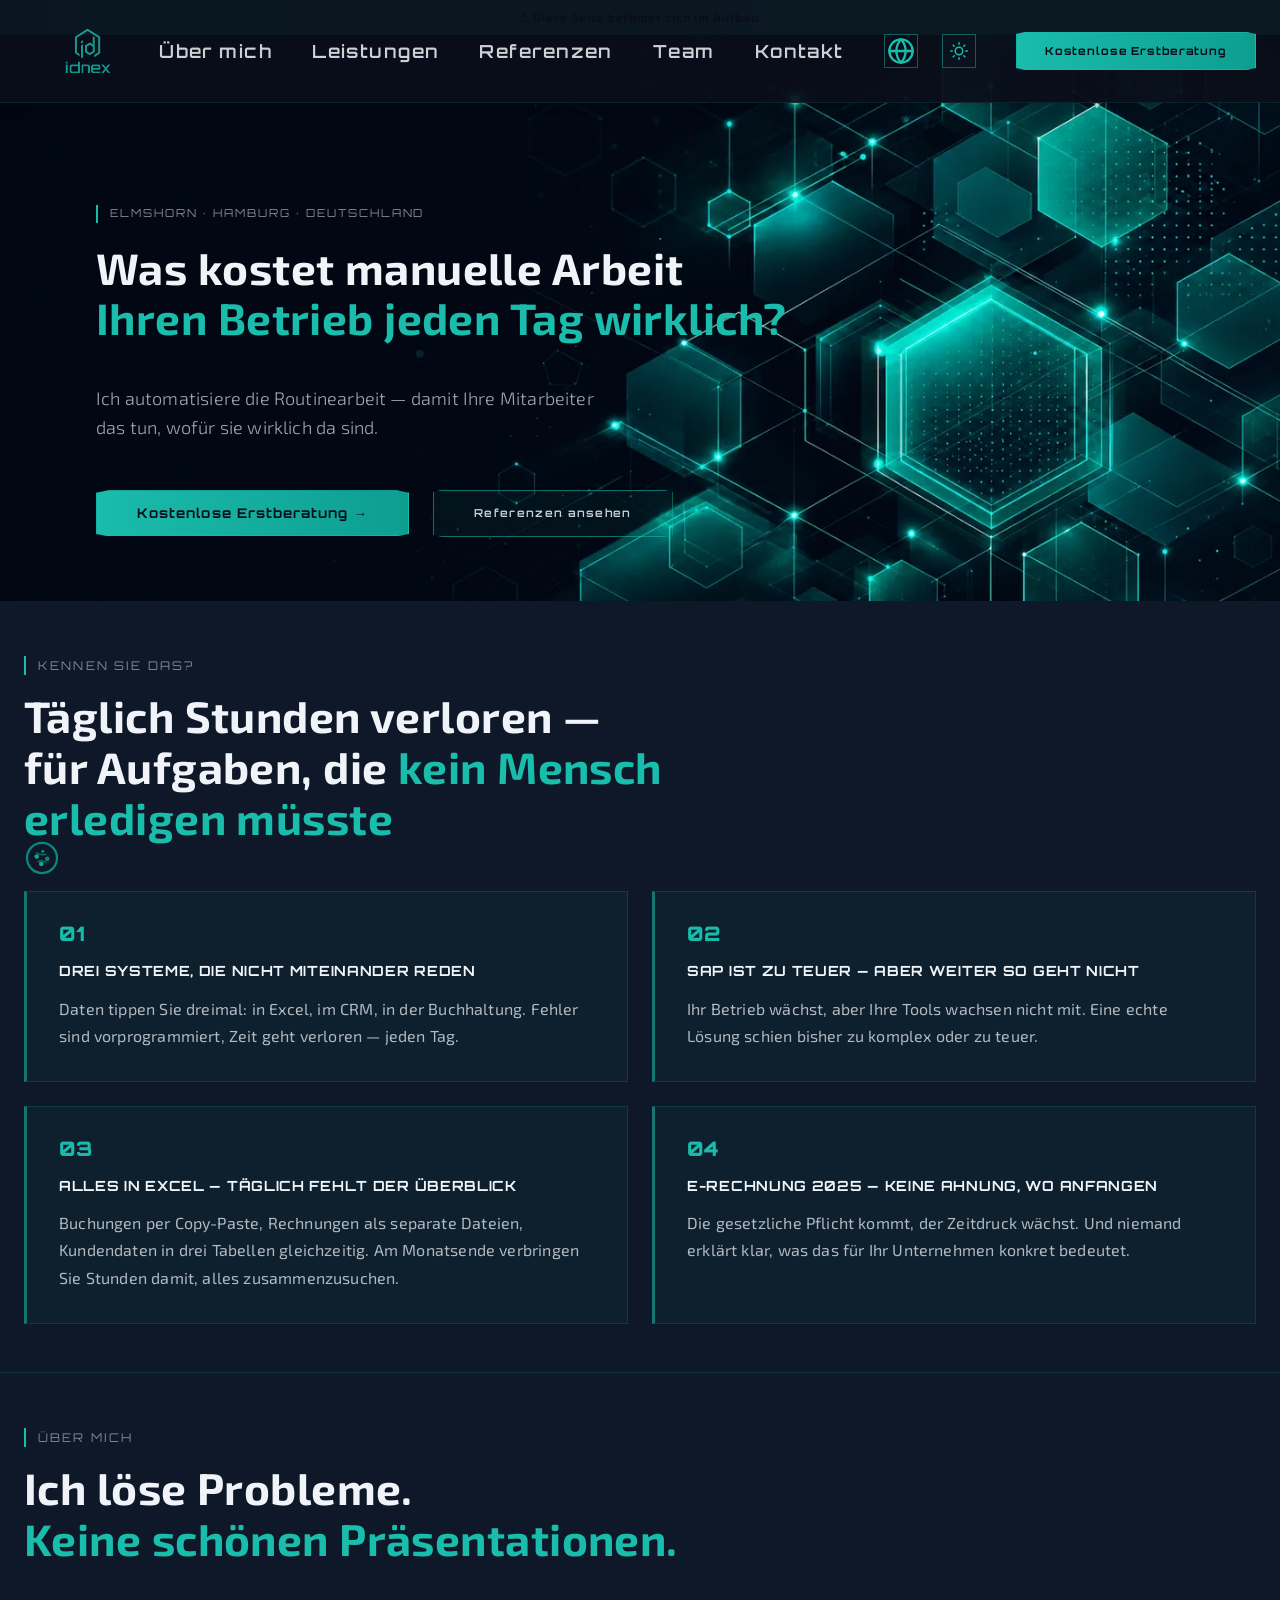
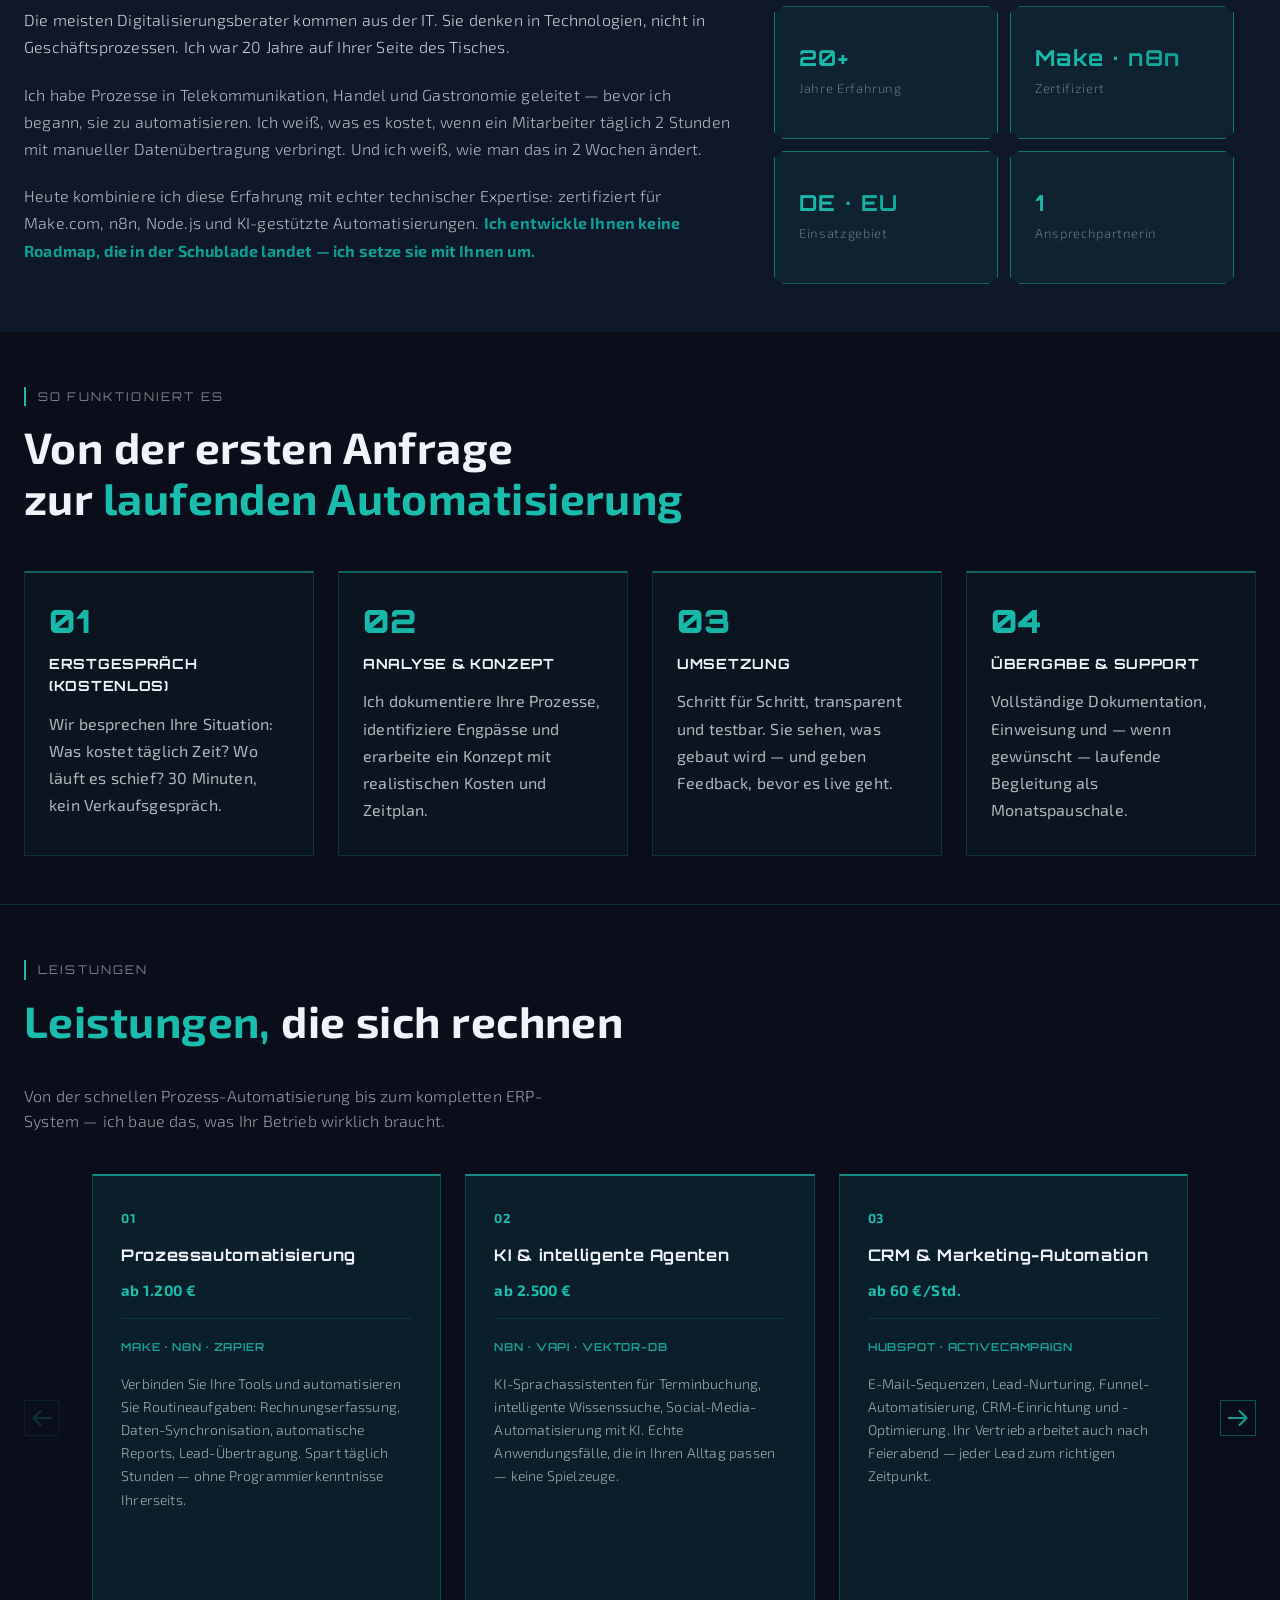
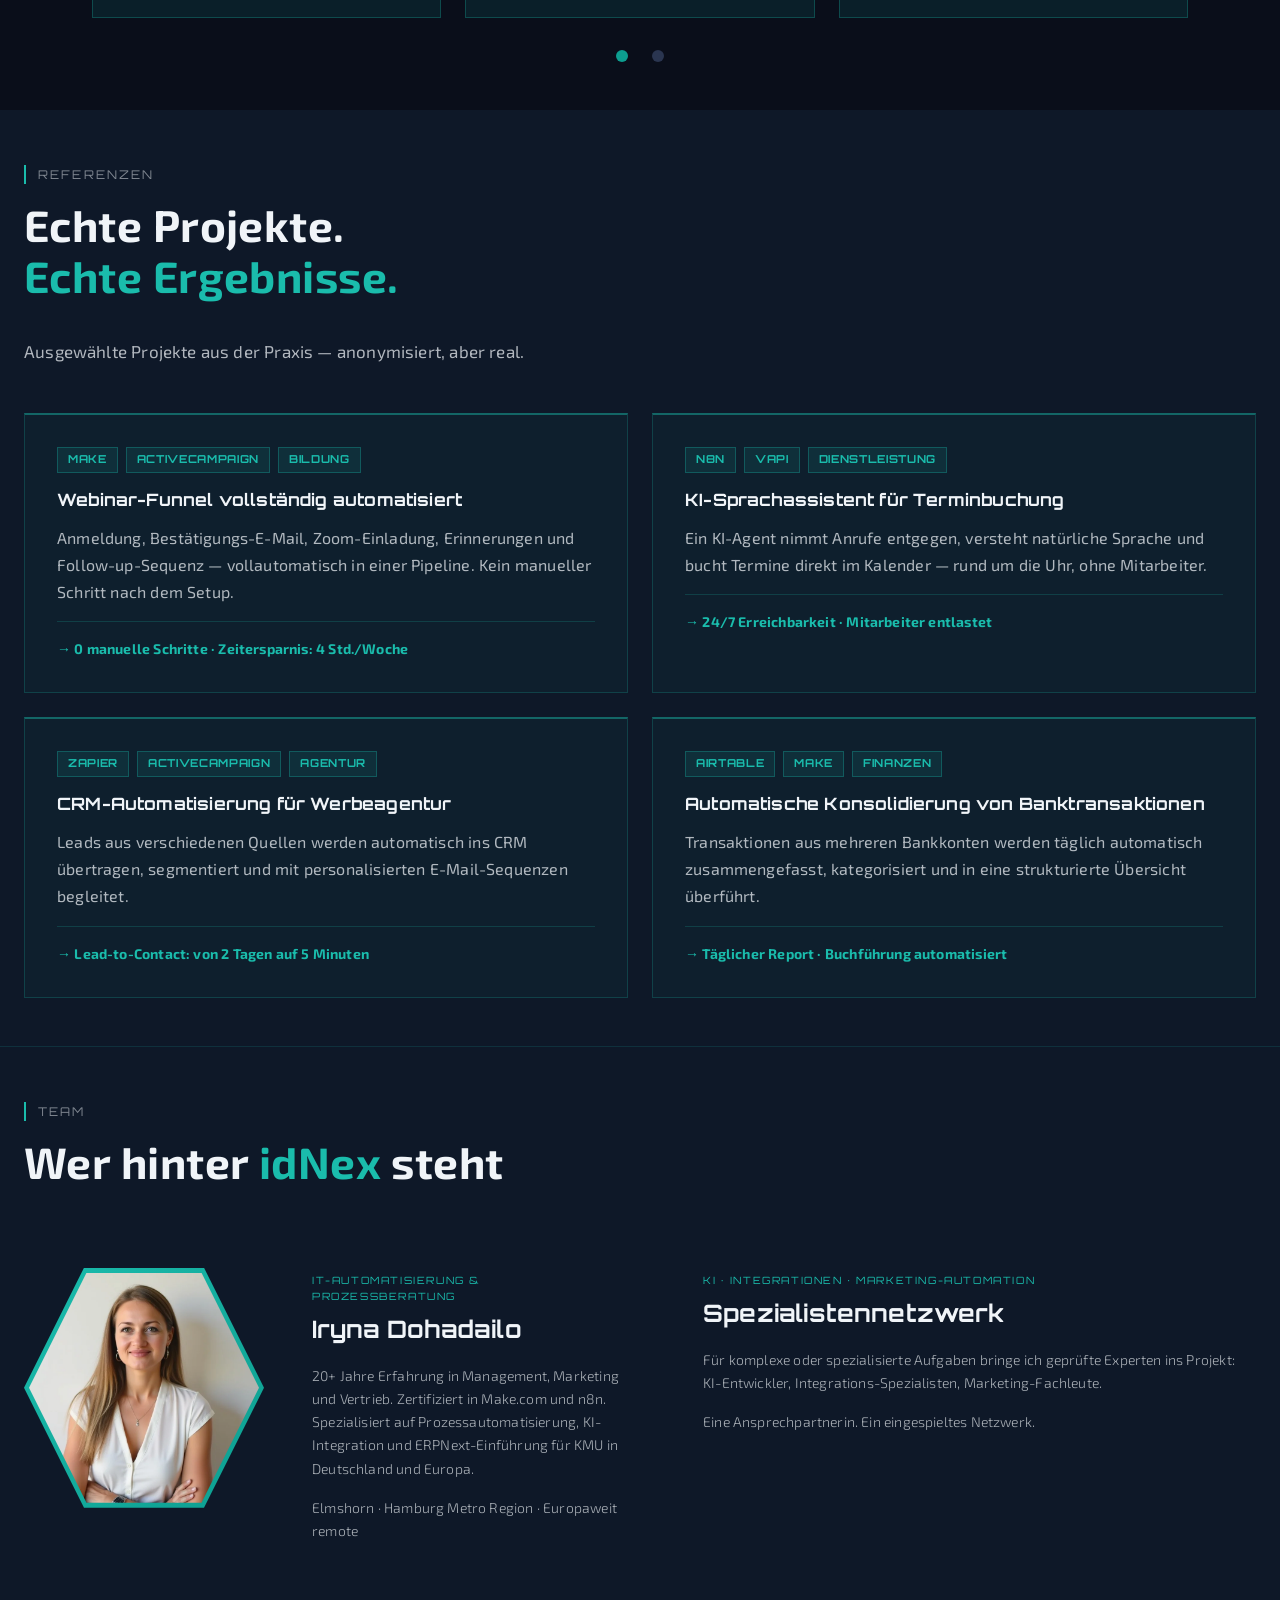
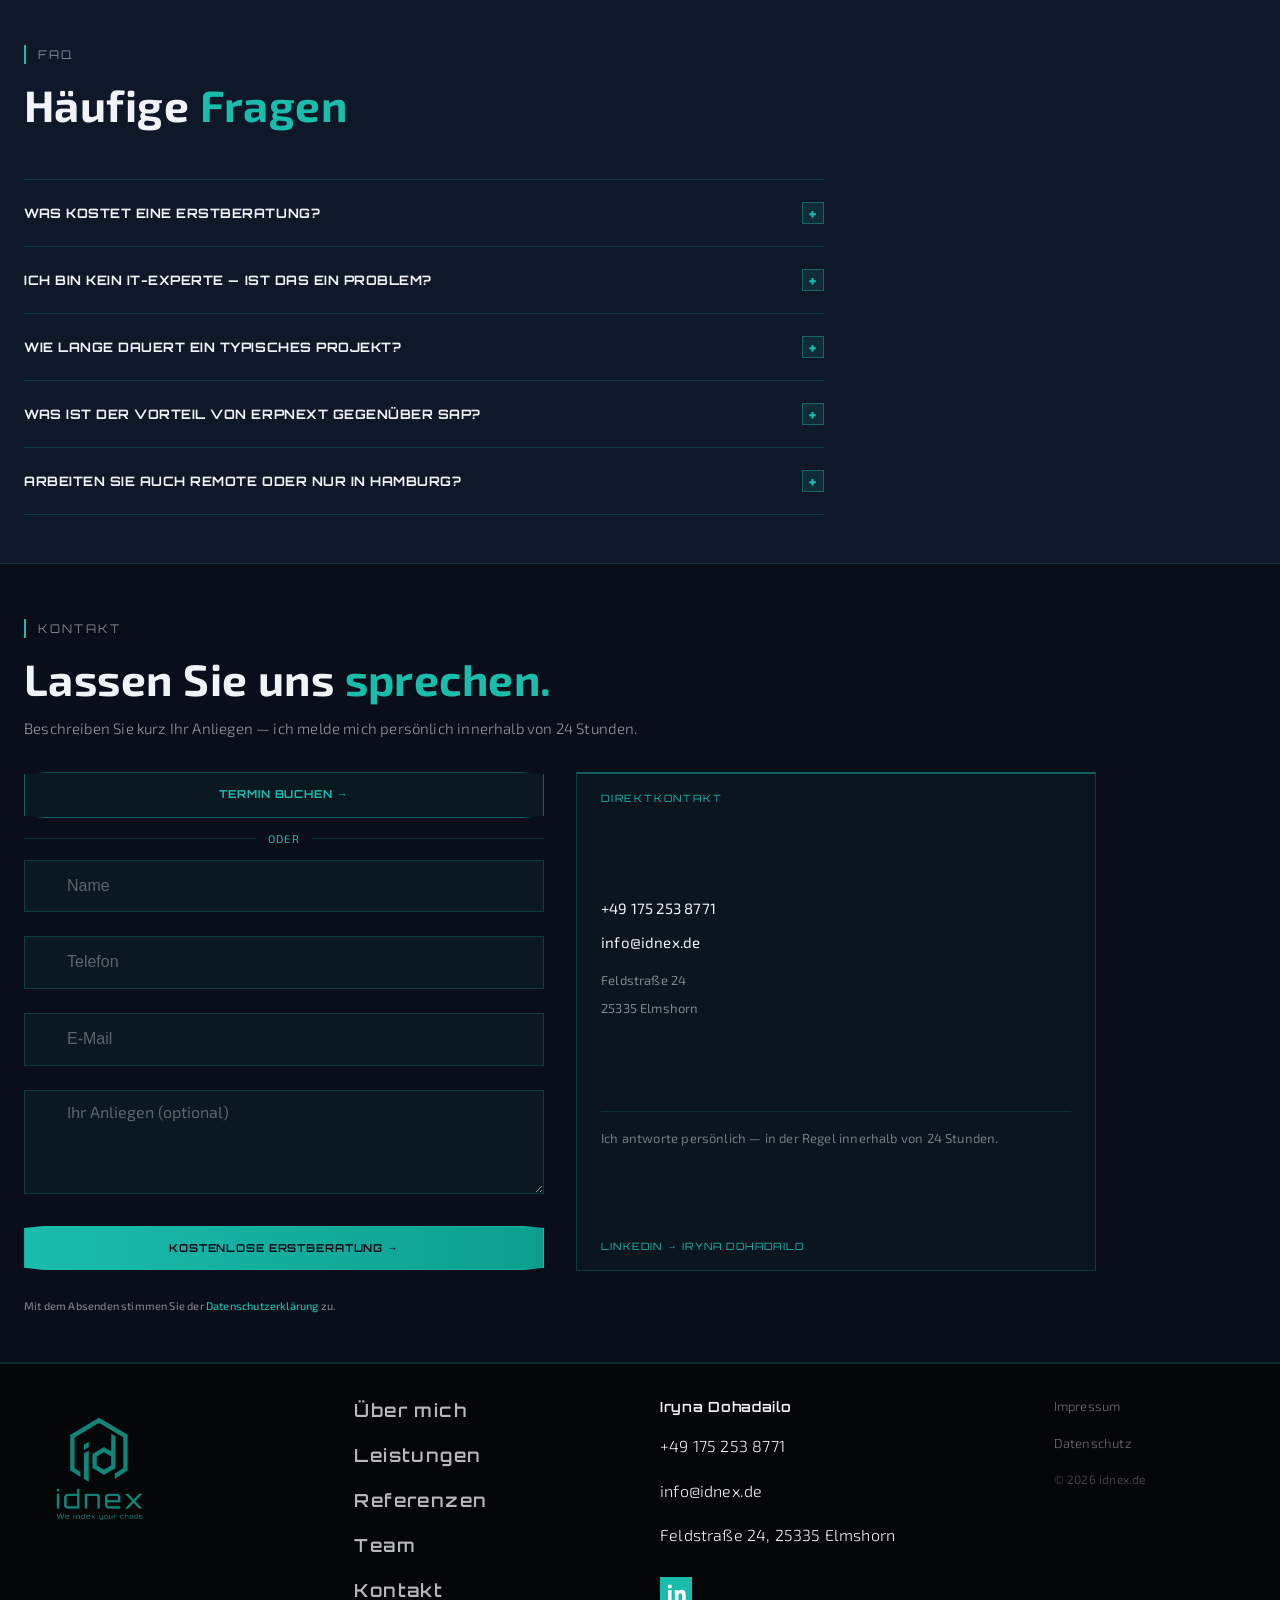
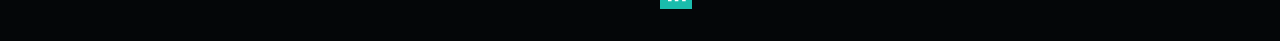
==== commit cc75aa58: "seo: добавить image и logo в Schema.org LocalBusiness Исправляет non-critical warning в Google Rich " ====
--- a/index.html
+++ b/index.html
@@ -43,6 +43,8 @@
             {"@type": "City", "name": "Hamburg"},
             {"@type": "City", "name": "Elmshorn"}
           ],
+          "image": "https://idnex.de/images/heronew.webp",
+          "logo": "https://idnex.de/images/logo_brand.png",
           "founder": {"@id": "https://idnex.de/#iryna"},
           "employee": {"@id": "https://idnex.de/#iryna"},
           "hasOfferCatalog": {
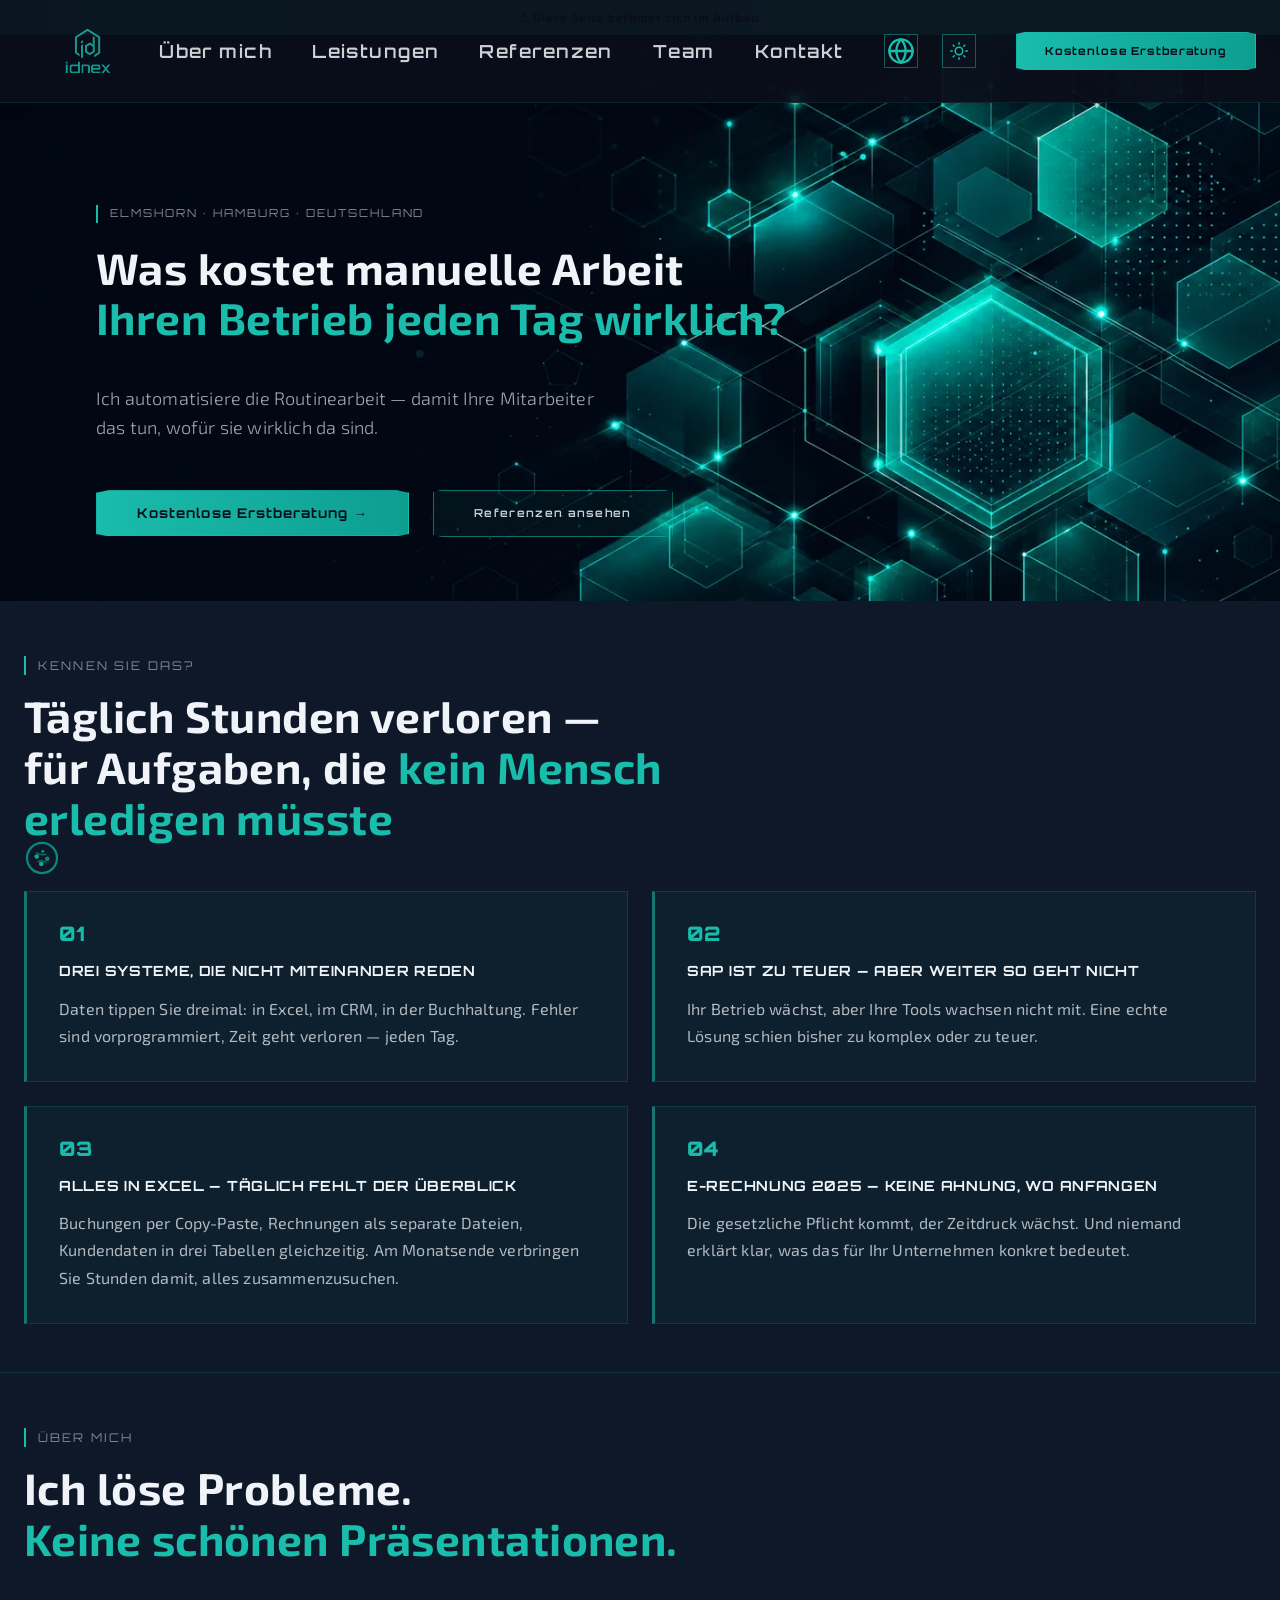
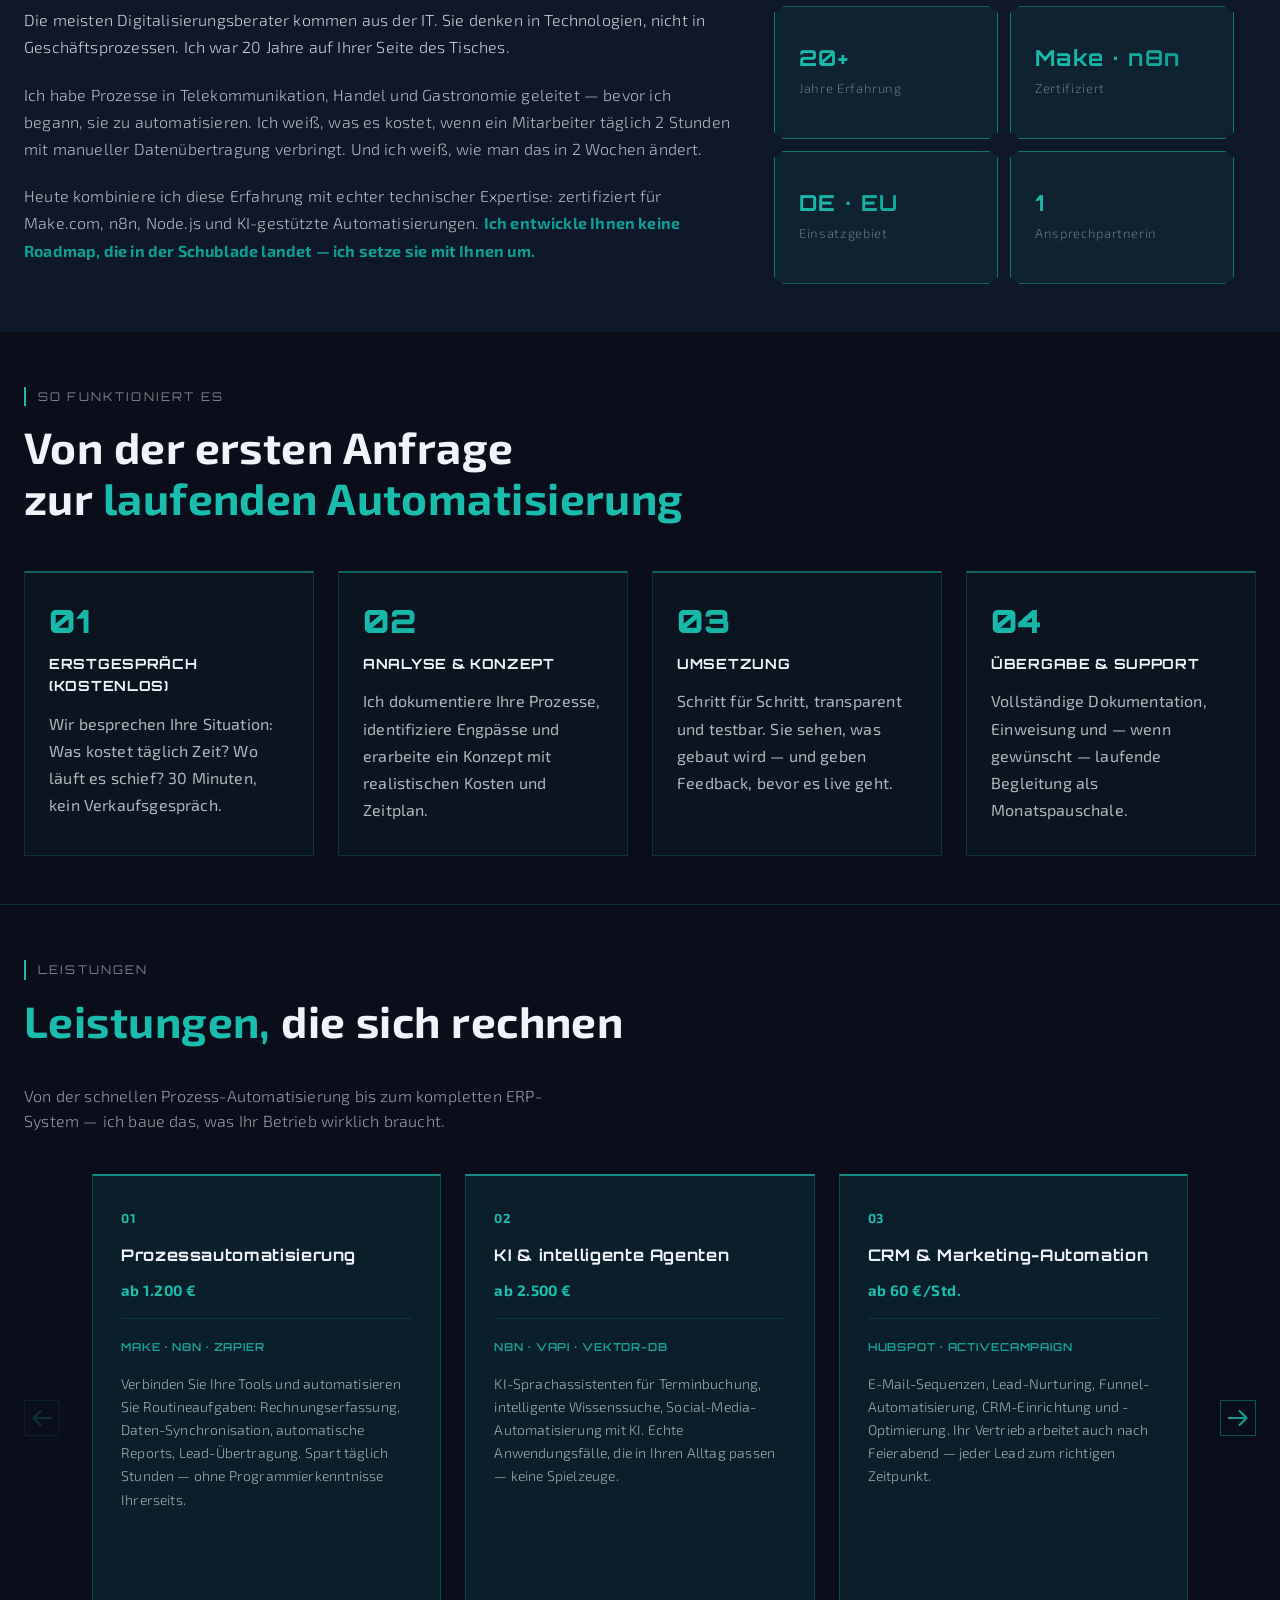
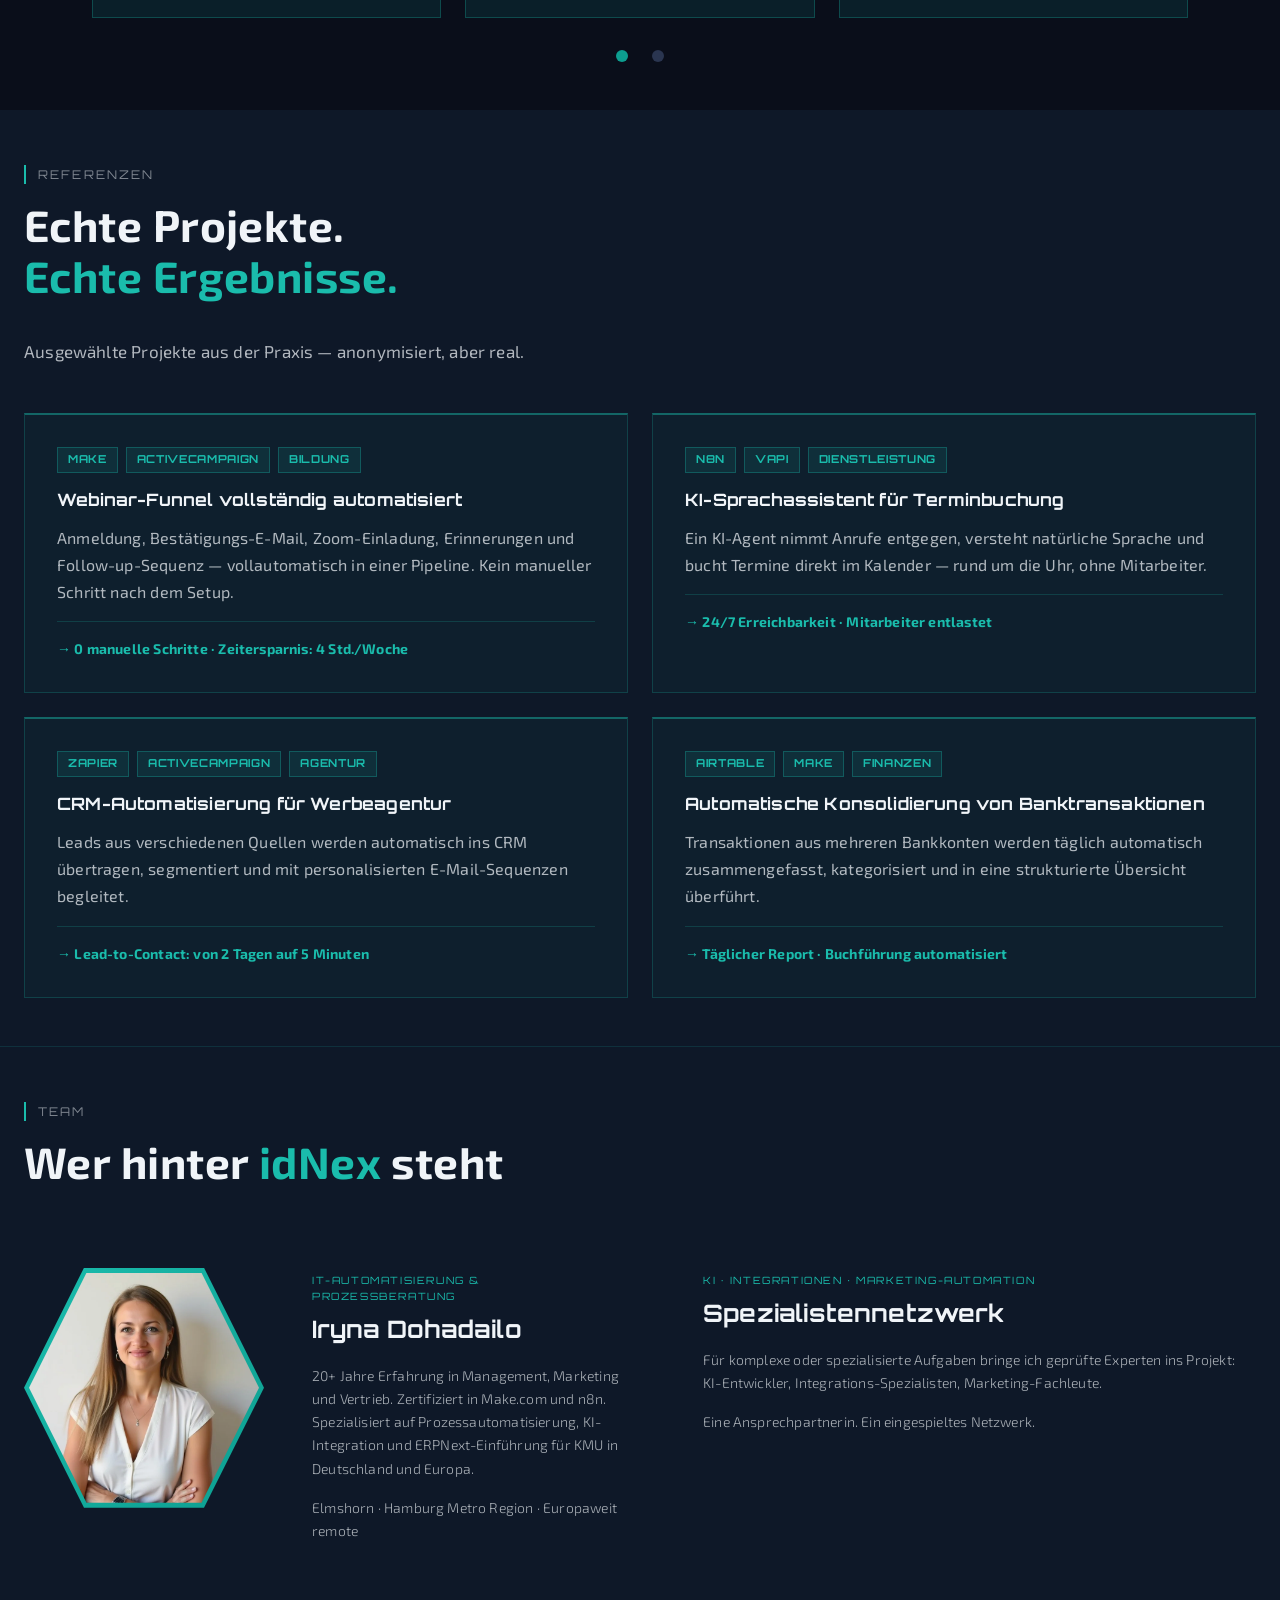
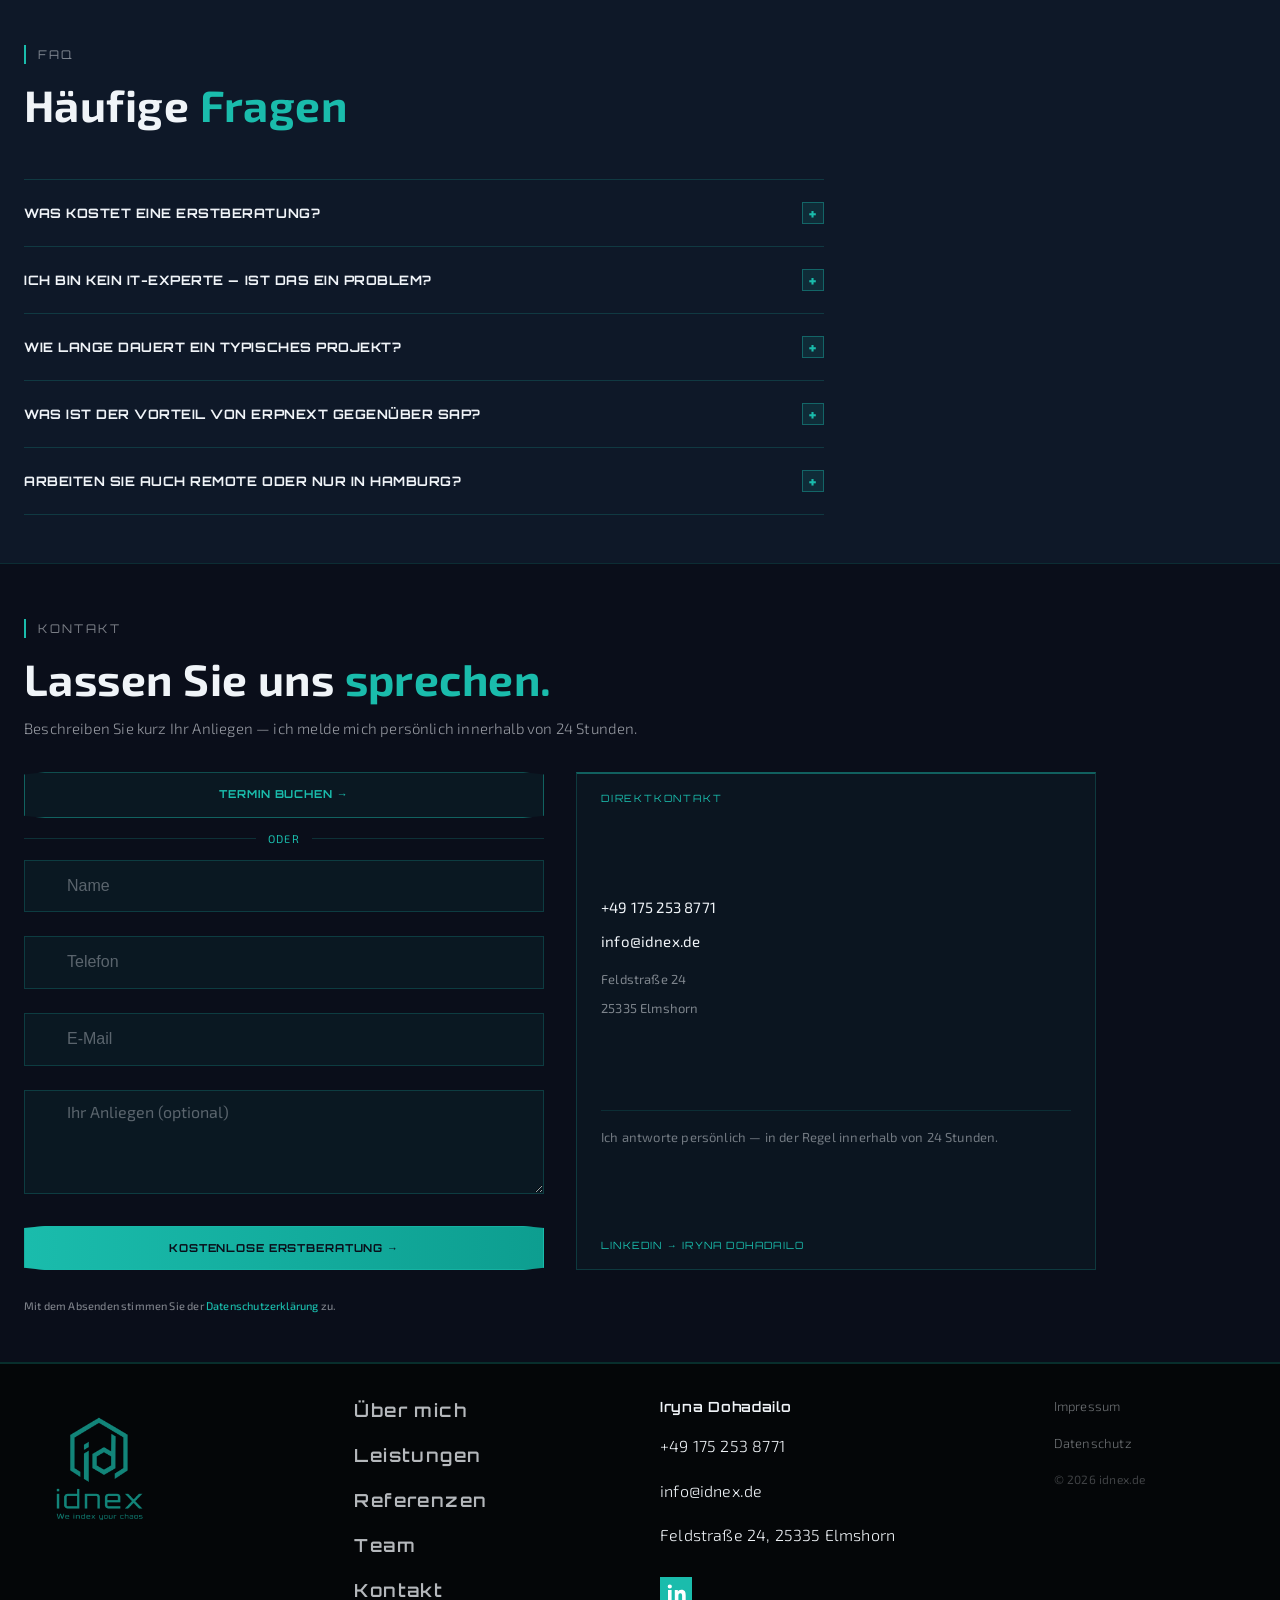
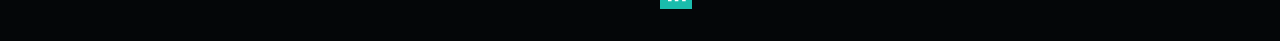
==== commit 08171d84: "seo: заменить image в Schema.org на фото Ирины heronew.webp — фоновая картинка, не релевантна. my_ph" ====
--- a/index.html
+++ b/index.html
@@ -43,7 +43,7 @@
             {"@type": "City", "name": "Hamburg"},
             {"@type": "City", "name": "Elmshorn"}
           ],
-          "image": "https://idnex.de/images/heronew.webp",
+          "image": "https://idnex.de/images/my_photo_crop.jpg",
           "logo": "https://idnex.de/images/logo_brand.png",
           "founder": {"@id": "https://idnex.de/#iryna"},
           "employee": {"@id": "https://idnex.de/#iryna"},
